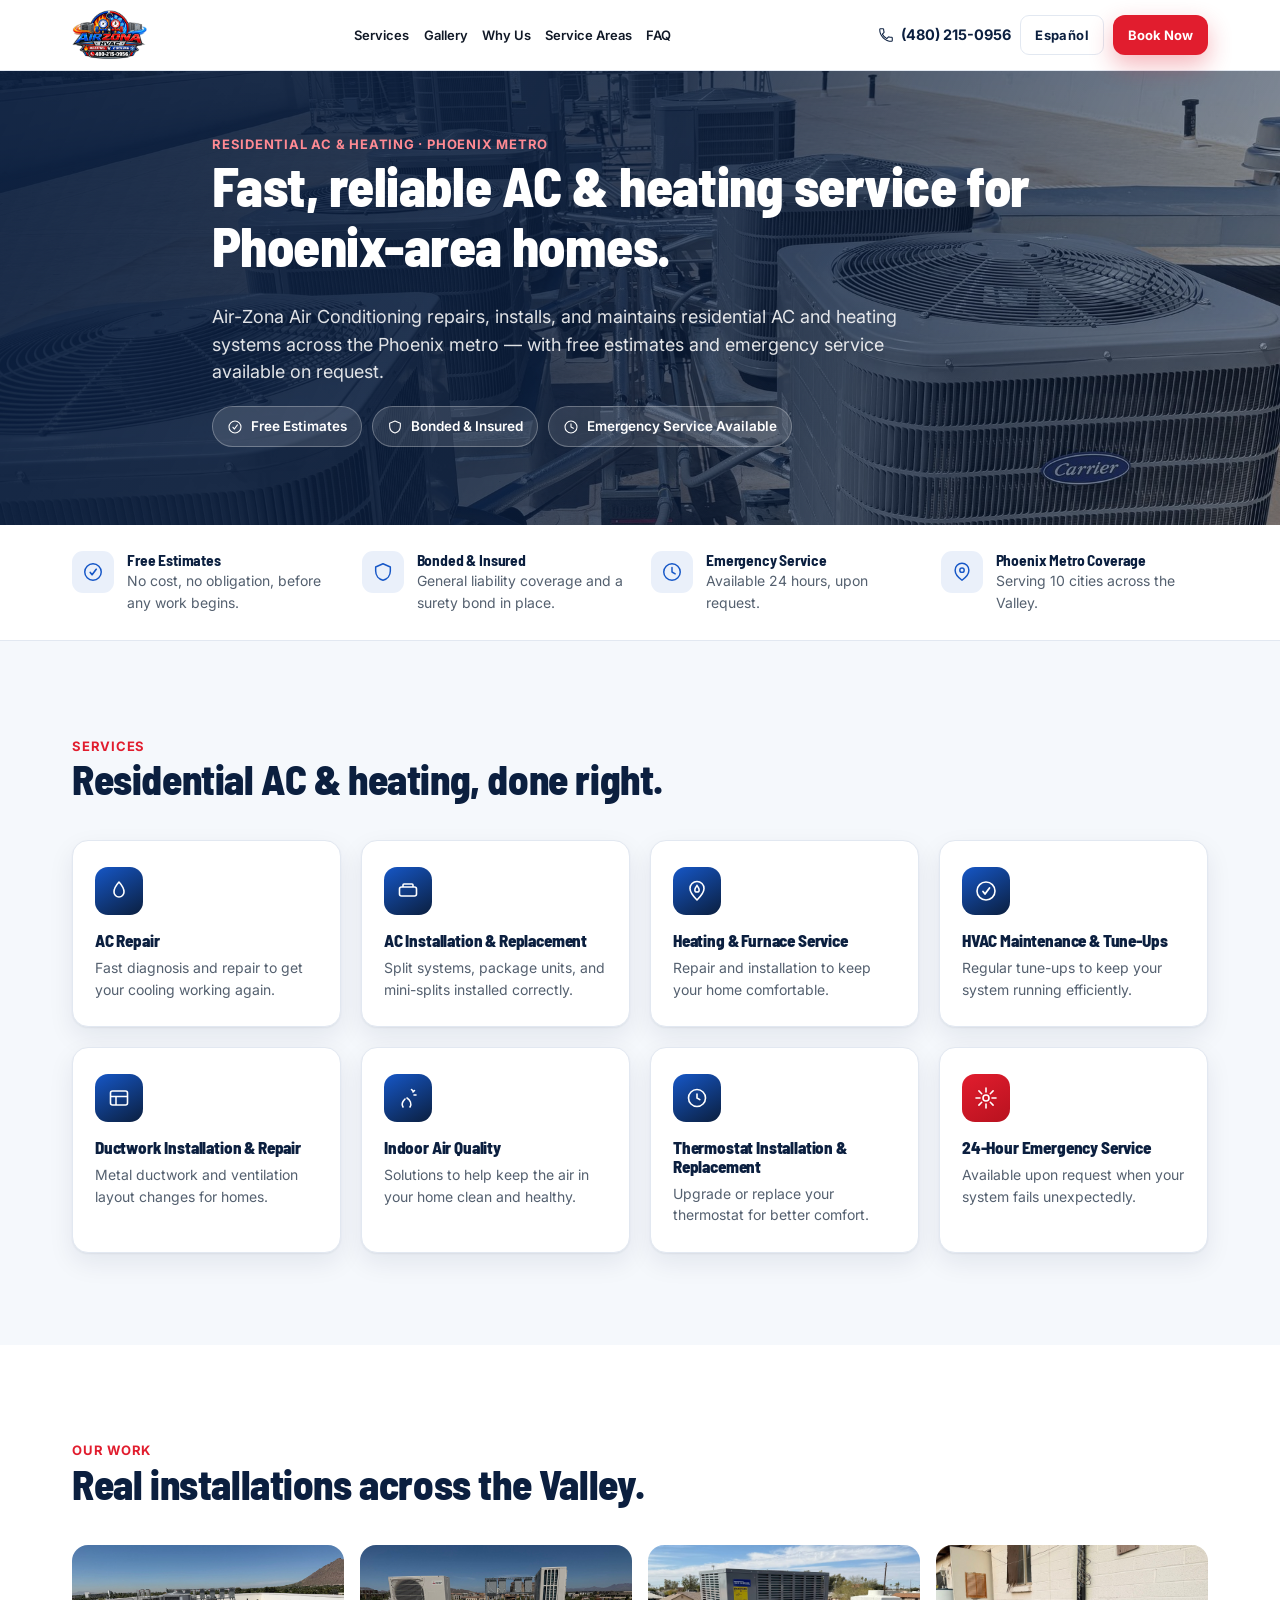
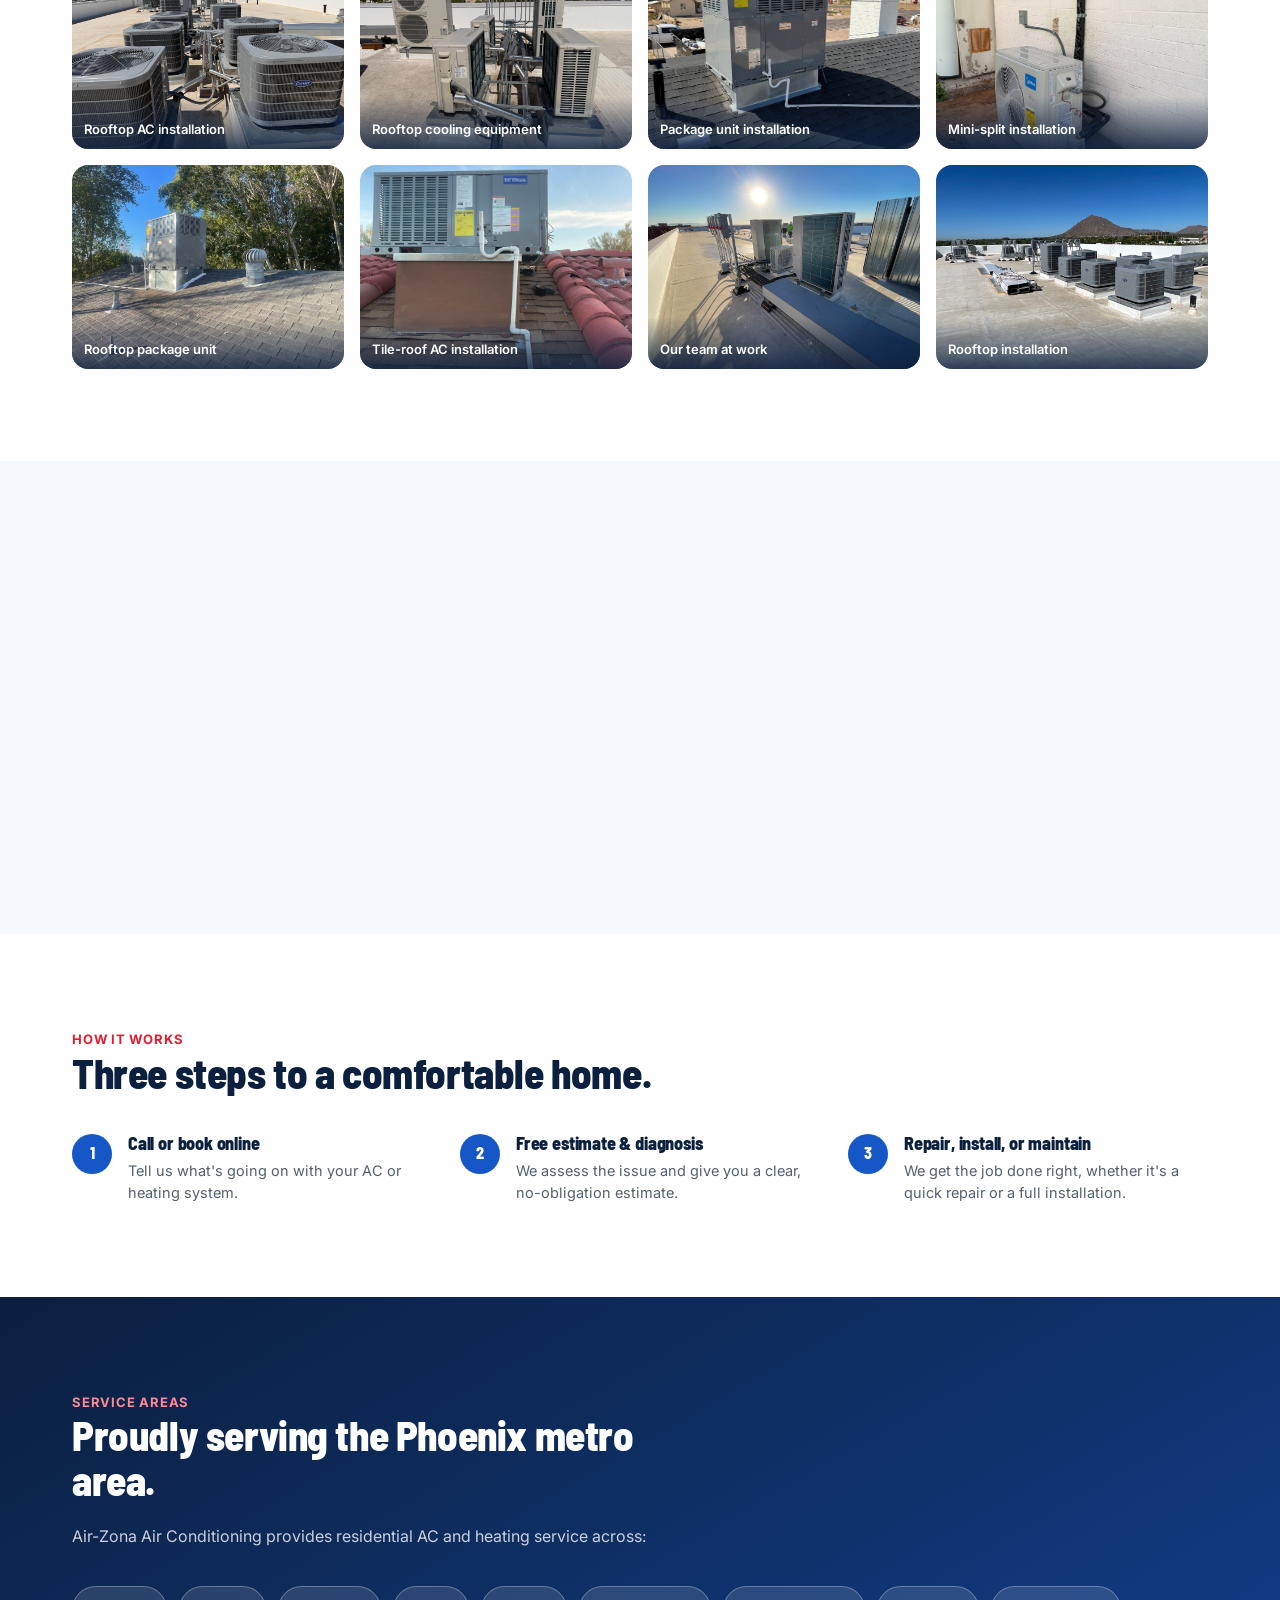
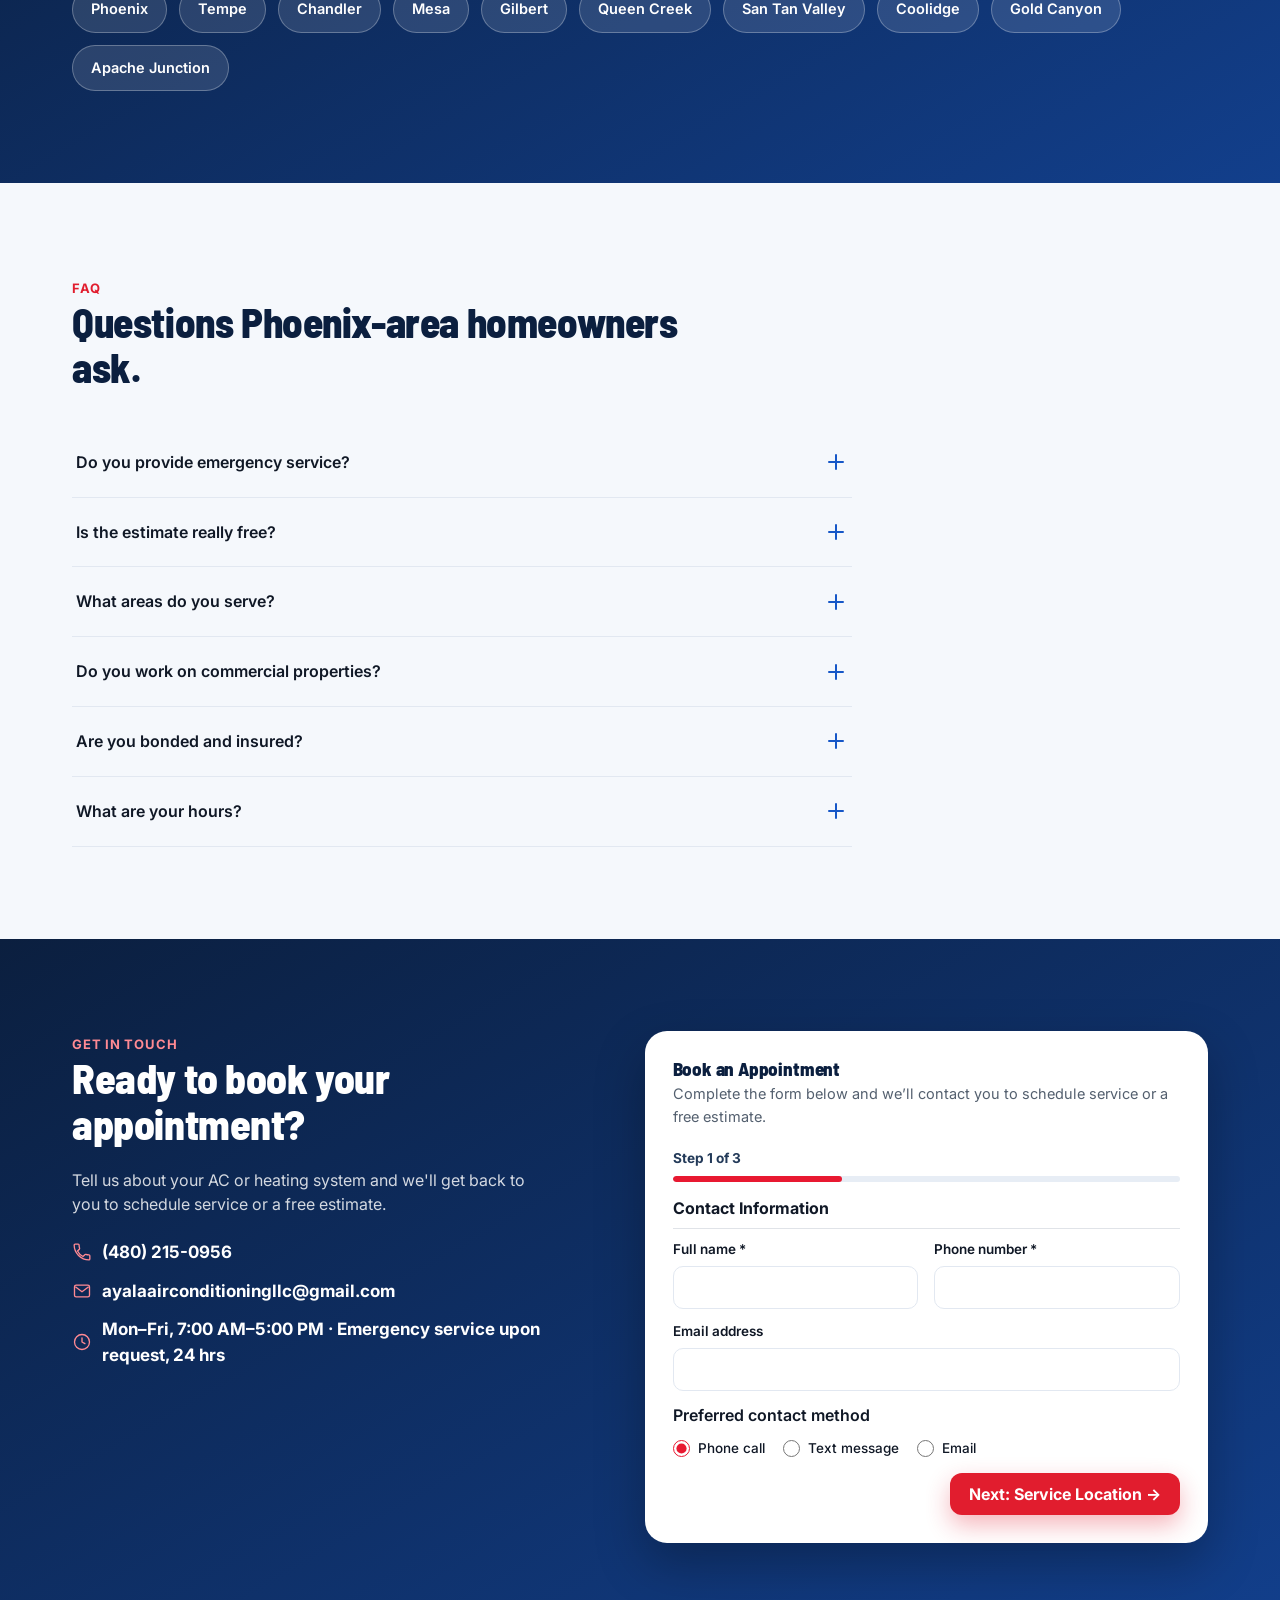
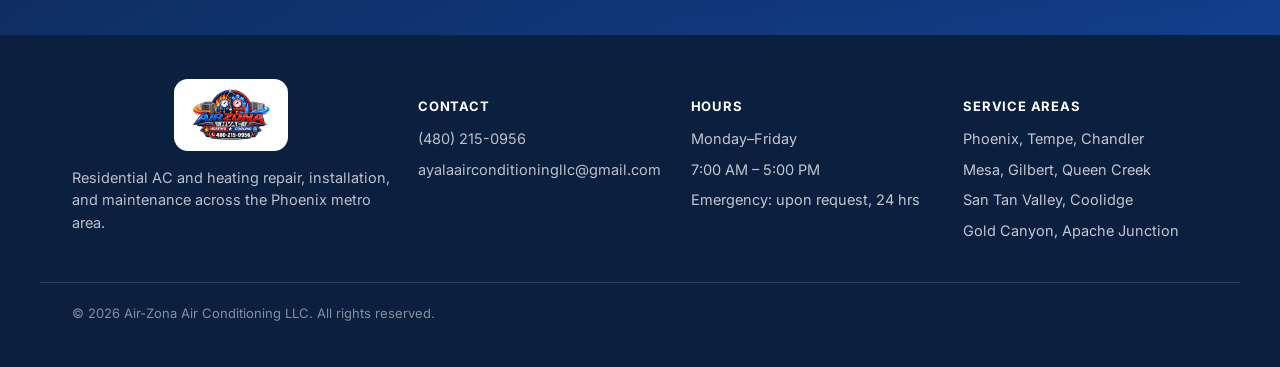
==== index.html @ c64a47ab "updated index.html" ====
<!doctype html>
<html lang="en">
  <head>
    <meta charset="UTF-8" />
    <meta name="viewport" content="width=device-width, initial-scale=1" />
    <title>
      Air-Zona Air Conditioning LLC | Residential AC &amp; Heating in Phoenix,
      AZ
    </title>
    <meta
      name="description"
      content="Air-Zona Air Conditioning LLC provides residential AC repair, installation, heating, and maintenance across Phoenix, Tempe, Chandler, Mesa, Gilbert and the East Valley. Free estimates, bonded &amp; insured, emergency service available."
    />
    <meta name="robots" content="noindex, nofollow" />
    <link rel="canonical" href="index.html" />
    <link rel="alternate" hreflang="en" href="index.html" />
    <link rel="alternate" hreflang="es" href="index-es.html" />
    <link rel="alternate" hreflang="x-default" href="index.html" />
    <meta property="og:type" content="website" />
    <meta property="og:locale" content="en_US" />
    <meta property="og:locale:alternate" content="es_US" />
    <meta
      property="og:title"
      content="Air-Zona Air Conditioning LLC | Residential AC &amp; Heating in Phoenix, AZ"
    />
    <meta
      property="og:description"
      content="Air-Zona Air Conditioning LLC provides residential AC repair, installation, heating, and maintenance across Phoenix, Tempe, Chandler, Mesa, Gilbert and the East Valley. Free estimates, bonded &amp; insured, emergency service available."
    />
    <link rel="icon" href="favicon.ico" />
    <link rel="preconnect" href="https://fonts.googleapis.com" />
    <link rel="preconnect" href="https://fonts.gstatic.com" crossorigin />
    <link
      href="https://fonts.googleapis.com/css2?family=Inter:wght@400;500;600;700&family=Barlow+Semi+Condensed:wght@600;700;800&display=swap"
      rel="stylesheet"
    />
    <link rel="stylesheet" href="motion.css" />
    <link rel="stylesheet" href="style.css" />
    <link rel="stylesheet" href="service-request.css" />
    <link rel="stylesheet" href="header-refinement.css" />
  </head>
  <body>
    <a class="skip-link" href="#main">Skip to content</a>

    <header class="mk-header">
      <div class="container header-inner">
        <a class="brand" href="#top">
          <img src="assets/logo.png" alt="Air-Zona Air Conditioning LLC" />
        </a>
        <nav class="nav-links" aria-label="Primary">
          <a href="#services">Services</a>
          <a href="#gallery">Gallery</a>
          <a href="#why">Why Us</a>
          <a href="#areas">Service Areas</a>
          <a href="#faq">FAQ</a>
        </nav>
        <div class="header-actions">
          <a class="header-phone" href="tel:+14802150956">
            <svg
              width="16"
              height="16"
              viewBox="0 0 24 24"
              fill="none"
              aria-hidden="true"
            >
              <path
                d="M6.6 10.8c1.4 2.8 3.8 5.1 6.6 6.6l2.2-2.2c.3-.3.7-.4 1.1-.3 1.2.4 2.5.6 3.8.6.6 0 1.1.5 1.1 1.1v3.7c0 .6-.5 1.1-1.1 1.1C10.7 21.4 2.6 13.3 2.6 3.7c0-.6.5-1.1 1.1-1.1h3.7c.6 0 1.1.5 1.1 1.1 0 1.3.2 2.6.6 3.8.1.4 0 .8-.3 1.1L6.6 10.8Z"
                stroke="currentColor"
                stroke-width="1.6"
                stroke-linejoin="round"
              />
            </svg>
            (480) 215-0956
          </a>
          <a
            class="lang-toggle"
            href="index-es.html"
            hreflang="es"
            lang="es"
            data-lang-link
            data-lang-href="index-es.html"
            >Español</a
          >
          <details class="mobile-nav" id="mobile-nav">
            <summary
              class="nav-toggle"
              aria-controls="mobile-nav-panel"
              aria-label="Open menu"
            >
              <svg
                class="icon-open"
                viewBox="0 0 24 24"
                fill="none"
                aria-hidden="true"
              >
                <path
                  d="M4 7h16M4 12h16M4 17h16"
                  stroke="currentColor"
                  stroke-width="1.8"
                  stroke-linecap="round"
                />
              </svg>
              <svg
                class="icon-close"
                viewBox="0 0 24 24"
                fill="none"
                aria-hidden="true"
              >
                <path
                  d="M5 5l14 14M19 5 5 19"
                  stroke="currentColor"
                  stroke-width="1.8"
                  stroke-linecap="round"
                />
              </svg>
            </summary>
            <div class="mobile-nav-panel" id="mobile-nav-panel">
              <nav class="mobile-nav-links" aria-label="Mobile">
                <a href="#services">Services</a>
                <a href="#gallery">Gallery</a>
                <a href="#why">Why Us</a>
                <a href="#areas">Service Areas</a>
                <a href="#faq">FAQ</a>
              </nav>
              <div class="mobile-nav-actions">
                <a class="btn btn-outline btn-block" href="tel:+14802150956">
                  <span>Call (480) 215-0956</span>
                </a>
                <a class="btn btn-primary btn-block" href="#quote">
                  <span>Book an Appointment</span>
                </a>
              </div>
              <div class="mobile-lang-row">
                <a
                  class="lang-toggle"
                  href="index-es.html"
                  hreflang="es"
                  lang="es"
                  data-lang-link
                  data-lang-href="index-es.html"
                  >Español</a
                >
              </div>
            </div>
          </details>
          <a
            class="btn btn-primary az-header-book"
            href="#quote"
            aria-label="Book an appointment"
          >
            <span>Book Now</span>
          </a>
        </div>
      </div>
    </header>

    <main id="main">
      <section class="hero" id="top">
        <div class="container hero-inner mk-reveal">
          <span class="eyebrow"
            >Residential AC &amp; Heating · Phoenix Metro</span
          >
          <h1>
            Fast, reliable AC &amp; heating service for Phoenix-area homes.
          </h1>
          <p class="hero-lede">
            Air-Zona Air Conditioning repairs, installs, and maintains
            residential AC and heating systems across the Phoenix metro — with
            free estimates and emergency service available on request.
          </p>
          <div class="hero-badges">
            <span class="badge">
              <svg viewBox="0 0 24 24" fill="none">
                <path
                  d="M9 12.5 11 15l4.5-6"
                  stroke="currentColor"
                  stroke-width="1.8"
                  stroke-linecap="round"
                  stroke-linejoin="round"
                />
                <circle
                  cx="12"
                  cy="12"
                  r="9"
                  stroke="currentColor"
                  stroke-width="1.6"
                />
              </svg>
              <span>Free Estimates</span>
            </span>
            <span class="badge">
              <svg viewBox="0 0 24 24" fill="none">
                <path
                  d="M12 3 4 6.5V11c0 5 3.4 8.9 8 10 4.6-1.1 8-5 8-10V6.5L12 3Z"
                  stroke="currentColor"
                  stroke-width="1.6"
                  stroke-linejoin="round"
                />
              </svg>
              <span>Bonded &amp; Insured</span>
            </span>
            <span class="badge">
              <svg viewBox="0 0 24 24" fill="none">
                <path
                  d="M12 7v5l3.5 2M21 12a9 9 0 1 1-18 0 9 9 0 0 1 18 0Z"
                  stroke="currentColor"
                  stroke-width="1.6"
                  stroke-linecap="round"
                  stroke-linejoin="round"
                />
              </svg>
              <span>Emergency Service Available</span>
            </span>
          </div>
          <!-- <div class="hero-ctas">
            <a class="btn btn-primary" href="#quote"
              ><span>Book an Appointment</span></a
            >
            <a class="btn btn-outline-light" href="tel:+14802150956"
              ><span>Call (480) 215-0956</span></a
            >
          </div> -->
        </div>
      </section>

      <div class="facts-bar">
        <div class="container facts-grid mk-stagger">
          <div class="fact-item">
            <span class="fact-icon"
              ><svg viewBox="0 0 24 24" fill="none">
                <path
                  d="M9 12.5 11 15l4.5-6"
                  stroke="currentColor"
                  stroke-width="1.8"
                  stroke-linecap="round"
                  stroke-linejoin="round"
                />
                <circle
                  cx="12"
                  cy="12"
                  r="9"
                  stroke="currentColor"
                  stroke-width="1.6"
                /></svg
            ></span>
            <div>
              <h3>Free Estimates</h3>
              <p>No cost, no obligation, before any work begins.</p>
            </div>
          </div>
          <div class="fact-item">
            <span class="fact-icon"
              ><svg viewBox="0 0 24 24" fill="none">
                <path
                  d="M12 3 4 6.5V11c0 5 3.4 8.9 8 10 4.6-1.1 8-5 8-10V6.5L12 3Z"
                  stroke="currentColor"
                  stroke-width="1.6"
                  stroke-linejoin="round"
                /></svg
            ></span>
            <div>
              <h3>Bonded &amp; Insured</h3>
              <p>General liability coverage and a surety bond in place.</p>
            </div>
          </div>
          <div class="fact-item">
            <span class="fact-icon"
              ><svg viewBox="0 0 24 24" fill="none">
                <path
                  d="M12 7v5l3.5 2M21 12a9 9 0 1 1-18 0 9 9 0 0 1 18 0Z"
                  stroke="currentColor"
                  stroke-width="1.6"
                  stroke-linecap="round"
                  stroke-linejoin="round"
                /></svg
            ></span>
            <div>
              <h3>Emergency Service</h3>
              <p>Available 24 hours, upon request.</p>
            </div>
          </div>
          <div class="fact-item">
            <span class="fact-icon"
              ><svg viewBox="0 0 24 24" fill="none">
                <path
                  d="M12 21s-7.5-5.6-7.5-11A7.5 7.5 0 0 1 12 2.5 7.5 7.5 0 0 1 19.5 10c0 5.4-7.5 11-7.5 11Z"
                  stroke="currentColor"
                  stroke-width="1.6"
                  stroke-linejoin="round"
                />
                <circle
                  cx="12"
                  cy="10"
                  r="2.4"
                  stroke="currentColor"
                  stroke-width="1.6"
                /></svg
            ></span>
            <div>
              <h3>Phoenix Metro Coverage</h3>
              <p>Serving 10 cities across the Valley.</p>
            </div>
          </div>
        </div>
      </div>

      <section id="services">
        <div class="container">
          <div class="section-head mk-reveal">
            <span class="eyebrow">Services</span>
            <h2>Residential AC &amp; heating, done right.</h2>
          </div>
          <div class="services-grid mk-stagger">
            <div class="service-card mk-lift">
              <span class="service-icon"
                ><svg viewBox="0 0 24 24" fill="none">
                  <path
                    d="M12 3s5 5.5 5 10a5 5 0 1 1-10 0c0-4.5 5-10 5-10Z"
                    stroke="currentColor"
                    stroke-width="1.6"
                    stroke-linejoin="round"
                  /></svg
              ></span>
              <h3>AC Repair</h3>
              <p>
                Fast diagnosis and repair to get your cooling working again.
              </p>
            </div>
            <div class="service-card mk-lift">
              <span class="service-icon"
                ><svg viewBox="0 0 24 24" fill="none">
                  <rect
                    x="3.5"
                    y="8"
                    width="17"
                    height="9"
                    rx="2"
                    stroke="currentColor"
                    stroke-width="1.6"
                  />
                  <path
                    d="M7 8V6a1 1 0 0 1 1-1h8a1 1 0 0 1 1 1v2"
                    stroke="currentColor"
                    stroke-width="1.6"
                  /></svg
              ></span>
              <h3>AC Installation &amp; Replacement</h3>
              <p>
                Split systems, package units, and mini-splits installed
                correctly.
              </p>
            </div>
            <div class="service-card mk-lift">
              <span class="service-icon"
                ><svg viewBox="0 0 24 24" fill="none">
                  <path
                    d="M12 21c4-4 7-7.4 7-11.5A7 7 0 0 0 5 9.5C5 13.6 8 17 12 21Z"
                    stroke="currentColor"
                    stroke-width="1.6"
                    stroke-linejoin="round"
                  />
                  <path
                    d="M12 6.5c1.2 1.6 2.2 3 2.2 4.4a2.2 2.2 0 1 1-4.4 0c0-1.4 1-2.8 2.2-4.4Z"
                    stroke="currentColor"
                    stroke-width="1.5"
                  /></svg
              ></span>
              <h3>Heating &amp; Furnace Service</h3>
              <p>Repair and installation to keep your home comfortable.</p>
            </div>
            <div class="service-card mk-lift">
              <span class="service-icon"
                ><svg viewBox="0 0 24 24" fill="none">
                  <path
                    d="M9 12.5 11 15l4.5-6"
                    stroke="currentColor"
                    stroke-width="1.8"
                    stroke-linecap="round"
                    stroke-linejoin="round"
                  />
                  <circle
                    cx="12"
                    cy="12"
                    r="9"
                    stroke="currentColor"
                    stroke-width="1.6"
                  /></svg
              ></span>
              <h3>HVAC Maintenance &amp; Tune-Ups</h3>
              <p>Regular tune-ups to keep your system running efficiently.</p>
            </div>
            <div class="service-card mk-lift">
              <span class="service-icon"
                ><svg viewBox="0 0 24 24" fill="none">
                  <rect
                    x="3.5"
                    y="5"
                    width="17"
                    height="14"
                    rx="2"
                    stroke="currentColor"
                    stroke-width="1.6"
                  />
                  <path
                    d="M3.5 10.5h17M9 10.5V19"
                    stroke="currentColor"
                    stroke-width="1.5"
                  /></svg
              ></span>
              <h3>Ductwork Installation &amp; Repair</h3>
              <p>Metal ductwork and ventilation layout changes for homes.</p>
            </div>
            <div class="service-card mk-lift">
              <span class="service-icon"
                ><svg viewBox="0 0 24 24" fill="none">
                  <path
                    d="M7 21c-2-3 0-6 2-8M14 21c2-3.5 0-7-3-9M17 6l1.5-1.5M18 9h2M15.5 3.5 17 5"
                    stroke="currentColor"
                    stroke-width="1.6"
                    stroke-linecap="round"
                    stroke-linejoin="round"
                  /></svg
              ></span>
              <h3>Indoor Air Quality</h3>
              <p>
                Solutions to help keep the air in your home clean and healthy.
              </p>
            </div>
            <div class="service-card mk-lift">
              <span class="service-icon"
                ><svg viewBox="0 0 24 24" fill="none">
                  <circle
                    cx="12"
                    cy="12"
                    r="8.5"
                    stroke="currentColor"
                    stroke-width="1.6"
                  />
                  <path
                    d="M12 8v4l2.8 1.6"
                    stroke="currentColor"
                    stroke-width="1.6"
                    stroke-linecap="round"
                  /></svg
              ></span>
              <h3>Thermostat Installation &amp; Replacement</h3>
              <p>Upgrade or replace your thermostat for better comfort.</p>
            </div>
            <div class="service-card mk-lift">
              <span class="service-icon is-emergency"
                ><svg viewBox="0 0 24 24" fill="none">
                  <path
                    d="M12 2v4M12 18v4M4.9 4.9l2.8 2.8M16.3 16.3l2.8 2.8M2 12h4M18 12h4M4.9 19.1l2.8-2.8M16.3 7.7l2.8-2.8"
                    stroke="currentColor"
                    stroke-width="1.6"
                    stroke-linecap="round"
                  />
                  <circle
                    cx="12"
                    cy="12"
                    r="3"
                    stroke="currentColor"
                    stroke-width="1.6"
                  /></svg
              ></span>
              <h3>24-Hour Emergency Service</h3>
              <p>Available upon request when your system fails unexpectedly.</p>
            </div>
          </div>
        </div>
      </section>

      <section class="gallery" id="gallery">
        <div class="container">
          <div class="section-head mk-reveal">
            <span class="eyebrow">Our Work</span>
            <h2>Real installations across the Valley.</h2>
          </div>
          <div class="gallery-grid mk-stagger">
            <button
              type="button"
              class="gallery-item mk-lift"
              data-lightbox-trigger
            >
              <img
                src="assets/commercial-rooftop-carrier-condensers.jpg"
                alt="Rooftop AC condenser installation"
                loading="lazy"
              /><span class="gallery-caption">Rooftop AC installation</span>
            </button>
            <button
              type="button"
              class="gallery-item mk-lift"
              data-lightbox-trigger
            >
              <img
                src="assets/commercial-rooftop-mitsubishi-condensers.jpg"
                alt="Rooftop cooling equipment installation"
                loading="lazy"
              /><span class="gallery-caption">Rooftop cooling equipment</span>
            </button>
            <button
              type="button"
              class="gallery-item mk-lift"
              data-lightbox-trigger
            >
              <img
                src="assets/residential-rooftop-package-unit-shingle.jpg"
                alt="Residential package unit installation"
                loading="lazy"
              /><span class="gallery-caption">Package unit installation</span>
            </button>
            <button
              type="button"
              class="gallery-item mk-lift"
              data-lightbox-trigger
            >
              <img
                src="assets/residential-minisplit-wall-unit.jpg"
                alt="Mini-split condenser installation"
                loading="lazy"
              /><span class="gallery-caption">Mini-split installation</span>
            </button>
            <button
              type="button"
              class="gallery-item mk-lift"
              data-lightbox-trigger
            >
              <img
                src="assets/residential-rooftop-package-unit-trees.jpg"
                alt="Rooftop package unit"
                loading="lazy"
              /><span class="gallery-caption">Rooftop package unit</span>
            </button>
            <button
              type="button"
              class="gallery-item mk-lift"
              data-lightbox-trigger
            >
              <img
                src="assets/residential-tile-roof-package-unit.jpg"
                alt="AC installation on tile roof"
                loading="lazy"
              /><span class="gallery-caption">Tile-roof AC installation</span>
            </button>
            <button
              type="button"
              class="gallery-item mk-lift"
              data-lightbox-trigger
            >
              <img
                src="assets/commercial-rooftop-install-technician.jpg"
                alt="Air-Zona technician on a rooftop installation"
                loading="lazy"
              /><span class="gallery-caption">Our team at work</span>
            </button>
            <button
              type="button"
              class="gallery-item mk-lift"
              data-lightbox-trigger
            >
              <img
                src="assets/commercial-rooftop-mountain-view.jpg"
                alt="Rooftop AC installation with mountain view"
                loading="lazy"
              /><span class="gallery-caption">Rooftop installation</span>
            </button>
          </div>
        </div>
      </section>

      <section class="why" id="why">
        <div class="container">
          <div class="section-head mk-reveal">
            <span class="eyebrow">Why Air-Zona</span>
            <h2>A local team you can count on.</h2>
          </div>
          <div class="why-grid mk-stagger">
            <div class="why-card mk-lift">
              <span class="num">01</span>
              <h3>Bonded &amp; Insured</h3>
              <p>
                Work with confidence knowing we carry general liability coverage
                and a surety bond.
              </p>
            </div>
            <div class="why-card mk-lift">
              <span class="num">02</span>
              <h3>Free Estimates</h3>
              <p>Know the cost before you commit to any work.</p>
            </div>
            <div class="why-card mk-lift">
              <span class="num">03</span>
              <h3>Emergency Service Available</h3>
              <p>
                Available on request, 24 hours, when your AC or heating fails
                unexpectedly.
              </p>
            </div>
            <div class="why-card mk-lift">
              <span class="num">04</span>
              <h3>Wide Service Area</h3>
              <p>From Phoenix to Apache Junction, we cover the Valley.</p>
            </div>
          </div>
        </div>
      </section>

      <section class="process" id="how-it-works">
        <div class="container">
          <div class="section-head mk-reveal">
            <span class="eyebrow">How It Works</span>
            <h2>Three steps to a comfortable home.</h2>
          </div>
          <div class="process-grid mk-stagger">
            <div class="process-step">
              <span class="step-num">1</span>
              <h3>Call or book online</h3>
              <p>Tell us what's going on with your AC or heating system.</p>
            </div>
            <div class="process-step">
              <span class="step-num">2</span>
              <h3>Free estimate &amp; diagnosis</h3>
              <p>
                We assess the issue and give you a clear, no-obligation
                estimate.
              </p>
            </div>
            <div class="process-step">
              <span class="step-num">3</span>
              <h3>Repair, install, or maintain</h3>
              <p>
                We get the job done right, whether it's a quick repair or a full
                installation.
              </p>
            </div>
          </div>
        </div>
      </section>

      <section class="areas" id="areas">
        <div class="container">
          <div class="section-head mk-reveal">
            <span class="eyebrow eyebrow-on-dark">Service Areas</span>
            <h2>Proudly serving the Phoenix metro area.</h2>
            <p>
              Air-Zona Air Conditioning provides residential AC and heating
              service across:
            </p>
          </div>
          <div class="areas-list mk-stagger">
            <span class="area-chip">Phoenix</span>
            <span class="area-chip">Tempe</span>
            <span class="area-chip">Chandler</span>
            <span class="area-chip">Mesa</span>
            <span class="area-chip">Gilbert</span>
            <span class="area-chip">Queen Creek</span>
            <span class="area-chip">San Tan Valley</span>
            <span class="area-chip">Coolidge</span>
            <span class="area-chip">Gold Canyon</span>
            <span class="area-chip">Apache Junction</span>
          </div>
        </div>
      </section>

      <section class="faq" id="faq">
        <div class="container">
          <div class="section-head mk-reveal">
            <span class="eyebrow">FAQ</span>
            <h2>Questions Phoenix-area homeowners ask.</h2>
          </div>
          <div class="faq-list mk-reveal">
            <details class="faq-item">
              <summary>
                <span>Do you provide emergency service?</span
                ><span class="icon"
                  ><svg viewBox="0 0 24 24" fill="none">
                    <path
                      d="M12 5v14M5 12h14"
                      stroke="currentColor"
                      stroke-width="2"
                      stroke-linecap="round"
                    /></svg
                ></span>
              </summary>
              <p>
                Yes, emergency service is available upon request, 24 hours a
                day.
              </p>
            </details>
            <details class="faq-item">
              <summary>
                <span>Is the estimate really free?</span
                ><span class="icon"
                  ><svg viewBox="0 0 24 24" fill="none">
                    <path
                      d="M12 5v14M5 12h14"
                      stroke="currentColor"
                      stroke-width="2"
                      stroke-linecap="round"
                    /></svg
                ></span>
              </summary>
              <p>
                Yes. There's no cost or obligation to get an estimate for your
                home.
              </p>
            </details>
            <details class="faq-item">
              <summary>
                <span>What areas do you serve?</span
                ><span class="icon"
                  ><svg viewBox="0 0 24 24" fill="none">
                    <path
                      d="M12 5v14M5 12h14"
                      stroke="currentColor"
                      stroke-width="2"
                      stroke-linecap="round"
                    /></svg
                ></span>
              </summary>
              <p>
                We serve Phoenix, Tempe, Chandler, Mesa, Gilbert, Queen Creek,
                San Tan Valley, Coolidge, Gold Canyon, and Apache Junction.
              </p>
            </details>
            <details class="faq-item">
              <summary>
                <span>Do you work on commercial properties?</span
                ><span class="icon"
                  ><svg viewBox="0 0 24 24" fill="none">
                    <path
                      d="M12 5v14M5 12h14"
                      stroke="currentColor"
                      stroke-width="2"
                      stroke-linecap="round"
                    /></svg
                ></span>
              </summary>
              <p>We currently focus on residential AC and heating systems.</p>
            </details>
            <details class="faq-item">
              <summary>
                <span>Are you bonded and insured?</span
                ><span class="icon"
                  ><svg viewBox="0 0 24 24" fill="none">
                    <path
                      d="M12 5v14M5 12h14"
                      stroke="currentColor"
                      stroke-width="2"
                      stroke-linecap="round"
                    /></svg
                ></span>
              </summary>
              <p>
                Yes, we carry general liability insurance and a surety bond.
              </p>
            </details>
            <details class="faq-item">
              <summary>
                <span>What are your hours?</span
                ><span class="icon"
                  ><svg viewBox="0 0 24 24" fill="none">
                    <path
                      d="M12 5v14M5 12h14"
                      stroke="currentColor"
                      stroke-width="2"
                      stroke-linecap="round"
                    /></svg
                ></span>
              </summary>
              <p>
                Monday through Friday, 7:00 AM to 5:00 PM, with emergency
                service available upon request, 24 hours.
              </p>
            </details>
          </div>
        </div>
      </section>

      <section class="closing" id="quote">
        <div class="container closing-grid">
          <div class="closing-copy mk-reveal">
            <span class="eyebrow eyebrow-on-dark">Get In Touch</span>
            <h2>Ready to book your appointment?</h2>
            <p>
              Tell us about your AC or heating system and we'll get back to you
              to schedule service or a free estimate.
            </p>
            <div class="closing-contact">
              <a href="tel:+14802150956">
                <svg viewBox="0 0 24 24" fill="none">
                  <path
                    d="M6.6 10.8c1.4 2.8 3.8 5.1 6.6 6.6l2.2-2.2c.3-.3.7-.4 1.1-.3 1.2.4 2.5.6 3.8.6.6 0 1.1.5 1.1 1.1v3.7c0 .6-.5 1.1-1.1 1.1C10.7 21.4 2.6 13.3 2.6 3.7c0-.6.5-1.1 1.1-1.1h3.7c.6 0 1.1.5 1.1 1.1 0 1.3.2 2.6.6 3.8.1.4 0 .8-.3 1.1L6.6 10.8Z"
                    stroke="currentColor"
                    stroke-width="1.6"
                    stroke-linejoin="round"
                  />
                </svg>
                (480) 215-0956
              </a>
              <a href="mailto:ayalaairconditioningllc@gmail.com">
                <svg viewBox="0 0 24 24" fill="none">
                  <rect
                    x="3"
                    y="5"
                    width="18"
                    height="14"
                    rx="2"
                    stroke="currentColor"
                    stroke-width="1.6"
                  />
                  <path
                    d="m4 7 8 6 8-6"
                    stroke="currentColor"
                    stroke-width="1.6"
                    stroke-linejoin="round"
                  />
                </svg>
                ayalaairconditioningllc@gmail.com
              </a>
              <span>
                <svg viewBox="0 0 24 24" fill="none" aria-hidden="true">
                  <path
                    d="M12 7v5l3.5 2M21 12a9 9 0 1 1-18 0 9 9 0 0 1 18 0Z"
                    stroke="currentColor"
                    stroke-width="1.6"
                    stroke-linecap="round"
                    stroke-linejoin="round"
                  />
                </svg>
                <span
                  >Mon–Fri, 7:00 AM–5:00 PM · Emergency service upon request, 24
                  hrs</span
                >
              </span>
            </div>
          </div>
          <div class="quote-card mk-reveal">
            <h3>Book an Appointment</h3>
            <p>
              Complete the form below and we’ll contact you to schedule service
              or a free estimate.
            </p>
            <form
              id="airzona-contact-form"
              novalidate
              action="https://api.web3forms.com/submit"
              method="POST"
            >
              <input
                type="hidden"
                name="access_key"
                value="d2b60d08-87a3-4c4a-ab81-ee1c70e3710a"
              />
              <input
                type="hidden"
                name="subject"
                value="New Air-Zona HVAC Service Request"
              />
              <input type="hidden" name="from_name" value="Air-Zona Website" />
              <input
                type="checkbox"
                name="botcheck"
                tabindex="-1"
                autocomplete="off"
                class="az-honeypot"
                aria-hidden="true"
              />

              <div class="az-wizard-progress" aria-label="Form progress">
                <span id="az-step-counter">Step 1 of 3</span>
                <div class="az-progress-track">
                  <div id="az-progress-fill" class="az-progress-fill"></div>
                </div>
              </div>
              <section
                class="az-wizard-step"
                data-step="0"
                aria-label="Contact Information"
              >
                <h4 class="az-form-heading">Contact Information</h4>
                <div class="form-grid-2 form-row">
                  <div>
                    <label for="name"
                      >Full name <span aria-hidden="true">*</span></label
                    ><input
                      id="name"
                      name="Name"
                      type="text"
                      autocomplete="name"
                      required
                    />
                  </div>
                  <div>
                    <label for="phone"
                      >Phone number <span aria-hidden="true">*</span></label
                    ><input
                      id="phone"
                      name="Phone"
                      type="tel"
                      autocomplete="tel"
                      required
                    />
                  </div>
                </div>
                <div class="form-row">
                  <label for="email">Email address</label
                  ><input
                    id="email"
                    name="Email"
                    type="email"
                    autocomplete="email"
                  />
                </div>
                <fieldset class="az-form-fieldset form-row">
                  <legend>Preferred contact method</legend>
                  <div class="az-radio-options">
                    <label
                      ><input
                        type="radio"
                        name="Preferred contact method"
                        value="Phone call"
                        checked
                      />
                      Phone call</label
                    >
                    <label
                      ><input
                        type="radio"
                        name="Preferred contact method"
                        value="Text message"
                      />
                      Text message</label
                    >
                    <label
                      ><input
                        type="radio"
                        name="Preferred contact method"
                        value="Email"
                      />
                      Email</label
                    >
                  </div>
                </fieldset>

                <div class="az-wizard-actions">
                  <button type="button" class="btn btn-primary az-next">
                    Next: Service Location →
                  </button>
                </div>
              </section>
              <section
                class="az-wizard-step"
                data-step="1"
                aria-label="Service Location"
                hidden
              >
                <h4 class="az-form-heading">Service Location</h4>
                <div class="form-row az-address-wrapper">
                  <label for="street"
                    >Street address <span aria-hidden="true">*</span></label
                  ><input
                    id="street"
                    name="Street address"
                    type="text"
                    autocomplete="off"
                    placeholder="Start typing your street address"
                    aria-autocomplete="list"
                    aria-controls="az-address-suggestions"
                    aria-expanded="false"
                    required
                  />
                  <div
                    id="az-address-suggestions"
                    class="az-address-suggestions"
                    role="listbox"
                    hidden
                  ></div>
                  <p class="az-address-help" id="az-address-help">
                    Select a suggested address to fill in your city and ZIP, or
                    enter your address manually.
                  </p>
                </div>
                <div class="form-grid-2 form-row">
                  <div>
                    <label for="city"
                      >City <span aria-hidden="true">*</span></label
                    >
                    <input
                      id="city"
                      name="City"
                      type="text"
                      autocomplete="address-level2"
                      placeholder="Enter your city"
                      required
                    />
                  </div>
                  <div>
                    <label for="zip"
                      >ZIP code <span aria-hidden="true">*</span></label
                    ><input
                      id="zip"
                      name="ZIP code"
                      type="text"
                      inputmode="numeric"
                      autocomplete="postal-code"
                      pattern="[0-9]{5}"
                      maxlength="5"
                      placeholder="85001"
                      title="Enter a five-digit ZIP code"
                      required
                    />
                  </div>
                </div>
                <div class="az-wizard-actions">
                  <button type="button" class="btn az-back">← Back</button
                  ><button type="button" class="btn btn-primary az-next">
                    Next: Service Details →
                  </button>
                </div>
              </section>
              <section
                class="az-wizard-step"
                data-step="2"
                aria-label="Service Details"
                hidden
              >
                <h4 class="az-form-heading">Service Details</h4>
                <div class="form-row">
                  <label for="service"
                    >Service needed <span aria-hidden="true">*</span></label
                  >
                  <select id="service" name="Service needed" required>
                    <option value="" disabled selected>Select a service</option>
                    <option>AC Repair</option>
                    <option>AC Installation &amp; Replacement</option>
                    <option>Heating &amp; Furnace Service</option>
                    <option>HVAC Maintenance &amp; Tune-Up</option>
                    <option>Ductwork Installation &amp; Repair</option>
                    <option>Indoor Air Quality</option>
                    <option>Thermostat Installation &amp; Replacement</option>
                    <option>Emergency Service</option>
                    <option>Not sure yet</option>
                  </select>
                </div>
                <fieldset class="az-form-fieldset form-row">
                  <legend>
                    How soon do you need service?
                    <span aria-hidden="true">*</span>
                  </legend>
                  <div class="az-radio-options az-radio-options-stack">
                    <label
                      ><input
                        type="radio"
                        name="Service urgency"
                        value="Emergency — as soon as possible"
                        required
                      />
                      Emergency — as soon as possible</label
                    >
                    <label
                      ><input
                        type="radio"
                        name="Service urgency"
                        value="Within 1–2 days"
                        required
                      />
                      Within 1–2 days</label
                    >
                    <label
                      ><input
                        type="radio"
                        name="Service urgency"
                        value="Flexible / Routine maintenance"
                        required
                      />
                      Flexible / Routine maintenance</label
                    >
                  </div>
                </fieldset>
                <p id="az-emergency-notice" class="az-emergency-notice" hidden>
                  For urgent assistance, call
                  <a href="tel:+14802150956">(480) 215-0956</a>. Submitting this
                  form does not guarantee immediate service.
                </p>
                <div class="form-row">
                  <label for="message"
                    >Describe the problem
                    <span aria-hidden="true">*</span></label
                  ><textarea
                    id="message"
                    name="Problem description"
                    rows="4"
                    placeholder="For example: My AC is running but not cooling the house."
                    required
                  ></textarea>
                </div>
                <p class="az-form-disclaimer">
                  Submitting this request does not confirm an appointment.
                  Air-Zona will contact you to discuss availability and schedule
                  service.
                </p>
                <div class="az-wizard-actions az-final-actions">
                  <button type="button" class="btn az-back">← Back</button
                  ><button type="submit" class="btn btn-primary">
                    <span>Send Service Request</span>
                  </button>
                </div>
              </section>
              <p
                id="airzona-form-status"
                role="status"
                aria-live="polite"
                class="az-form-status"
                hidden
              ></p>
            </form>
          </div>
        </div>
      </section>
    </main>

    <footer>
      <div class="container footer-grid">
        <div class="footer-col">
          <div class="footer-brand">
            <img src="assets/logo.png" alt="Air-Zona Air Conditioning LLC" />
          </div>
          <p>
            Residential AC and heating repair, installation, and maintenance
            across the Phoenix metro area.
          </p>
        </div>
        <div class="footer-col">
          <h4>Contact</h4>
          <ul>
            <li><a href="tel:+14802150956">(480) 215-0956</a></li>
            <li>
              <a href="mailto:ayalaairconditioningllc@gmail.com"
                >ayalaairconditioningllc@gmail.com</a
              >
            </li>
          </ul>
        </div>
        <div class="footer-col">
          <h4>Hours</h4>
          <ul>
            <li>Monday–Friday</li>
            <li>7:00 AM – 5:00 PM</li>
            <li>Emergency: upon request, 24 hrs</li>
          </ul>
        </div>
        <div class="footer-col">
          <h4>Service Areas</h4>
          <ul>
            <li>Phoenix, Tempe, Chandler</li>
            <li>Mesa, Gilbert, Queen Creek</li>
            <li>San Tan Valley, Coolidge</li>
            <li>Gold Canyon, Apache Junction</li>
          </ul>
        </div>
      </div>
      <div class="container footer-bottom">
        &copy; <span id="year"></span> Air-Zona Air Conditioning LLC.
        <span>All rights reserved.</span>
      </div>
    </footer>

    <div class="mobile-cta">
      <a class="btn btn-primary btn-block" href="#quote"
        ><span>Book Now</span></a
      >
      <a class="btn btn-outline btn-block" href="tel:+14802150956"
        ><span>Call</span></a
      >
    </div>

    <div
      class="lightbox"
      id="lightbox"
      role="dialog"
      aria-modal="true"
      aria-label="Photo viewer"
      hidden
    >
      <div class="lightbox-backdrop" data-lightbox-close></div>
      <div class="lightbox-content">
        <button
          type="button"
          class="lightbox-close"
          data-lightbox-close
          aria-label="Close"
        >
          <svg viewBox="0 0 24 24" fill="none" aria-hidden="true">
            <path
              d="M5 5l14 14M19 5 5 19"
              stroke="currentColor"
              stroke-width="2"
              stroke-linecap="round"
            />
          </svg>
        </button>
        <img class="lightbox-image" id="lightbox-image" src="" alt="" />
        <p class="lightbox-caption" id="lightbox-caption"></p>
      </div>
    </div>

    <script type="application/ld+json">
      {
        "@context": "https://schema.org",
        "@type": "HVACBusiness",
        "name": "Air-Zona Air Conditioning LLC",
        "inLanguage": "en-US",
        "telephone": "+1-480-215-0956",
        "email": "ayalaairconditioningllc@gmail.com",
        "areaServed": [
          { "@type": "City", "name": "Phoenix, AZ" },
          { "@type": "City", "name": "Tempe, AZ" },
          { "@type": "City", "name": "Chandler, AZ" },
          { "@type": "City", "name": "Mesa, AZ" },
          { "@type": "City", "name": "Gilbert, AZ" },
          { "@type": "City", "name": "Queen Creek, AZ" },
          { "@type": "City", "name": "San Tan Valley, AZ" },
          { "@type": "City", "name": "Coolidge, AZ" },
          { "@type": "City", "name": "Gold Canyon, AZ" },
          { "@type": "City", "name": "Apache Junction, AZ" }
        ],
        "openingHoursSpecification": [
          {
            "@type": "OpeningHoursSpecification",
            "dayOfWeek": [
              "Monday",
              "Tuesday",
              "Wednesday",
              "Thursday",
              "Friday"
            ],
            "opens": "07:00",
            "closes": "17:00"
          }
        ]
      }
    </script>

    <script>
      (function () {
        const form = document.getElementById('airzona-contact-form');
        if (!form) return;
        const status = document.getElementById('airzona-form-status');
        const button = form.querySelector('button[type="submit"]');
        const label = button.querySelector('span');
        const emergencyNotice = document.getElementById('az-emergency-notice');
        const steps = Array.from(form.querySelectorAll('.az-wizard-step'));
        const counter = document.getElementById('az-step-counter');
        const progress = document.getElementById('az-progress-fill');
        let currentStep = 0;
        function showStep(index) {
          if (status && !status.hidden && !button.disabled && index !== 0) {
            status.hidden = true;
            status.textContent = '';
          }
          currentStep = index;
          steps.forEach((step, i) => {
            step.hidden = i !== index;
          });
          counter.textContent = 'Step ' + (index + 1) + ' of ' + steps.length;
          progress.style.width = ((index + 1) / steps.length) * 100 + '%';
        }
        function validateStep(index) {
          const fields = Array.from(
            steps[index].querySelectorAll('input, select, textarea'),
          );
          for (const field of fields) {
            if (field.disabled || field.type === 'hidden') continue;
            if (!field.checkValidity()) {
              field.reportValidity();
              field.focus();
              return false;
            }
          }
          return true;
        }
        form.querySelectorAll('.az-next').forEach((btn) =>
          btn.addEventListener('click', () => {
            if (validateStep(currentStep))
              showStep(Math.min(currentStep + 1, steps.length - 1));
          }),
        );
        form.querySelectorAll('.az-back').forEach((btn) =>
          btn.addEventListener('click', () => {
            showStep(Math.max(0, currentStep - 1));
          }),
        );
        showStep(0);

        function updateEmergencyNotice() {
          const selected = form.querySelector(
            'input[name="Service urgency"]:checked',
          );
          emergencyNotice.hidden = !(
            selected && selected.value.startsWith('Emergency')
          );
        }
        form
          .querySelectorAll('input[name="Service urgency"]')
          .forEach(function (radio) {
            radio.addEventListener('change', updateEmergencyNotice);
          });
        form.addEventListener('reset', function () {
          emergencyNotice.hidden = true;
          showStep(0);
        });
        form.addEventListener('submit', async function (event) {
          event.preventDefault();
          for (let i = 0; i < steps.length; i++) {
            if (!validateStep(i)) {
              showStep(i);
              validateStep(i);
              return;
            }
          }
          button.disabled = true;
          label.textContent = 'Sending...';
          status.hidden = false;
          status.style.color = 'inherit';
          status.textContent = 'Sending your request...';
          try {
            const response = await fetch(form.action, {
              method: 'POST',
              body: new FormData(form),
              headers: { Accept: 'application/json' },
            });
            const result = await response.json();
            if (!response.ok || !result.success)
              throw new Error(result.message || 'Submission failed');
            form.reset();
            status.style.color = '#166534';
            status.textContent =
              'Thank you! Your service request was sent. We will contact you to discuss scheduling; your appointment is not yet confirmed.';
          } catch (error) {
            status.style.color = '#b91c1c';
            status.textContent =
              'Sorry, your request could not be sent. Please call (480) 215-0956 or try again.';
          } finally {
            button.disabled = false;
            label.textContent = 'Send Service Request';
          }
        });
      })();
    </script>

    <script>
      // Geoapify address suggestions; the form remains fully usable if the API is unavailable.
      (function () {
        const API_KEY = 'e28865eac0d24364b740f26064e74be2';
        const street = document.getElementById('street');
        const city = document.getElementById('city');
        const zip = document.getElementById('zip');
        const list = document.getElementById('az-address-suggestions');
        if (!street || !city || !zip || !list) return;
        let timer,
          controller,
          matches = [],
          active = -1;
        function close() {
          list.hidden = true;
          list.replaceChildren();
          street.setAttribute('aria-expanded', 'false');
          active = -1;
        }
        function choose(item) {
          const p = item.properties || {};
          street.value =
            [p.housenumber, p.street].filter(Boolean).join(' ') ||
            p.address_line1 ||
            street.value;
          city.value =
            p.city || p.town || p.village || p.municipality || city.value;
          if (p.postcode && /^\d{5}$/.test(p.postcode.slice(0, 5)))
            zip.value = p.postcode.slice(0, 5);
          close();
          city.dispatchEvent(new Event('input', { bubbles: true }));
          zip.dispatchEvent(new Event('input', { bubbles: true }));
        }
        function render(items) {
          close();
          matches = items;
          if (!items.length) return;
          items.forEach((item, i) => {
            const p = item.properties || {};
            const option = document.createElement('button');
            option.type = 'button';
            option.className = 'az-address-option';
            option.setAttribute('role', 'option');
            option.id = 'az-address-option-' + i;
            option.textContent =
              p.formatted ||
              [p.address_line1, p.address_line2].filter(Boolean).join(', ');
            option.addEventListener('mousedown', (e) => e.preventDefault());
            option.addEventListener('click', () => choose(item));
            list.appendChild(option);
          });
          list.hidden = false;
          street.setAttribute('aria-expanded', 'true');
        }
        street.addEventListener('input', () => {
          clearTimeout(timer);
          if (controller) controller.abort();
          close();
          const query = street.value.trim();
          if (query.length < 5) return;
          timer = setTimeout(async () => {
            controller = new AbortController();
            try {
              const url = new URL(
                'https://api.geoapify.com/v1/geocode/autocomplete',
              );
              url.search = new URLSearchParams({
                text: query,
                filter: 'countrycode:us',
                bias: 'proximity:-111.83,33.31',
                limit: '5',
                format: 'geojson',
                apiKey: API_KEY,
              }).toString();
              const response = await fetch(url, { signal: controller.signal });
              if (!response.ok) throw new Error('Address lookup unavailable');
              const data = await response.json();
              if (street.value.trim() === query)
                render(
                  (data.features || []).filter(
                    (f) =>
                      f.properties &&
                      (f.properties.street || f.properties.address_line1),
                  ),
                );
            } catch (error) {
              if (error.name !== 'AbortError') close();
            }
          }, 350);
        });
        street.addEventListener('keydown', (e) => {
          if (list.hidden) return;
          if (e.key === 'Escape') {
            close();
            return;
          }
          if (e.key === 'ArrowDown' || e.key === 'ArrowUp') {
            e.preventDefault();
            active =
              (active + (e.key === 'ArrowDown' ? 1 : -1) + matches.length) %
              matches.length;
            Array.from(list.children).forEach((el, i) =>
              el.classList.toggle('az-active', i === active),
            );
          }
          if (e.key === 'Enter' && active >= 0) {
            e.preventDefault();
            choose(matches[active]);
          }
        });
        document.addEventListener('click', (e) => {
          if (!e.target.closest('.az-address-wrapper')) close();
        });
        document
          .getElementById('airzona-contact-form')
          .addEventListener('reset', close);
      })();
    </script>
    <script src="motion.js"></script>
    <script>
      document.getElementById('year').textContent = new Date().getFullYear();
    </script>
    <script>
      (function () {
        'use strict';
        var nav = document.getElementById('mobile-nav');
        if (!nav) return;
        var toggle = nav.querySelector('summary');
        var desktopQuery = window.matchMedia('(min-width:1180px)');
        var OPEN_LABEL = 'Open menu';
        var CLOSE_LABEL = 'Close menu';

        function syncState() {
          var open = nav.open;
          toggle.setAttribute('aria-expanded', open ? 'true' : 'false');
          toggle.setAttribute('aria-label', open ? CLOSE_LABEL : OPEN_LABEL);
          document.body.classList.toggle('nav-scroll-lock', open);
        }

        nav.addEventListener('toggle', syncState);

        nav.querySelectorAll('.mobile-nav-panel a').forEach(function (link) {
          link.addEventListener('click', function () {
            nav.open = false;
          });
        });

        document.addEventListener('keydown', function (e) {
          if (e.key === 'Escape' && nav.open) {
            nav.open = false;
            toggle.focus();
          }
        });

        document.addEventListener('click', function (e) {
          if (nav.open && !nav.contains(e.target)) nav.open = false;
        });

        desktopQuery.addEventListener('change', function (e) {
          if (e.matches && nav.open) nav.open = false;
        });

        syncState();
      })();
    </script>
    <script>
      (function () {
        'use strict';
        var lightbox = document.getElementById('lightbox');
        if (!lightbox) return;
        var imageEl = document.getElementById('lightbox-image');
        var captionEl = document.getElementById('lightbox-caption');
        var closeBtn = lightbox.querySelector('.lightbox-close');
        var closeTriggers = lightbox.querySelectorAll('[data-lightbox-close]');
        var triggers = document.querySelectorAll('[data-lightbox-trigger]');
        var lastFocused = null;
        var lockedScrollY = 0;

        function lockScroll() {
          lockedScrollY =
            window.scrollY || document.documentElement.scrollTop || 0;
          document.body.style.position = 'fixed';
          document.body.style.top = -lockedScrollY + 'px';
          document.body.style.left = '0';
          document.body.style.right = '0';
          document.body.classList.add('lightbox-open');
        }

        function unlockScroll() {
          document.body.classList.remove('lightbox-open');
          document.body.style.position = '';
          document.body.style.top = '';
          document.body.style.left = '';
          document.body.style.right = '';
          window.scrollTo({ top: lockedScrollY, left: 0, behavior: 'instant' });
        }

        function openLightbox(trigger) {
          var img = trigger.querySelector('img');
          if (!img) return;
          lastFocused = trigger;
          imageEl.src = img.currentSrc || img.src;
          imageEl.alt = img.alt || '';
          var captionSpan = trigger.querySelector('.gallery-caption');
          captionEl.textContent = captionSpan ? captionSpan.textContent : '';
          lockScroll();
          lightbox.hidden = false;
          requestAnimationFrame(function () {
            lightbox.classList.add('is-visible');
          });
          closeBtn.focus();
        }

        function closeLightbox() {
          if (lightbox.hidden) return;
          lightbox.classList.remove('is-visible');
          lightbox.hidden = true;
          imageEl.src = '';
          imageEl.alt = '';
          captionEl.textContent = '';
          unlockScroll();
          if (lastFocused) {
            lastFocused.focus();
            lastFocused = null;
          }
        }

        triggers.forEach(function (item) {
          var img = item.querySelector('img');
          if (img) item.setAttribute('aria-label', img.alt || 'View image');
          item.addEventListener('click', function () {
            openLightbox(item);
          });
        });

        closeTriggers.forEach(function (el) {
          el.addEventListener('click', closeLightbox);
        });

        document.addEventListener('keydown', function (e) {
          if (lightbox.hidden) return;
          if (e.key === 'Escape') {
            closeLightbox();
            return;
          }
          if (e.key === 'Tab') {
            e.preventDefault();
            closeBtn.focus();
          }
        });
      })();
    </script>
    <script>
      (function () {
        'use strict';
        function syncLangLinks() {
          var hash = window.location.hash || '';
          document.querySelectorAll('[data-lang-link]').forEach(function (a) {
            a.setAttribute('href', a.getAttribute('data-lang-href') + hash);
          });
        }
        window.addEventListener('hashchange', syncLangLinks);
        syncLangLinks();
      })();
    </script>
  </body>
</html>
---- motion.css ----
/* MODERN MOTION KIT · Local Business Edition
   Movimiento discreto para websites comerciales. Sin scrollytelling, 3D ni hijacking. */

:root {
  --mk-distance: 18px;
  --mk-duration: 620ms;
  --mk-ease: cubic-bezier(.2,.75,.2,1);
}

.mk-reveal,
.mk-image-reveal,
.mk-stagger > * {
  opacity: 0;
  transform: translateY(var(--mk-distance));
  transition:
    opacity var(--mk-duration) var(--mk-ease),
    transform var(--mk-duration) var(--mk-ease);
}

.mk-reveal.mk-in,
.mk-image-reveal.mk-in,
.mk-stagger.mk-in > * {
  opacity: 1;
  transform: translateY(0);
}

.mk-stagger.mk-in > *:nth-child(2) { transition-delay: 70ms; }
.mk-stagger.mk-in > *:nth-child(3) { transition-delay: 140ms; }
.mk-stagger.mk-in > *:nth-child(4) { transition-delay: 210ms; }
.mk-stagger.mk-in > *:nth-child(5) { transition-delay: 280ms; }
.mk-stagger.mk-in > *:nth-child(6) { transition-delay: 350ms; }

.mk-image-reveal {
  transform: translateY(12px) scale(.985);
}

.mk-image-reveal.mk-in {
  transform: translateY(0) scale(1);
}

/* Hover opcional: deliberadamente pequeño. */
.mk-lift {
  transition:
    transform 220ms ease,
    box-shadow 220ms ease,
    border-color 220ms ease;
}

@media (hover: hover) and (pointer: fine) {
  .mk-lift:hover { transform: translateY(-4px); }
}

/* Header que gana superficie al hacer scroll. El sitio define colores vía variables. */
.mk-header {
  transition: background-color 220ms ease, box-shadow 220ms ease, border-color 220ms ease;
}

.mk-header.mk-scrolled {
  background: color-mix(in srgb, var(--color-bg, #fff) 94%, transparent);
  box-shadow: 0 10px 30px rgba(0,0,0,.06);
  backdrop-filter: blur(14px);
  -webkit-backdrop-filter: blur(14px);
}

@media (prefers-reduced-motion: reduce) {
  *, *::before, *::after {
    scroll-behavior: auto !important;
  }

  .mk-reveal,
  .mk-image-reveal,
  .mk-stagger > *,
  .mk-lift,
  .mk-header {
    opacity: 1 !important;
    transform: none !important;
    transition: none !important;
  }
}
---- style.css ----
:root{
  --color-primary:#1657C7;
  --color-primary-dark:#123F8C;
  --color-secondary:#0B1F3F;
  --color-accent:#E11D2E;
  --color-accent-dark:#B8121F;
  --color-bg:#F5F8FC;
  --color-surface:#FFFFFF;
  --color-text:#101826;
  --color-text-soft:#54606F;
  --color-border:#E2E8F1;
  --font-heading:'Barlow Semi Condensed', sans-serif;
  --font-body:'Inter', sans-serif;
  --container:1200px;
  --radius-lg:22px;
  --radius-md:16px;
  --radius-sm:11px;
  --shadow-card:0 1px 2px rgba(11,31,63,.06), 0 10px 26px rgba(11,31,63,.08);
}

*,*::before,*::after{ box-sizing:border-box; }
html{ scroll-behavior:smooth; }
body{
  margin:0;
  font-family:var(--font-body);
  color:var(--color-text);
  background:var(--color-bg);
  line-height:1.55;
  -webkit-font-smoothing:antialiased;
}
img,svg{ display:block; max-width:100%; }
a{ color:inherit; }
#top, #services, #gallery, #why, #how-it-works, #areas, #faq, #quote{ scroll-margin-top:84px; }
h1,h2,h3{
  font-family:var(--font-heading);
  line-height:1.1;
  margin:0 0 .5em;
  letter-spacing:-.01em;
  color:var(--color-secondary);
  font-weight:800;
}
p{ margin:0 0 1em; color:var(--color-text-soft); }
ul{ margin:0; padding:0; list-style:none; }
button{ font-family:inherit; }
label{ font-weight:600; font-size:13.5px; color:var(--color-text); display:block; margin-bottom:6px; }
input,select,textarea{
  width:100%; font-family:inherit; font-size:15px; color:var(--color-text);
  background:var(--color-surface); border:1.5px solid var(--color-border);
  border-radius:10px; padding:11px 13px;
}
input:focus,select:focus,textarea:focus{ outline:2px solid var(--color-primary); outline-offset:1px; }

.container{ width:100%; max-width:var(--container); margin-inline:auto; padding-inline:20px; }
@media (min-width:640px){ .container{ padding-inline:32px; } }

.skip-link{
  position:absolute; left:-9999px; top:0;
  background:var(--color-primary); color:#fff;
  padding:12px 18px; border-radius:0 0 10px 0; z-index:200;
}
.skip-link:focus{ left:0; }

.demo-notice{
  background:#262626; color:#F2F2F2; text-align:center;
  font-size:12.5px; font-weight:600; letter-spacing:.01em;
  padding:9px 20px;
}
@media (min-width:640px){ .demo-notice{ padding-inline:32px; } }

.btn{
  display:inline-flex; align-items:center; justify-content:center; gap:8px;
  font-weight:700; font-size:16px; padding:14px 26px; border-radius:12px;
  text-decoration:none; border:1.5px solid transparent; min-height:50px;
  transition:transform 160ms ease, box-shadow 160ms ease, background-color 160ms ease, border-color 160ms ease;
  cursor:pointer; white-space:nowrap;
}
.btn-primary{ background:var(--color-accent); color:#fff; box-shadow:0 10px 24px rgba(225,29,46,.32); }
.btn-primary:hover{ background:var(--color-accent-dark); transform:translateY(-2px); }
.btn-outline-light{ background:transparent; color:#fff; border-color:rgba(255,255,255,.55); }
.btn-outline-light:hover{ background:rgba(255,255,255,.14); border-color:#fff; }
.btn-outline{ background:transparent; color:var(--color-secondary); border-color:var(--color-border); }
.btn-outline:hover{ border-color:var(--color-primary); color:var(--color-primary); }
.btn-block{ width:100%; }
.btn-sm{ padding:9px 14px; min-height:38px; font-size:14px; border-radius:9px; }

.eyebrow{
  display:inline-flex; align-items:center; gap:8px; font-size:13px; font-weight:700;
  letter-spacing:.06em; text-transform:uppercase; color:var(--color-accent);
}
.eyebrow-on-dark{ color:#FF8A93; }

/* Header */
.mk-header{ position:sticky; top:0; z-index:100; background:var(--color-surface); border-bottom:1px solid var(--color-border); }
.header-inner{ display:flex; align-items:center; justify-content:space-between; flex-wrap:nowrap; gap:12px 16px; padding-block:10px; }
.brand{ display:flex; align-items:center; min-width:0; text-decoration:none; flex-shrink:1; }
.brand img{ height:42px; width:auto; flex-shrink:0; }
@media (min-width:480px){ .brand img{ height:50px; } }
.nav-links{ display:none; align-items:center; gap:22px; font-weight:600; font-size:14.5px; }
.nav-links a{ text-decoration:none; color:var(--color-text); white-space:nowrap; }
.nav-links a:hover{ color:var(--color-primary); }
@media (min-width:1180px){ .nav-links{ display:flex; } }

.header-actions{ display:flex; align-items:center; gap:10px; flex-shrink:0; }
.header-phone{ display:none; text-decoration:none; font-weight:700; color:var(--color-secondary); font-size:14.5px; }
@media (min-width:1180px){ .header-phone{ display:inline-flex; align-items:center; gap:7px; } }
.header-actions > a.btn{ display:none; }
@media (min-width:1180px){ .header-actions > a.btn{ display:inline-flex; } }

.lang-toggle{
  display:inline-flex; align-items:center; justify-content:center;
  min-width:44px; height:38px; padding:0 12px;
  border:1.5px solid var(--color-border); border-radius:9px;
  background:var(--color-surface); color:var(--color-secondary);
  font-weight:700; font-size:13px; letter-spacing:.03em; cursor:pointer;
  text-decoration:none;
}
.lang-toggle:hover{ border-color:var(--color-primary); color:var(--color-primary); }
.lang-toggle:focus-visible{ outline:2px solid var(--color-primary); outline-offset:2px; }

/* Mobile nav (hamburger disclosure) */
.mobile-nav{ position:static; }
@media (min-width:1180px){ .mobile-nav{ display:none; } }
.nav-toggle{
  list-style:none; cursor:pointer; -webkit-tap-highlight-color:transparent;
  display:inline-flex; align-items:center; justify-content:center;
  width:44px; height:44px; flex-shrink:0;
  border:1.5px solid var(--color-border); border-radius:10px;
  background:var(--color-surface); color:var(--color-secondary);
}
.nav-toggle::-webkit-details-marker{ display:none; }
.nav-toggle::marker{ content:""; }
.nav-toggle:focus-visible{ outline:2px solid var(--color-primary); outline-offset:2px; }
.nav-toggle svg{ width:22px; height:22px; }
.nav-toggle .icon-close{ display:none; }
.mobile-nav[open] .nav-toggle .icon-open{ display:none; }
.mobile-nav[open] .nav-toggle .icon-close{ display:block; }

.mobile-nav-panel{
  position:absolute; top:100%; left:0; right:0; z-index:10;
  background:var(--color-surface); border-top:1px solid var(--color-border);
  box-shadow:0 20px 44px rgba(11,31,63,.18);
  padding:8px 20px 24px; max-height:calc(100vh - 72px); overflow-y:auto;
}
@media (min-width:640px){ .mobile-nav-panel{ padding-inline:32px; } }
.mobile-nav-links{ display:flex; flex-direction:column; padding-block:8px; }
.mobile-nav-links a{
  display:block; padding:13px 4px; font-weight:600; font-size:16.5px; color:var(--color-text);
  text-decoration:none; border-bottom:1px solid var(--color-border); min-height:44px;
}
.mobile-nav-links a:focus-visible{ outline:2px solid var(--color-primary); outline-offset:-2px; }
.mobile-nav-actions{ display:flex; flex-direction:column; gap:10px; margin-top:16px; }
.mobile-lang-row{ display:flex; gap:10px; margin-top:14px; }
.mobile-lang-row .lang-toggle{ flex:1; height:44px; }
body.nav-scroll-lock{ overflow:hidden; }

/* Hero */
.hero{
  position:relative; color:#fff; padding-block:60px 52px;
  background:
    linear-gradient(115deg, rgba(11,31,63,.94) 0%, rgba(11,31,63,.82) 45%, rgba(11,31,63,.38) 100%),
    url('assets/commercial-rooftop-carrier-condensers.jpg') center/cover no-repeat;
}
.hero-inner{ max-width:660px; }
@media (min-width:1024px){ .hero-inner{ max-width:920px; } }
.hero .eyebrow{ color:#FF8A93; }
.hero h1{ font-size:clamp(2.15rem, 5vw, 3.4rem); color:#fff; }
.hero-lede{ color:rgba(255,255,255,.87); font-size:18px; max-width:54ch; }
@media (min-width:1024px){ .hero-lede{ max-width:66ch; } }
.hero-badges{ display:flex; flex-wrap:wrap; gap:10px; margin:20px 0 26px; }
.badge{
  display:inline-flex; align-items:center; gap:8px; background:rgba(255,255,255,.12);
  border:1px solid rgba(255,255,255,.28); color:#fff; font-size:13.5px; font-weight:600;
  padding:9px 14px; border-radius:999px;
}
.badge svg{ width:16px; height:16px; flex-shrink:0; }
.hero-ctas{ display:flex; flex-wrap:wrap; gap:12px; }

/* Quick facts bar */
.facts-bar{ background:var(--color-surface); border-bottom:1px solid var(--color-border); }
.facts-grid{ display:grid; gap:22px; grid-template-columns:1fr; padding-block:26px; }
@media (min-width:720px){ .facts-grid{ grid-template-columns:repeat(2,1fr); } }
@media (min-width:1020px){ .facts-grid{ grid-template-columns:repeat(4,1fr); } }
.fact-item{ display:flex; gap:13px; align-items:flex-start; }
.fact-icon{
  width:42px; height:42px; border-radius:11px; flex-shrink:0;
  background:rgba(22,87,199,.09); color:var(--color-primary);
  display:flex; align-items:center; justify-content:center;
}
.fact-icon svg{ width:22px; height:22px; }
.fact-item h3{ font-size:15.5px; margin-bottom:2px; font-weight:700; }
.fact-item p{ margin:0; font-size:14px; }

section{ padding-block:60px; }
@media (min-width:900px){ section{ padding-block:92px; } }
.section-head{ max-width:640px; margin-bottom:38px; }
.section-head h2{ font-size:clamp(1.85rem, 3.3vw, 2.55rem); }

/* Services */
.services-grid{ display:grid; gap:20px; grid-template-columns:1fr; }
@media (min-width:640px){ .services-grid{ grid-template-columns:repeat(2,1fr); } }
@media (min-width:1000px){ .services-grid{ grid-template-columns:repeat(4,1fr); } }
.service-card{
  background:var(--color-surface); border:1px solid var(--color-border);
  border-radius:var(--radius-md); padding:26px 22px; box-shadow:var(--shadow-card);
}
.service-icon{
  width:48px; height:48px; border-radius:13px;
  background:linear-gradient(150deg, var(--color-primary), var(--color-secondary));
  display:flex; align-items:center; justify-content:center; margin-bottom:16px;
}
.service-icon.is-emergency{ background:linear-gradient(150deg, var(--color-accent), var(--color-accent-dark)); }
.service-icon svg{ width:24px; height:24px; color:#fff; }
.service-card h3{ font-size:17px; margin-bottom:7px; }
.service-card p{ font-size:14px; margin:0; }

/* Gallery */
.gallery{ background:var(--color-surface); }
.gallery-grid{ display:grid; gap:16px; grid-template-columns:1fr; }
@media (min-width:560px){ .gallery-grid{ grid-template-columns:repeat(2,1fr); } }
@media (min-width:900px){ .gallery-grid{ grid-template-columns:repeat(4,1fr); } }
.gallery-item{
  position:relative; border-radius:var(--radius-md); overflow:hidden;
  aspect-ratio:4/3; background:var(--color-bg);
  display:block; width:100%; margin:0; padding:0; border:0; font:inherit; text-align:left;
  cursor:zoom-in; -webkit-tap-highlight-color:transparent;
}
.gallery-item img{ width:100%; height:100%; object-fit:cover; transition:transform 260ms ease; }
.gallery-item:hover img{ transform:scale(1.045); }
.gallery-item:focus-visible{ outline:3px solid var(--color-primary); outline-offset:2px; }
.gallery-caption{
  position:absolute; left:0; right:0; bottom:0;
  background:linear-gradient(0deg, rgba(11,31,63,.82), rgba(11,31,63,0));
  color:#fff; font-size:13px; font-weight:600; padding:22px 12px 10px;
}

/* Lightbox */
.lightbox{
  position:fixed; inset:0; z-index:300;
  display:flex; align-items:center; justify-content:center;
  padding:56px 20px;
}
.lightbox[hidden]{ display:none; }
.lightbox-backdrop{
  position:absolute; inset:0;
  background:rgba(11,31,63,.78);
  backdrop-filter:blur(8px); -webkit-backdrop-filter:blur(8px);
  opacity:0; transition:opacity 200ms ease;
}
.lightbox.is-visible .lightbox-backdrop{ opacity:1; }
.lightbox-content{
  position:relative; z-index:1;
  max-width:min(94vw, 1200px); max-height:100%;
  display:flex; flex-direction:column; align-items:center; gap:14px;
  opacity:0; transform:scale(.96); transition:opacity 200ms ease, transform 200ms ease;
}
.lightbox.is-visible .lightbox-content{ opacity:1; transform:scale(1); }
.lightbox-image{
  display:block; max-width:100%; max-height:76vh; width:auto; height:auto;
  object-fit:contain; border-radius:var(--radius-md);
  background:var(--color-secondary);
  box-shadow:0 30px 70px rgba(0,0,0,.45);
}
.lightbox-caption{
  color:#fff; font-size:14.5px; font-weight:600; text-align:center; margin:0; max-width:70ch;
}
.lightbox-close{
  position:absolute; top:12px; right:12px; z-index:2;
  width:44px; height:44px; border-radius:50%; border:1.5px solid rgba(255,255,255,.4);
  background:rgba(11,31,63,.72); color:#fff;
  display:flex; align-items:center; justify-content:center; cursor:pointer;
  transition:background-color 160ms ease, transform 160ms ease;
}
.lightbox-close:hover{ background:rgba(11,31,63,.92); transform:scale(1.06); }
.lightbox-close:focus-visible{ outline:3px solid #fff; outline-offset:2px; }
.lightbox-close svg{ width:20px; height:20px; }
body.lightbox-open{ overflow:hidden; }

/* Why choose us */
.why-grid{ display:grid; gap:20px; grid-template-columns:1fr; }
@media (min-width:720px){ .why-grid{ grid-template-columns:repeat(2,1fr); } }
@media (min-width:1080px){ .why-grid{ grid-template-columns:repeat(4,1fr); } }
.why-card{ padding:26px 22px; border-radius:var(--radius-md); background:var(--color-surface); border:1px solid var(--color-border); height:100%; }
.why-card .num{ font-family:var(--font-heading); font-weight:800; font-size:14px; color:var(--color-primary); letter-spacing:.06em; }
.why-card h3{ font-size:18px; margin:10px 0 8px; }
.why-card p{ font-size:14px; margin:0; }

/* Process */
.process{ background:var(--color-surface); }
.process-grid{ display:grid; gap:28px; grid-template-columns:1fr; }
@media (min-width:820px){ .process-grid{ grid-template-columns:repeat(3,1fr); } }
.process-step{ position:relative; padding-left:56px; }
.process-step .step-num{
  position:absolute; left:0; top:0; width:40px; height:40px; border-radius:50%;
  background:var(--color-primary); color:#fff; font-family:var(--font-heading); font-weight:800;
  font-size:16px; display:flex; align-items:center; justify-content:center;
}
.process-step h3{ font-size:18px; margin-bottom:6px; }
.process-step p{ font-size:14.5px; margin:0; }

/* Service areas */
.areas{
  background:linear-gradient(150deg, var(--color-secondary), var(--color-primary-dark));
  color:#fff;
}
.areas h2{ color:#fff; }
.areas .section-head p{ color:rgba(255,255,255,.78); }
.areas-list{ display:flex; flex-wrap:wrap; gap:12px; }
.area-chip{
  background:rgba(255,255,255,.12); border:1px solid rgba(255,255,255,.28);
  color:#fff; font-weight:600; font-size:14.5px; padding:11px 18px; border-radius:999px;
}

/* FAQ */
.faq-list{ max-width:780px; }
.faq-item{ border-bottom:1px solid var(--color-border); padding-block:6px; }
.faq-item summary{
  cursor:pointer; list-style:none; display:flex; align-items:center; justify-content:space-between;
  gap:16px; padding:16px 4px; font-weight:600; font-size:16px; color:var(--color-text);
}
.faq-item summary::-webkit-details-marker{ display:none; }
.faq-item summary .icon{ width:24px; height:24px; flex-shrink:0; color:var(--color-primary); transition:transform 200ms ease; }
.faq-item[open] summary .icon{ transform:rotate(45deg); }
.faq-item p{ padding:0 4px 18px; font-size:15px; margin:0; }

/* Closing / quote */
.closing{ background:linear-gradient(150deg, var(--color-secondary), var(--color-primary-dark)); color:#fff; }
.closing-grid{ display:grid; gap:36px; grid-template-columns:1fr; }
@media (min-width:960px){ .closing-grid{ grid-template-columns:1fr 1.05fr; align-items:start; } }
.closing h2{ color:#fff; font-size:clamp(1.85rem, 3.6vw, 2.6rem); }
.closing-copy{ min-width:0; }
.closing-copy p{ color:rgba(255,255,255,.82); max-width:46ch; }
.closing-contact{ margin-top:22px; display:flex; flex-direction:column; gap:12px; min-width:0; }
.closing-contact a, .closing-contact span{
  display:inline-flex; align-items:center; gap:10px; color:#fff; text-decoration:none; font-weight:700; font-size:17px;
  min-width:0; overflow-wrap:anywhere;
}
.closing-contact svg{ width:20px; height:20px; color:#FF8A93; flex-shrink:0; }

.quote-card{ background:var(--color-surface); border-radius:var(--radius-lg); padding:28px; color:var(--color-text); box-shadow:0 20px 50px rgba(0,0,0,.28); min-width:0; }
.quote-card h3{ font-size:19px; margin-bottom:4px; }
.quote-card > p{ font-size:14.5px; margin-bottom:20px; }
.form-row{ margin-bottom:16px; }
.form-grid-2{ display:grid; gap:16px; grid-template-columns:1fr; margin-bottom:0; }
@media (min-width:560px){ .form-grid-2{ grid-template-columns:1fr 1fr; } }

/* Footer */
footer{ background:var(--color-secondary); color:rgba(255,255,255,.75); padding-block:44px 100px; font-size:14.5px; }
@media (min-width:760px){ footer{ padding-bottom:44px; } }
.footer-grid{ display:grid; gap:28px; grid-template-columns:1fr; }
@media (min-width:760px){ .footer-grid{ grid-template-columns:1.3fr 1fr 1fr 1fr; } }
.footer-brand{ display:flex; align-items:center; justify-content:center; margin:0 auto 16px; background:#fff; padding:10px 18px; border-radius:14px; width:fit-content; }
.footer-brand img{ height:52px; width:auto; }
.footer-col h4{ color:#fff; font-size:13px; text-transform:uppercase; letter-spacing:.06em; margin-bottom:12px; font-weight:700; }
.footer-col p, .footer-col a{ color:rgba(255,255,255,.72); text-decoration:none; }
.footer-col a:hover{ color:#fff; }
.footer-col li{ margin-bottom:8px; }
.footer-bottom{ border-top:1px solid rgba(255,255,255,.14); margin-top:32px; padding-top:20px; font-size:13px; color:rgba(255,255,255,.5); }

/* Mobile sticky CTA */
.mobile-cta{
  position:fixed; left:0; right:0; bottom:0; z-index:150; display:flex; gap:10px; padding:10px 14px;
  background:var(--color-surface); border-top:1px solid var(--color-border); box-shadow:0 -8px 24px rgba(11,31,63,.16);
}
.mobile-cta .btn{ flex:1; }
@media (min-width:760px){ .mobile-cta{ display:none; } }
body{ padding-bottom:78px; }
@media (min-width:760px){ body{ padding-bottom:0; } }
---- service-request.css ----
/* Air-Zona service request form enhancements — loaded after style.css */
.az-honeypot { display: none !important; }
.quote-card .az-form-heading { font-size: 1rem; font-weight: 700; margin: 26px 0 14px; padding-bottom: 8px; border-bottom: 1px solid rgba(20,45,80,.13); }
.quote-card .az-form-fieldset { border: 0; padding: 0; min-width: 0; margin-left: 0; margin-right: 0; }
.quote-card .az-form-fieldset legend { font-size: inherit; font-weight: 600; margin-bottom: 10px; padding: 0; }
.quote-card .az-radio-options { display: flex; flex-wrap: wrap; gap: 10px 18px; }
.quote-card .az-radio-options-stack { flex-direction: column; gap: 12px; }
.quote-card .az-radio-options label { display: inline-flex; align-items: center; gap: 8px; font-weight: 500; cursor: pointer; margin: 0; }
.quote-card .az-radio-options input[type="radio"] { width: 17px; height: 17px; margin: 0; flex: 0 0 auto; accent-color: #e81931; }
.quote-card .az-emergency-notice { padding: 12px 14px; background: #fff1f2; border: 1px solid #fecdd3; border-radius: 8px; color: #881337; margin: 12px 0 18px; }
.quote-card .az-emergency-notice a { color: inherit; font-weight: 700; text-decoration: underline; }
.quote-card .az-form-disclaimer { font-size: .85rem; line-height: 1.55; margin: 16px 0; opacity: .85; }
.quote-card .az-form-status { margin-top: 12px; }
[hidden] { display: none !important; }
@media (max-width: 600px) { .quote-card .az-radio-options:not(.az-radio-options-stack) { gap: 12px; } }

/* Three-step service request wizard */
.quote-card .az-wizard-step[hidden] { display:none !important; }
.quote-card .az-wizard-progress { margin: 20px 0 8px; font-size: .85rem; font-weight: 700; color: #233a59; }
.quote-card .az-progress-track { height: 6px; margin-top: 9px; background: #e7edf5; border-radius: 99px; overflow: hidden; }
.quote-card .az-progress-fill { width: 33.333%; height: 100%; background: #e81931; border-radius: inherit; transition: width .25s ease; }
.quote-card .az-wizard-step .az-form-heading { margin-top: 20px; }
.quote-card .az-wizard-actions { display:flex; align-items:center; justify-content:space-between; gap:12px; margin-top: 22px; }
.quote-card .az-wizard-actions .az-next { margin-left:auto; }
.quote-card .az-wizard-actions .btn { width:auto; min-height:42px; padding: 10px 18px; }
.quote-card .az-wizard-actions .az-back { background: #edf2f7; color:#173253; border: 1px solid #d5deeb; }
.quote-card .az-wizard-actions .az-back:hover { background:#dfe7f0; }
.quote-card .az-final-actions .btn[type="submit"] { flex:1; }
@media(max-width:420px) { .quote-card .az-wizard-actions .btn { padding:10px 12px; font-size:.85rem; } }

/* Compact wizard: no forced height or unused vertical space */
.quote-card { height:auto !important; min-height:0 !important; align-self:start !important; }
.quote-card form#airzona-contact-form { height:auto !important; min-height:0 !important; display:block !important; }
.quote-card .az-wizard-progress { margin:14px 0 12px !important; }
.quote-card .az-progress-track { margin-top:7px; }
.quote-card .az-wizard-step { padding:0 !important; margin:0 !important; min-height:0 !important; height:auto !important; }
.quote-card .az-wizard-step .az-form-heading { margin:14px 0 10px !important; padding-bottom:7px; }
.quote-card .az-wizard-step .form-row { margin-bottom:12px !important; }
.quote-card .az-wizard-actions { margin-top:14px !important; }
.quote-card .az-form-status[hidden] { display:none !important; }
.quote-card .az-form-status:not([hidden]) { margin-top:14px; }
.quote-card .az-form-disclaimer { margin:10px 0; }
@media(min-width:768px) { .quote-card { margin-top:0 !important; } }

/* Geoapify address suggestion dropdown */
.quote-card .az-address-wrapper { position:relative; }
.quote-card .az-address-suggestions { position:absolute; top:calc(100% - 4px); left:0; right:0; z-index:30; background:#fff; border:1px solid #cdd7e5; border-radius:8px; box-shadow:0 12px 28px rgba(12,34,68,.18); max-height:240px; overflow-y:auto; }
.quote-card .az-address-suggestions[hidden] { display:none!important; }
.quote-card .az-address-option { display:block; width:100%; text-align:left; padding:11px 12px; border:0; border-bottom:1px solid #eef1f6; background:#fff; color:#172b4a; font:inherit; font-size:.85rem; cursor:pointer; }
.quote-card .az-address-option:hover,.quote-card .az-address-option:focus,.quote-card .az-address-option.az-active { background:#f1f5fb; outline:none; }
.quote-card .az-address-help { font-size:.75rem; color:#596b83; line-height:1.35; margin:5px 0 0; }
---- header-refinement.css ----
/* Air-Zona compact desktop header — shared by English and Spanish. */
@media (min-width: 1180px) {
  .mk-header .header-inner { gap: 16px; }
  .mk-header .nav-links { gap: clamp(10px, 1.1vw, 20px); }
  .mk-header .nav-links a { white-space: nowrap; font-size: 13px; }
  .mk-header .header-actions { gap: 9px; }
  .mk-header .header-actions > .lang-toggle,
  .mk-header .header-actions > .az-header-book {
    box-sizing: border-box;
    min-height: 40px;
    height: 40px;
    padding: 0 14px;
    display: inline-flex;
    align-items: center;
    justify-content: center;
    line-height: 1;
    font-size: 13px;
    font-weight: 700;
    white-space: nowrap;
    flex-shrink: 0;
  }
  .mk-header .header-actions > .az-header-book { min-width: 90px; }
}
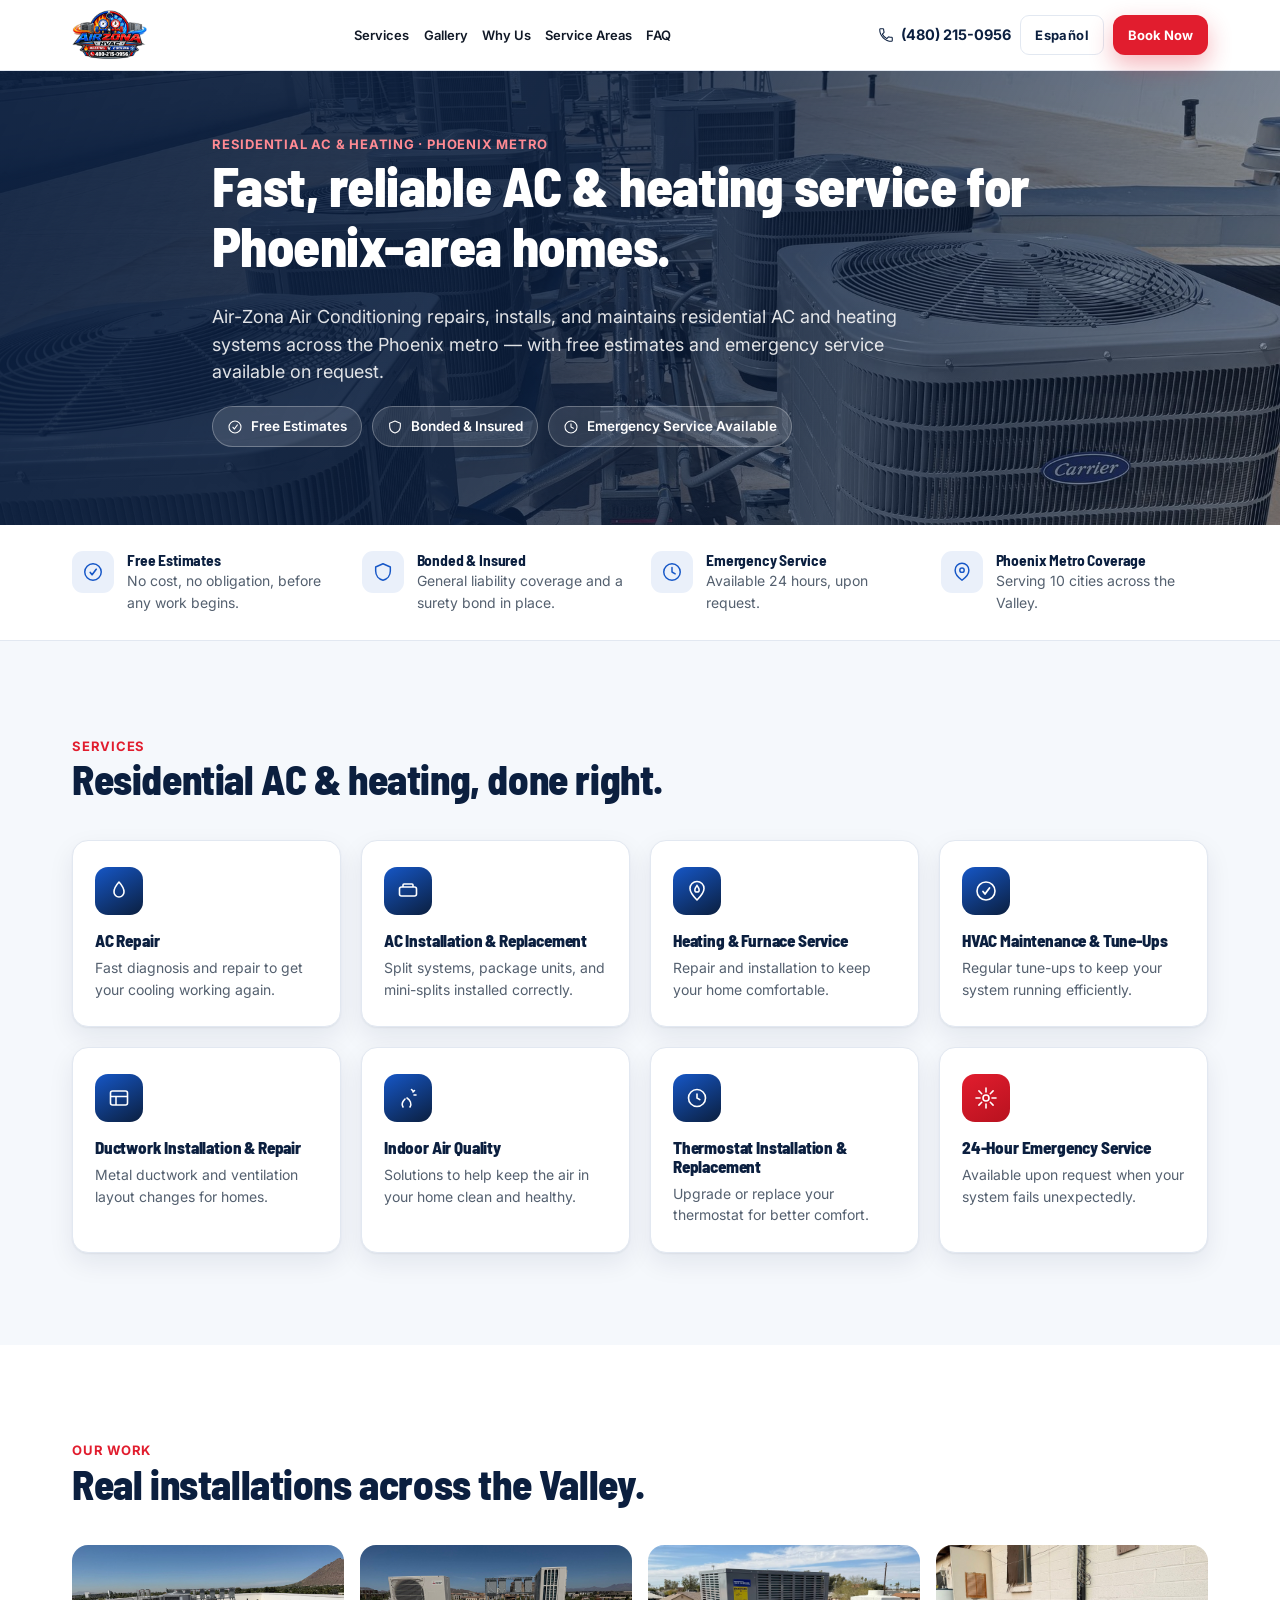
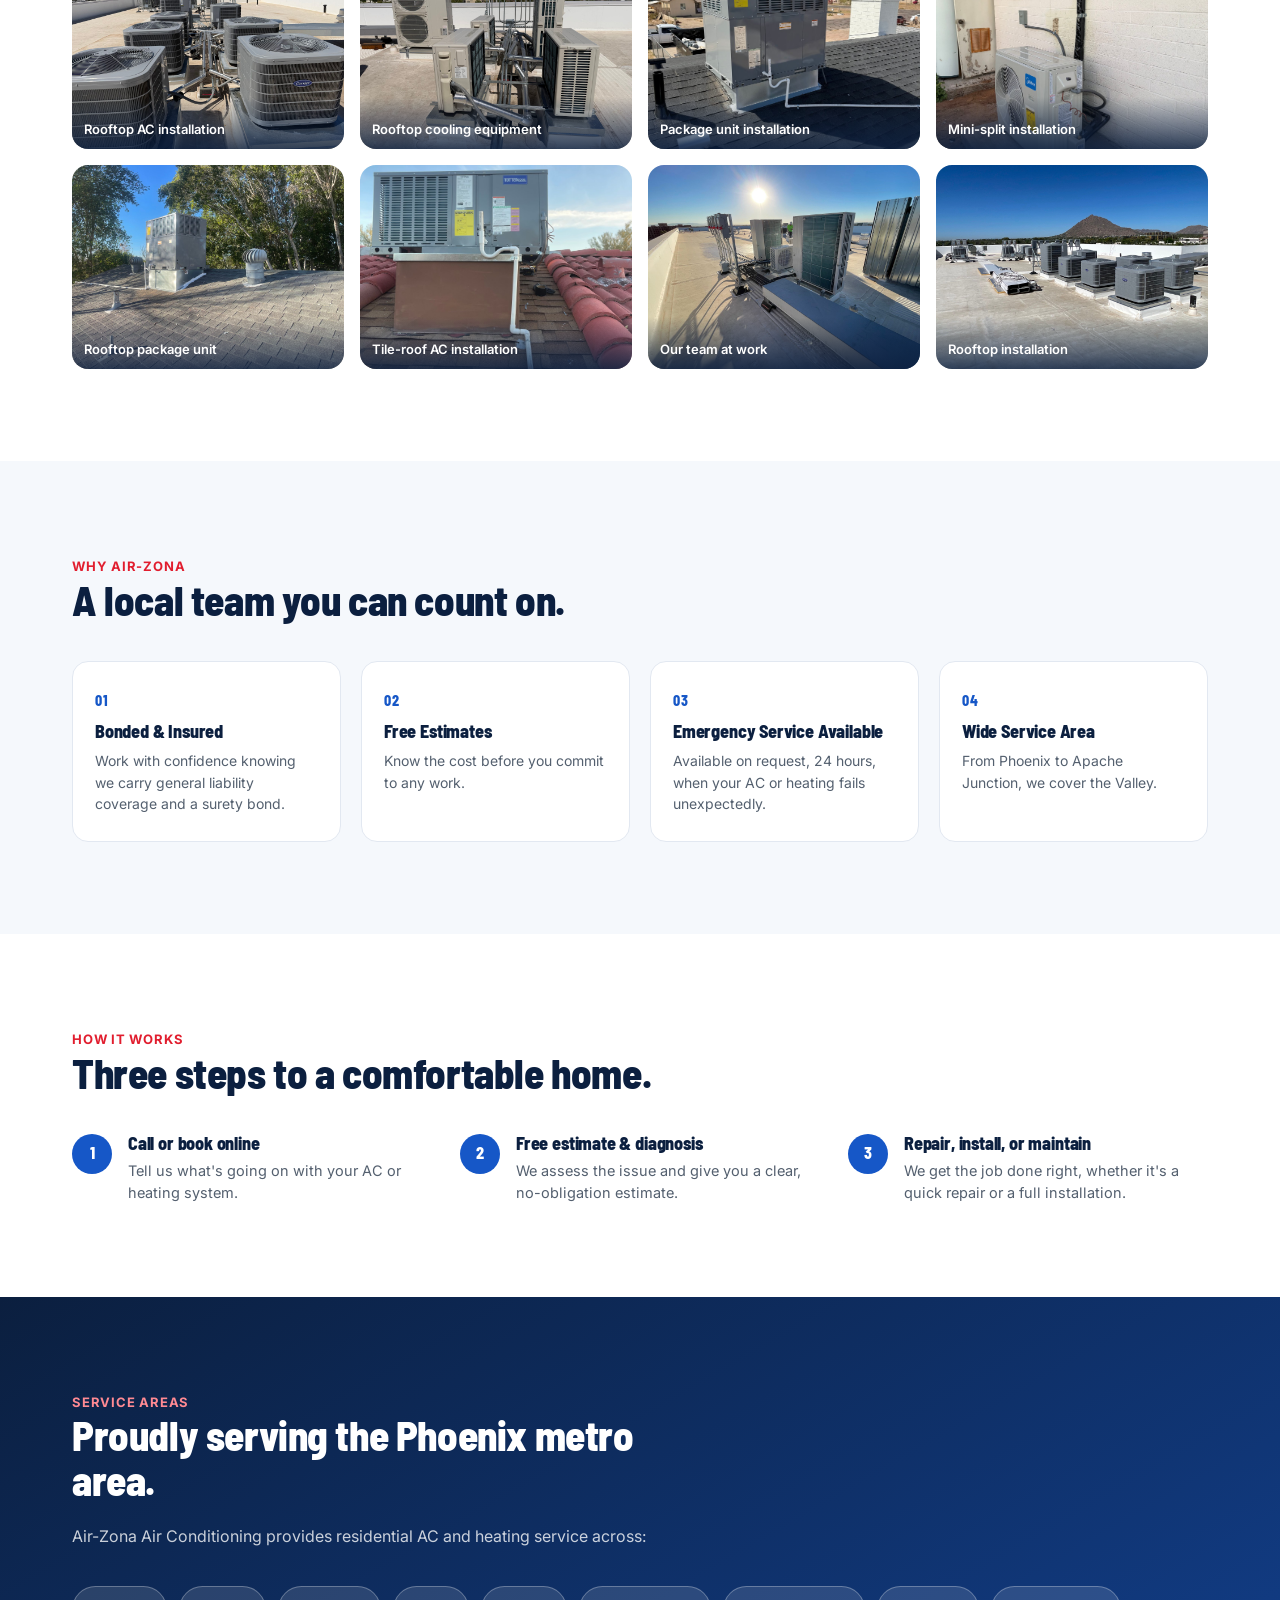
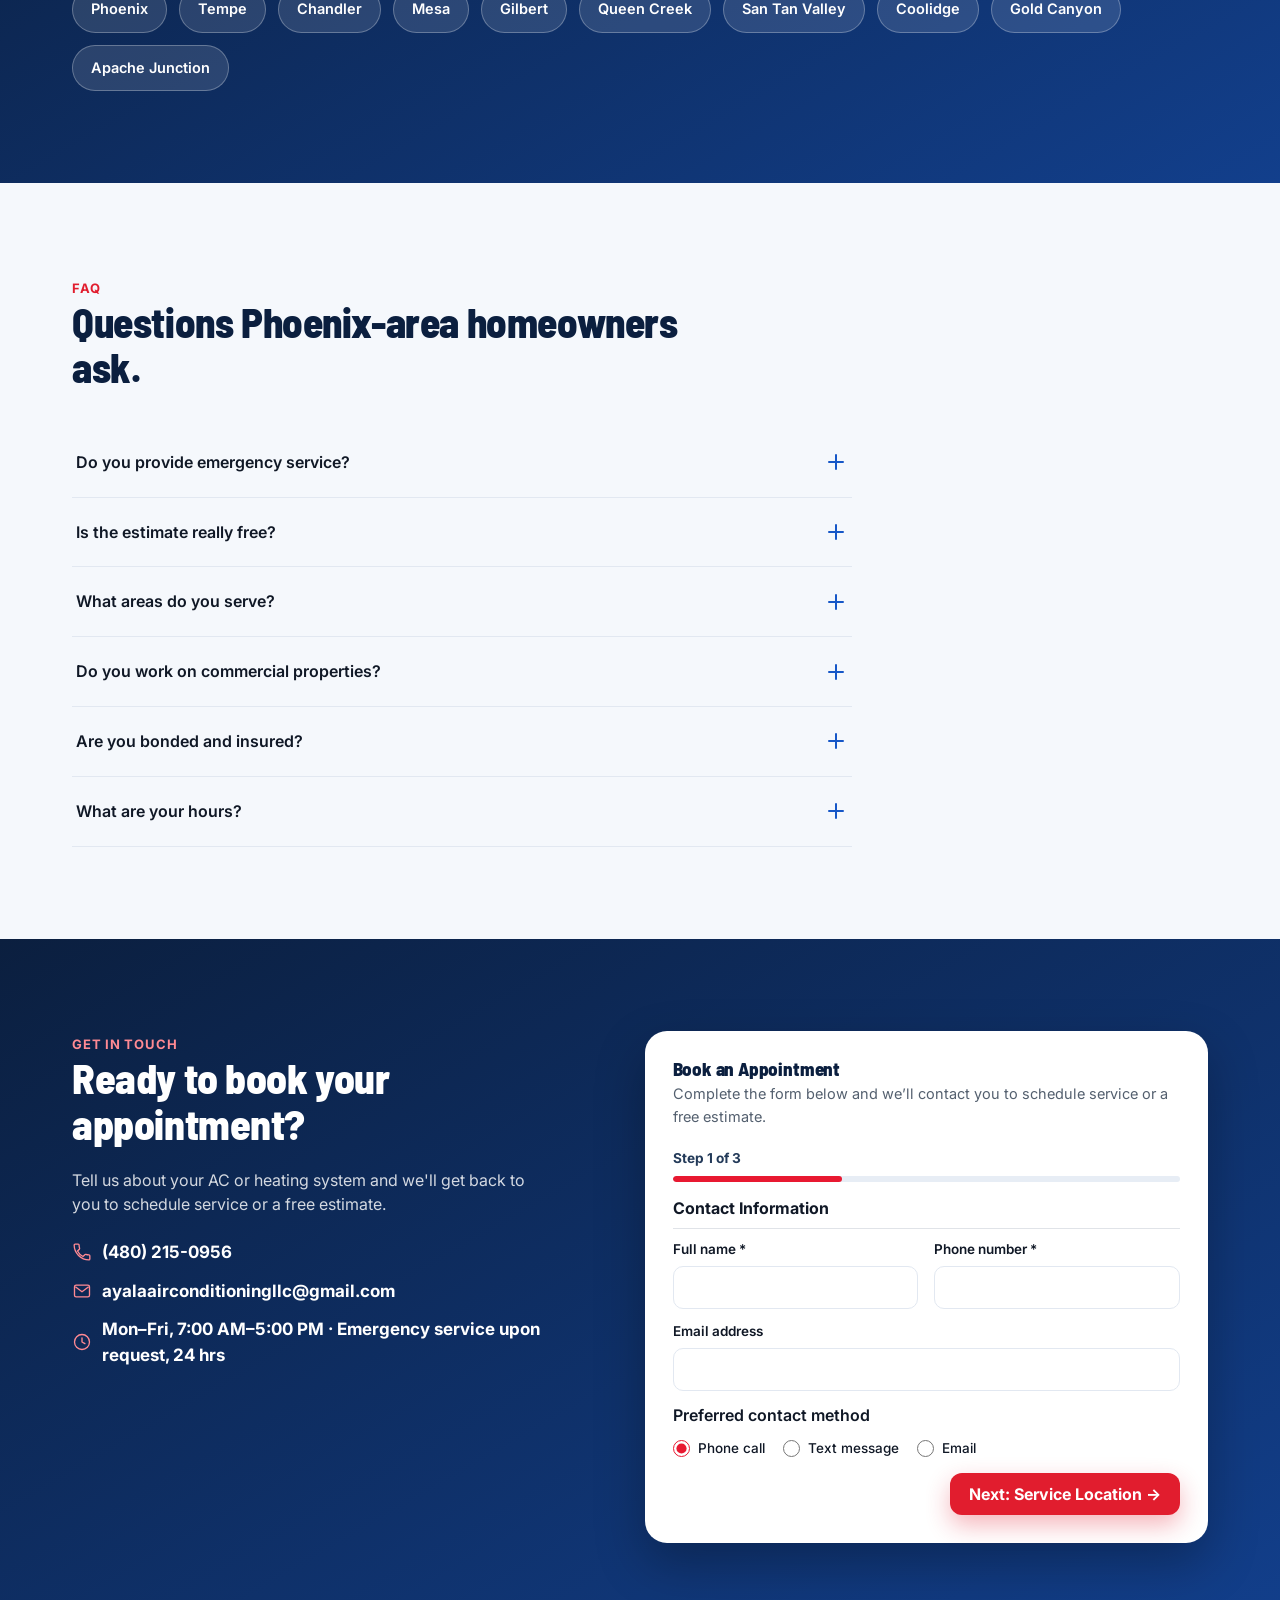
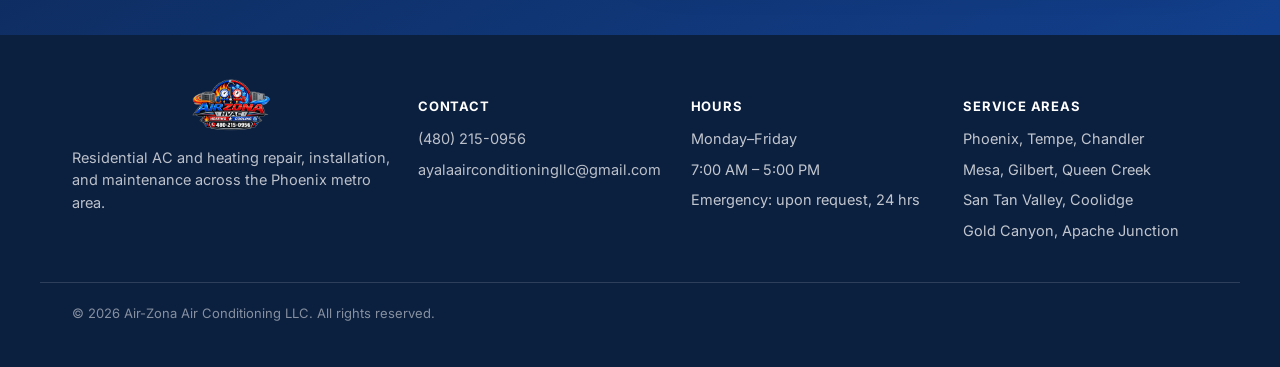
==== commit dc9eb0d4: "removed white background" ====
--- a/index.html
+++ b/index.html
@@ -212,14 +212,6 @@
               <span>Emergency Service Available</span>
             </span>
           </div>
-          <!-- <div class="hero-ctas">
-            <a class="btn btn-primary" href="#quote"
-              ><span>Book an Appointment</span></a
-            >
-            <a class="btn btn-outline-light" href="tel:+14802150956"
-              ><span>Call (480) 215-0956</span></a
-            >
-          </div> -->
         </div>
       </section>
 
--- a/style.css
+++ b/style.css
@@ -348,7 +348,7 @@
 @media (min-width:760px){ footer{ padding-bottom:44px; } }
 .footer-grid{ display:grid; gap:28px; grid-template-columns:1fr; }
 @media (min-width:760px){ .footer-grid{ grid-template-columns:1.3fr 1fr 1fr 1fr; } }
-.footer-brand{ display:flex; align-items:center; justify-content:center; margin:0 auto 16px; background:#fff; padding:10px 18px; border-radius:14px; width:fit-content; }
+.footer-brand{ display:flex; align-items:center; justify-content:center; margin:0 auto 16px; background:transparent; padding:0; border-radius:0; width:fit-content; }
 .footer-brand img{ height:52px; width:auto; }
 .footer-col h4{ color:#fff; font-size:13px; text-transform:uppercase; letter-spacing:.06em; margin-bottom:12px; font-weight:700; }
 .footer-col p, .footer-col a{ color:rgba(255,255,255,.72); text-decoration:none; }
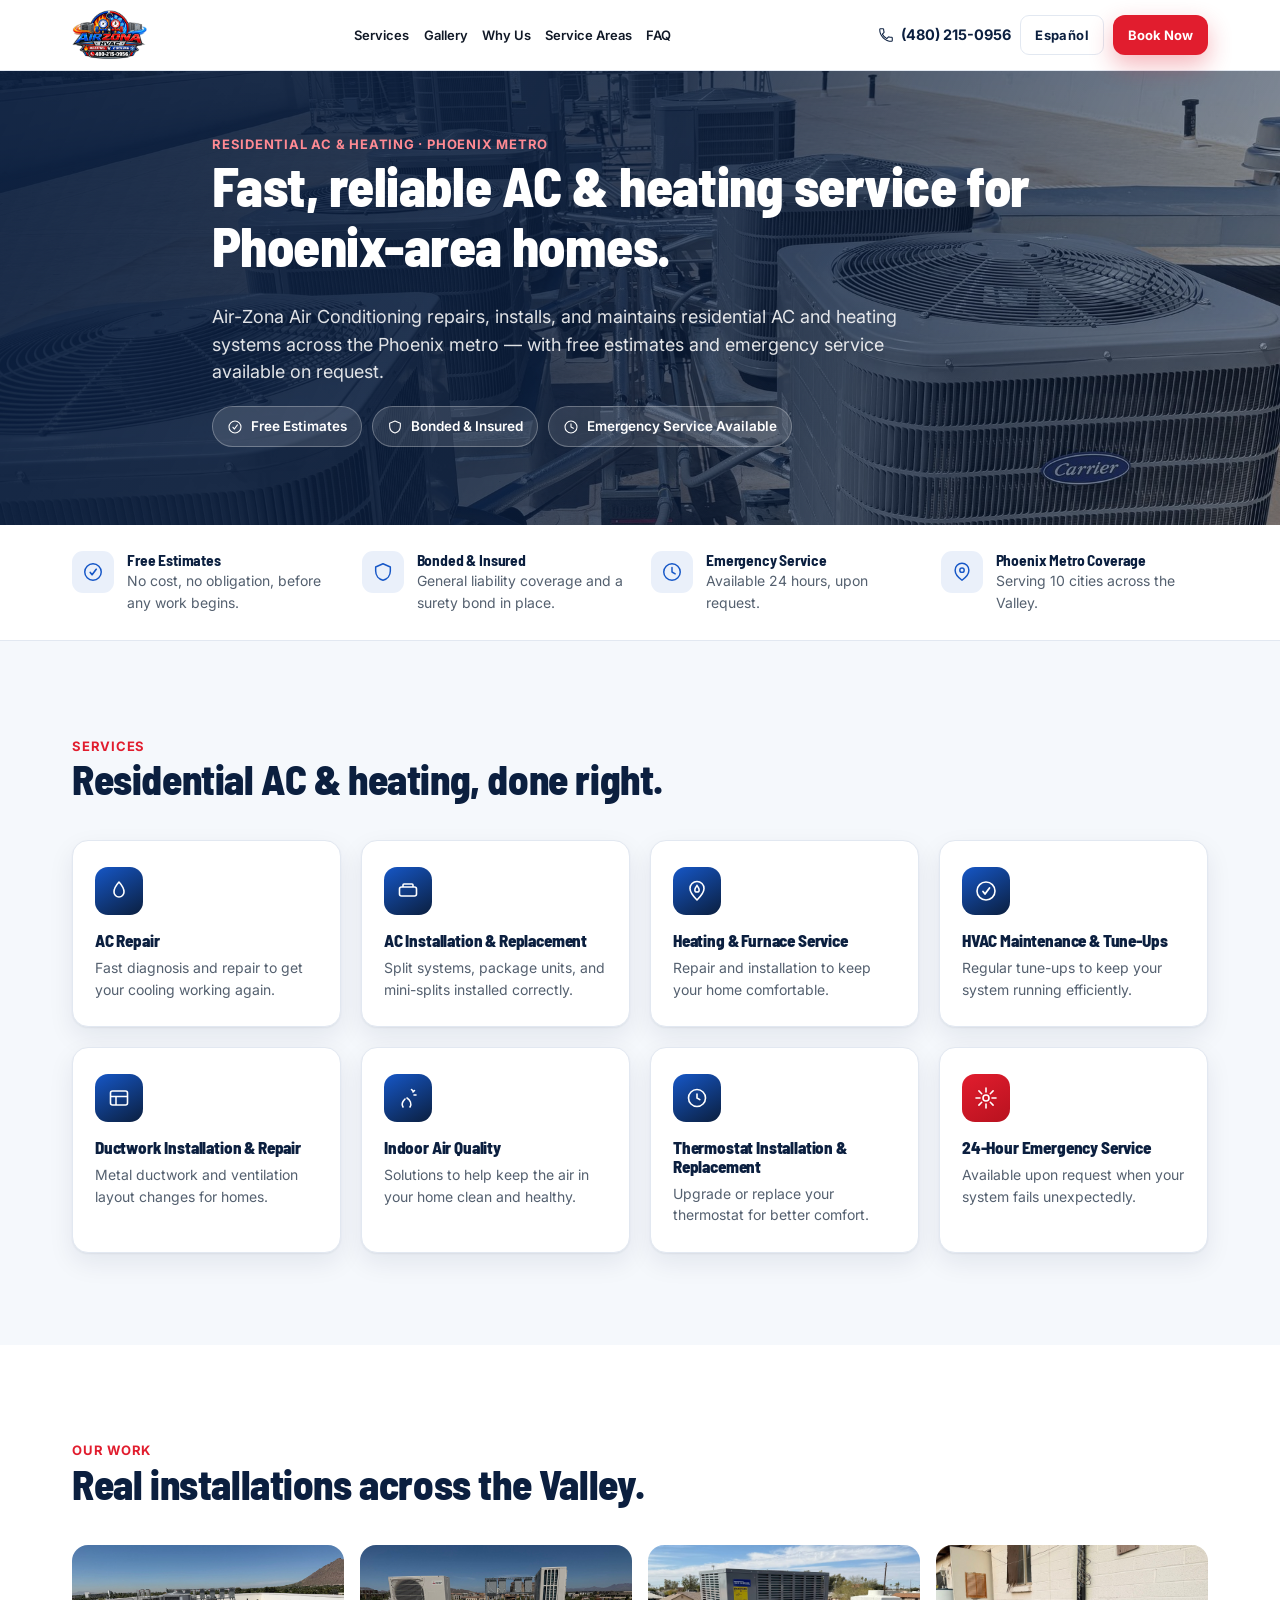
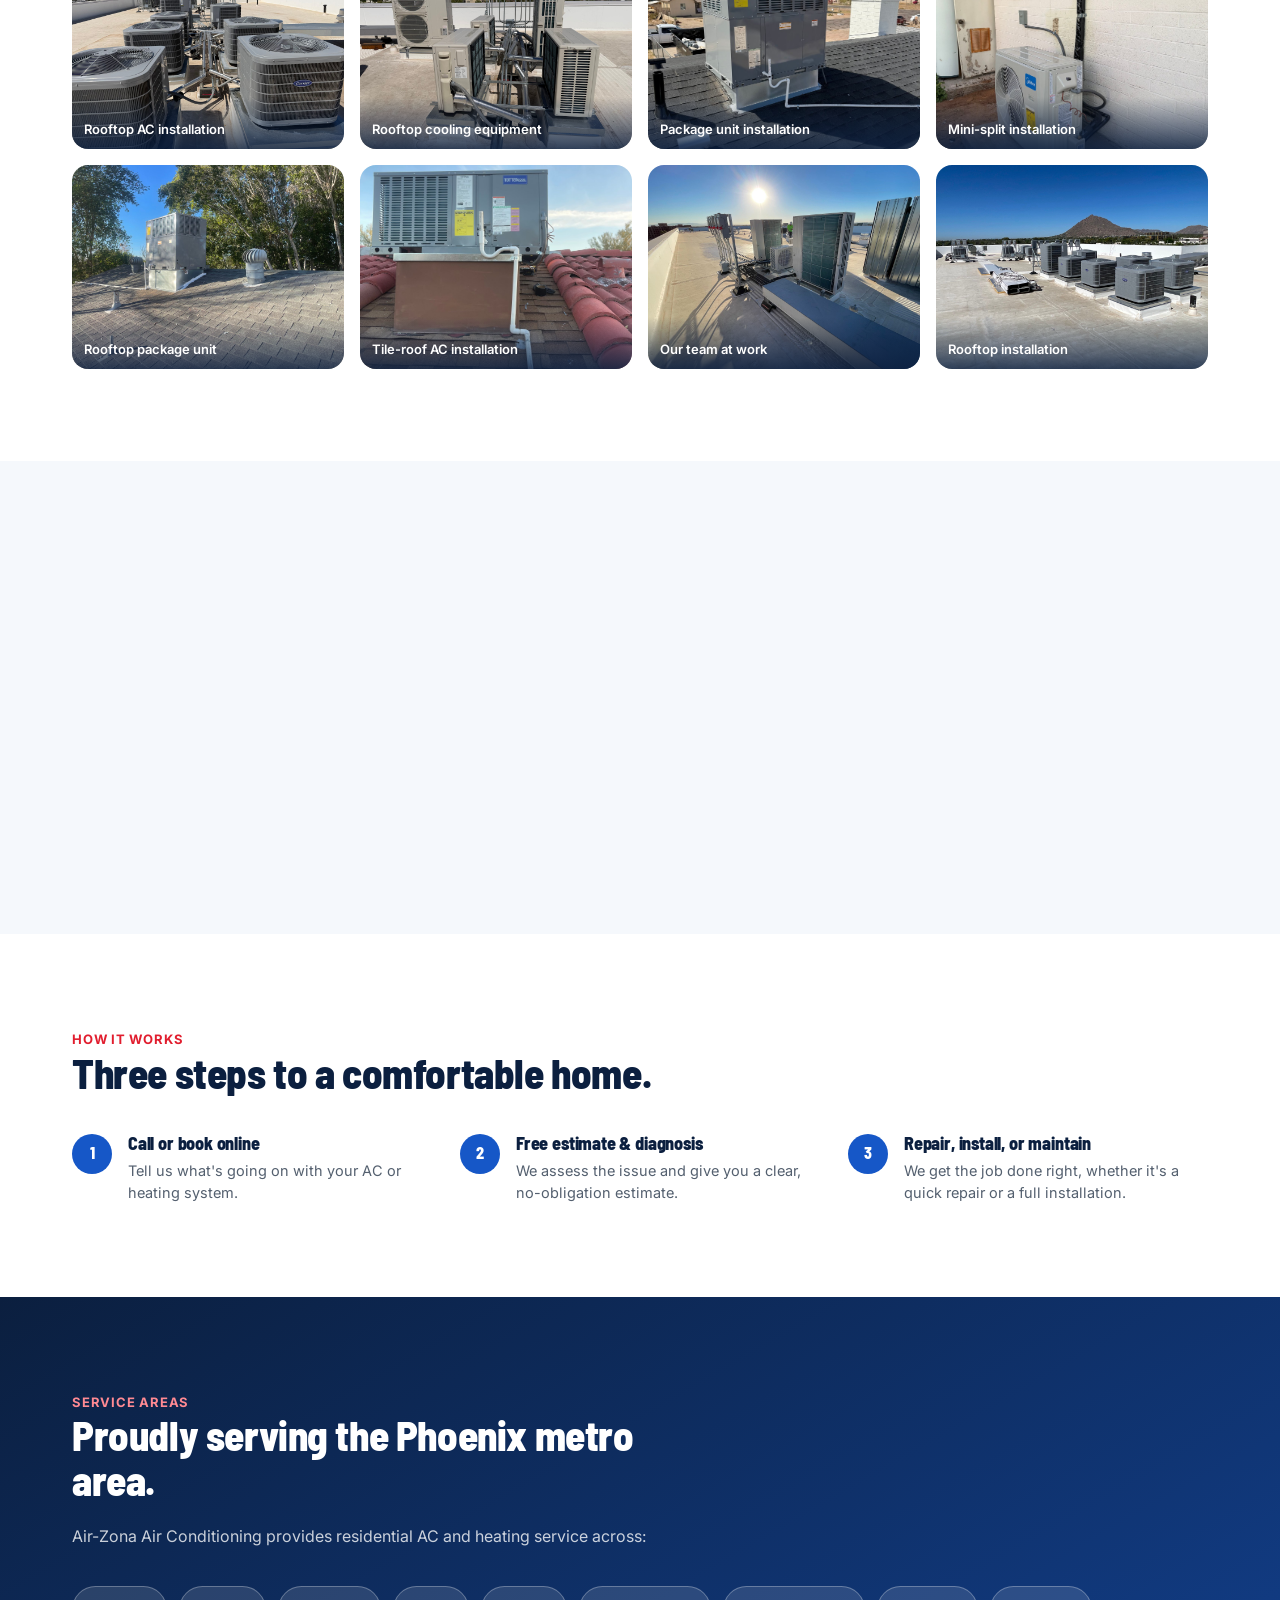
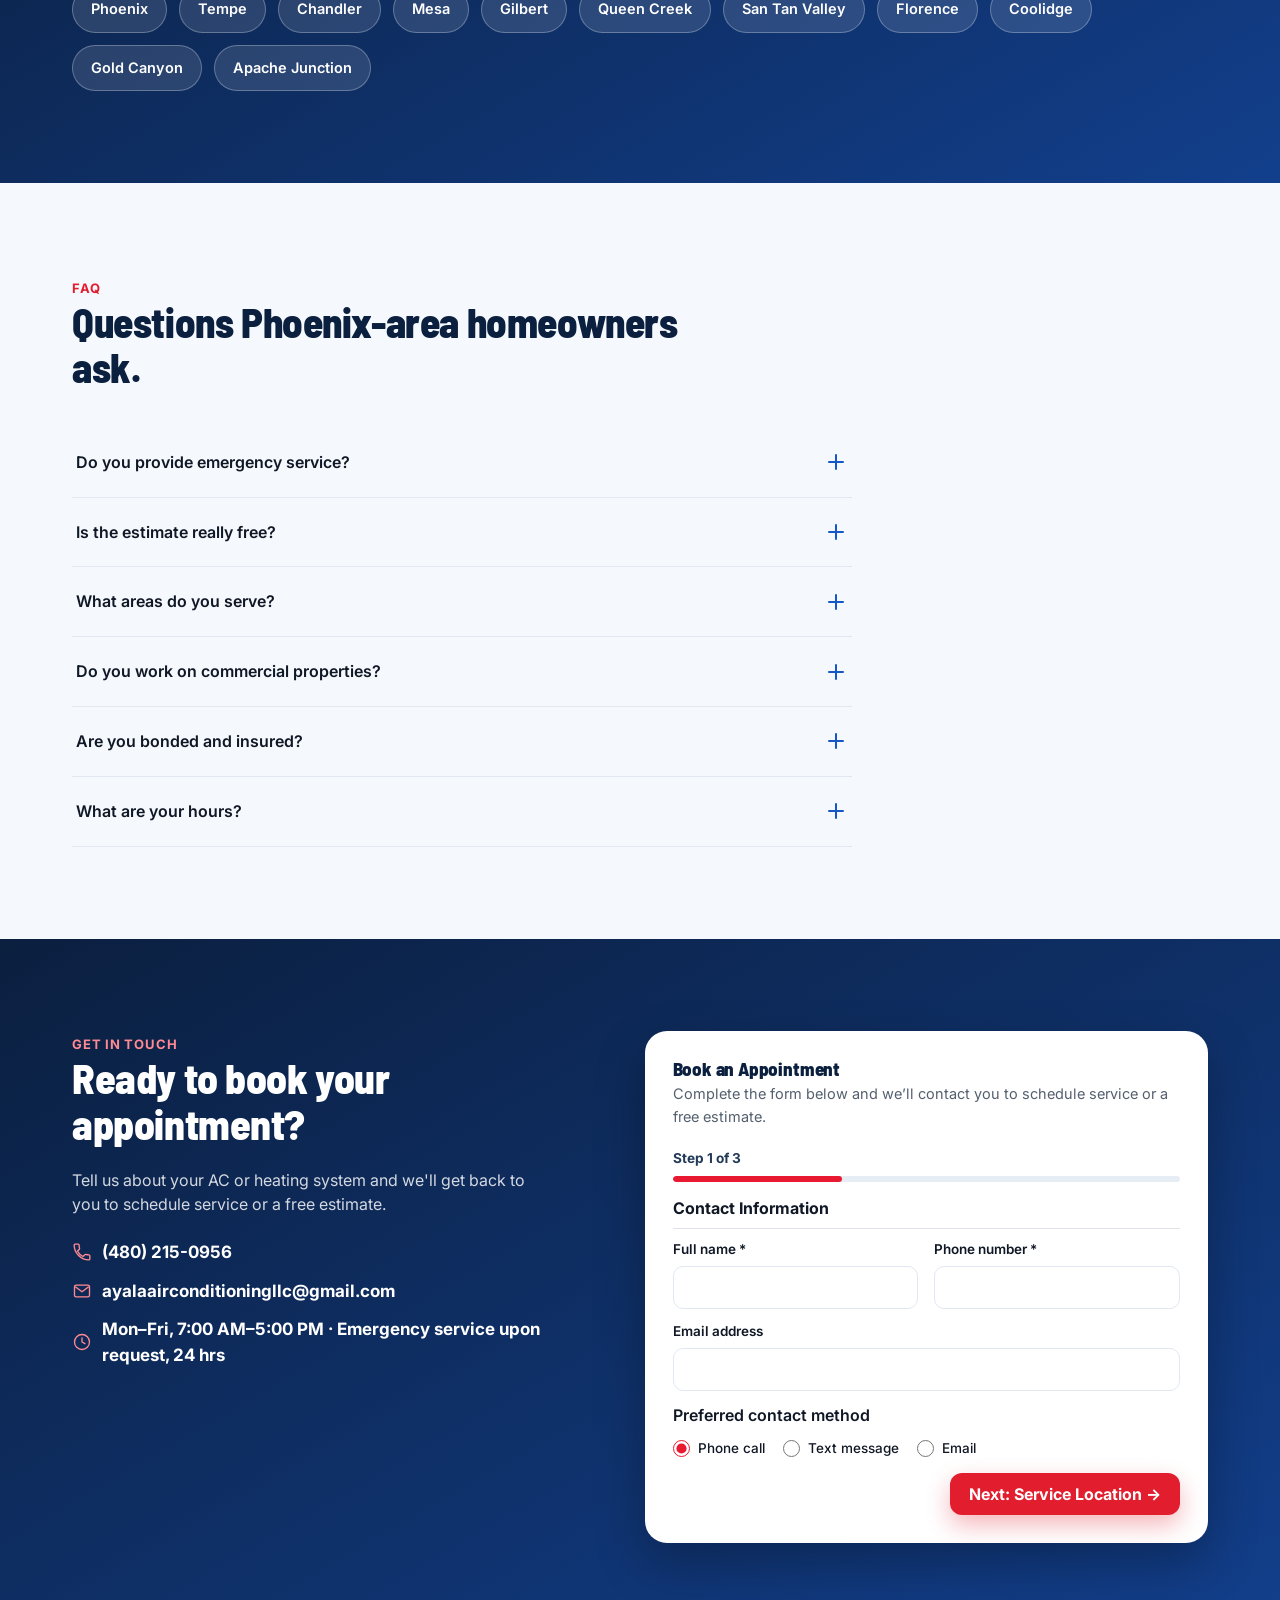
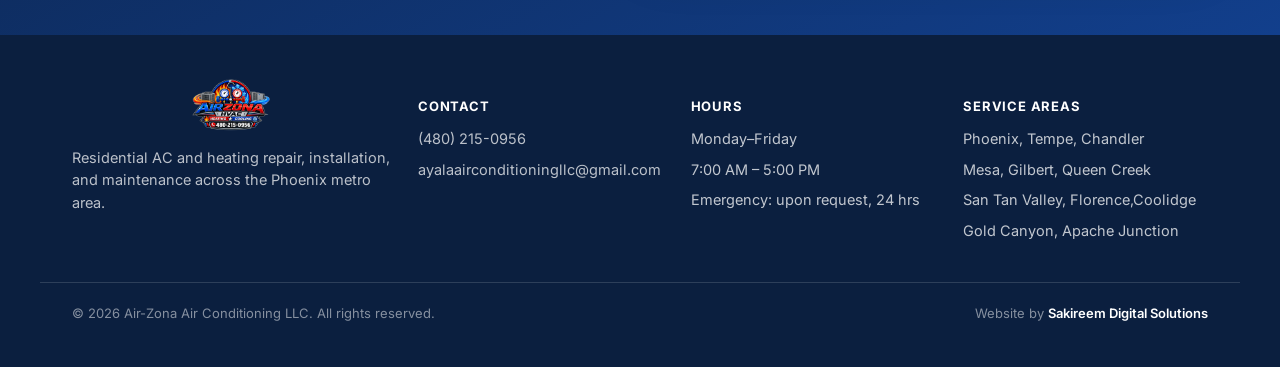
==== commit 1fb2b12b: "updated index.html added footer details" ====
--- a/index.html
+++ b/index.html
@@ -648,6 +648,7 @@
             <span class="area-chip">Gilbert</span>
             <span class="area-chip">Queen Creek</span>
             <span class="area-chip">San Tan Valley</span>
+            <span class="area-chip">Florence</span>
             <span class="area-chip">Coolidge</span>
             <span class="area-chip">Gold Canyon</span>
             <span class="area-chip">Apache Junction</span>
@@ -713,7 +714,8 @@
               </summary>
               <p>
                 We serve Phoenix, Tempe, Chandler, Mesa, Gilbert, Queen Creek,
-                San Tan Valley, Coolidge, Gold Canyon, and Apache Junction.
+                San Tan Valley, Florence, Coolidge, Gold Canyon, and Apache
+                Junction.
               </p>
             </details>
             <details class="faq-item">
@@ -1148,14 +1150,27 @@
           <ul>
             <li>Phoenix, Tempe, Chandler</li>
             <li>Mesa, Gilbert, Queen Creek</li>
-            <li>San Tan Valley, Coolidge</li>
+            <li>San Tan Valley, Florence,Coolidge</li>
             <li>Gold Canyon, Apache Junction</li>
           </ul>
         </div>
       </div>
       <div class="container footer-bottom">
-        &copy; <span id="year"></span> Air-Zona Air Conditioning LLC.
-        <span>All rights reserved.</span>
+        <span>
+          &copy; <span id="year"></span> Air-Zona Air Conditioning LLC. All
+          rights reserved.
+        </span>
+
+        <span class="site-credit">
+          Website by
+          <a
+            href="https://www.sakireemsolutions.com/"
+            target="_blank"
+            rel="noopener noreferrer"
+          >
+            Sakireem Digital Solutions
+          </a>
+        </span>
       </div>
     </footer>
 
--- a/style.css
+++ b/style.css
@@ -1,367 +1,1146 @@
-:root{
-  --color-primary:#1657C7;
-  --color-primary-dark:#123F8C;
-  --color-secondary:#0B1F3F;
-  --color-accent:#E11D2E;
-  --color-accent-dark:#B8121F;
-  --color-bg:#F5F8FC;
-  --color-surface:#FFFFFF;
-  --color-text:#101826;
-  --color-text-soft:#54606F;
-  --color-border:#E2E8F1;
-  --font-heading:'Barlow Semi Condensed', sans-serif;
-  --font-body:'Inter', sans-serif;
-  --container:1200px;
-  --radius-lg:22px;
-  --radius-md:16px;
-  --radius-sm:11px;
-  --shadow-card:0 1px 2px rgba(11,31,63,.06), 0 10px 26px rgba(11,31,63,.08);
-}
-
-*,*::before,*::after{ box-sizing:border-box; }
-html{ scroll-behavior:smooth; }
-body{
-  margin:0;
-  font-family:var(--font-body);
-  color:var(--color-text);
-  background:var(--color-bg);
-  line-height:1.55;
-  -webkit-font-smoothing:antialiased;
-}
-img,svg{ display:block; max-width:100%; }
-a{ color:inherit; }
-#top, #services, #gallery, #why, #how-it-works, #areas, #faq, #quote{ scroll-margin-top:84px; }
-h1,h2,h3{
-  font-family:var(--font-heading);
-  line-height:1.1;
-  margin:0 0 .5em;
-  letter-spacing:-.01em;
-  color:var(--color-secondary);
-  font-weight:800;
-}
-p{ margin:0 0 1em; color:var(--color-text-soft); }
-ul{ margin:0; padding:0; list-style:none; }
-button{ font-family:inherit; }
-label{ font-weight:600; font-size:13.5px; color:var(--color-text); display:block; margin-bottom:6px; }
-input,select,textarea{
-  width:100%; font-family:inherit; font-size:15px; color:var(--color-text);
-  background:var(--color-surface); border:1.5px solid var(--color-border);
-  border-radius:10px; padding:11px 13px;
-}
-input:focus,select:focus,textarea:focus{ outline:2px solid var(--color-primary); outline-offset:1px; }
-
-.container{ width:100%; max-width:var(--container); margin-inline:auto; padding-inline:20px; }
-@media (min-width:640px){ .container{ padding-inline:32px; } }
-
-.skip-link{
-  position:absolute; left:-9999px; top:0;
-  background:var(--color-primary); color:#fff;
-  padding:12px 18px; border-radius:0 0 10px 0; z-index:200;
-}
-.skip-link:focus{ left:0; }
-
-.demo-notice{
-  background:#262626; color:#F2F2F2; text-align:center;
-  font-size:12.5px; font-weight:600; letter-spacing:.01em;
-  padding:9px 20px;
-}
-@media (min-width:640px){ .demo-notice{ padding-inline:32px; } }
-
-.btn{
-  display:inline-flex; align-items:center; justify-content:center; gap:8px;
-  font-weight:700; font-size:16px; padding:14px 26px; border-radius:12px;
-  text-decoration:none; border:1.5px solid transparent; min-height:50px;
-  transition:transform 160ms ease, box-shadow 160ms ease, background-color 160ms ease, border-color 160ms ease;
-  cursor:pointer; white-space:nowrap;
-}
-.btn-primary{ background:var(--color-accent); color:#fff; box-shadow:0 10px 24px rgba(225,29,46,.32); }
-.btn-primary:hover{ background:var(--color-accent-dark); transform:translateY(-2px); }
-.btn-outline-light{ background:transparent; color:#fff; border-color:rgba(255,255,255,.55); }
-.btn-outline-light:hover{ background:rgba(255,255,255,.14); border-color:#fff; }
-.btn-outline{ background:transparent; color:var(--color-secondary); border-color:var(--color-border); }
-.btn-outline:hover{ border-color:var(--color-primary); color:var(--color-primary); }
-.btn-block{ width:100%; }
-.btn-sm{ padding:9px 14px; min-height:38px; font-size:14px; border-radius:9px; }
-
-.eyebrow{
-  display:inline-flex; align-items:center; gap:8px; font-size:13px; font-weight:700;
-  letter-spacing:.06em; text-transform:uppercase; color:var(--color-accent);
-}
-.eyebrow-on-dark{ color:#FF8A93; }
+:root {
+  --color-primary: #1657c7;
+  --color-primary-dark: #123f8c;
+  --color-secondary: #0b1f3f;
+  --color-accent: #e11d2e;
+  --color-accent-dark: #b8121f;
+  --color-bg: #f5f8fc;
+  --color-surface: #ffffff;
+  --color-text: #101826;
+  --color-text-soft: #54606f;
+  --color-border: #e2e8f1;
+  --font-heading: 'Barlow Semi Condensed', sans-serif;
+  --font-body: 'Inter', sans-serif;
+  --container: 1200px;
+  --radius-lg: 22px;
+  --radius-md: 16px;
+  --radius-sm: 11px;
+  --shadow-card:
+    0 1px 2px rgba(11, 31, 63, 0.06), 0 10px 26px rgba(11, 31, 63, 0.08);
+}
+
+*,
+*::before,
+*::after {
+  box-sizing: border-box;
+}
+html {
+  scroll-behavior: smooth;
+}
+body {
+  margin: 0;
+  font-family: var(--font-body);
+  color: var(--color-text);
+  background: var(--color-bg);
+  line-height: 1.55;
+  -webkit-font-smoothing: antialiased;
+}
+img,
+svg {
+  display: block;
+  max-width: 100%;
+}
+a {
+  color: inherit;
+}
+#top,
+#services,
+#gallery,
+#why,
+#how-it-works,
+#areas,
+#faq,
+#quote {
+  scroll-margin-top: 84px;
+}
+h1,
+h2,
+h3 {
+  font-family: var(--font-heading);
+  line-height: 1.1;
+  margin: 0 0 0.5em;
+  letter-spacing: -0.01em;
+  color: var(--color-secondary);
+  font-weight: 800;
+}
+p {
+  margin: 0 0 1em;
+  color: var(--color-text-soft);
+}
+ul {
+  margin: 0;
+  padding: 0;
+  list-style: none;
+}
+button {
+  font-family: inherit;
+}
+label {
+  font-weight: 600;
+  font-size: 13.5px;
+  color: var(--color-text);
+  display: block;
+  margin-bottom: 6px;
+}
+input,
+select,
+textarea {
+  width: 100%;
+  font-family: inherit;
+  font-size: 15px;
+  color: var(--color-text);
+  background: var(--color-surface);
+  border: 1.5px solid var(--color-border);
+  border-radius: 10px;
+  padding: 11px 13px;
+}
+input:focus,
+select:focus,
+textarea:focus {
+  outline: 2px solid var(--color-primary);
+  outline-offset: 1px;
+}
+
+.container {
+  width: 100%;
+  max-width: var(--container);
+  margin-inline: auto;
+  padding-inline: 20px;
+}
+@media (min-width: 640px) {
+  .container {
+    padding-inline: 32px;
+  }
+}
+
+.skip-link {
+  position: absolute;
+  left: -9999px;
+  top: 0;
+  background: var(--color-primary);
+  color: #fff;
+  padding: 12px 18px;
+  border-radius: 0 0 10px 0;
+  z-index: 200;
+}
+.skip-link:focus {
+  left: 0;
+}
+
+.demo-notice {
+  background: #262626;
+  color: #f2f2f2;
+  text-align: center;
+  font-size: 12.5px;
+  font-weight: 600;
+  letter-spacing: 0.01em;
+  padding: 9px 20px;
+}
+@media (min-width: 640px) {
+  .demo-notice {
+    padding-inline: 32px;
+  }
+}
+
+.btn {
+  display: inline-flex;
+  align-items: center;
+  justify-content: center;
+  gap: 8px;
+  font-weight: 700;
+  font-size: 16px;
+  padding: 14px 26px;
+  border-radius: 12px;
+  text-decoration: none;
+  border: 1.5px solid transparent;
+  min-height: 50px;
+  transition:
+    transform 160ms ease,
+    box-shadow 160ms ease,
+    background-color 160ms ease,
+    border-color 160ms ease;
+  cursor: pointer;
+  white-space: nowrap;
+}
+.btn-primary {
+  background: var(--color-accent);
+  color: #fff;
+  box-shadow: 0 10px 24px rgba(225, 29, 46, 0.32);
+}
+.btn-primary:hover {
+  background: var(--color-accent-dark);
+  transform: translateY(-2px);
+}
+.btn-outline-light {
+  background: transparent;
+  color: #fff;
+  border-color: rgba(255, 255, 255, 0.55);
+}
+.btn-outline-light:hover {
+  background: rgba(255, 255, 255, 0.14);
+  border-color: #fff;
+}
+.btn-outline {
+  background: transparent;
+  color: var(--color-secondary);
+  border-color: var(--color-border);
+}
+.btn-outline:hover {
+  border-color: var(--color-primary);
+  color: var(--color-primary);
+}
+.btn-block {
+  width: 100%;
+}
+.btn-sm {
+  padding: 9px 14px;
+  min-height: 38px;
+  font-size: 14px;
+  border-radius: 9px;
+}
+
+.eyebrow {
+  display: inline-flex;
+  align-items: center;
+  gap: 8px;
+  font-size: 13px;
+  font-weight: 700;
+  letter-spacing: 0.06em;
+  text-transform: uppercase;
+  color: var(--color-accent);
+}
+.eyebrow-on-dark {
+  color: #ff8a93;
+}
 
 /* Header */
-.mk-header{ position:sticky; top:0; z-index:100; background:var(--color-surface); border-bottom:1px solid var(--color-border); }
-.header-inner{ display:flex; align-items:center; justify-content:space-between; flex-wrap:nowrap; gap:12px 16px; padding-block:10px; }
-.brand{ display:flex; align-items:center; min-width:0; text-decoration:none; flex-shrink:1; }
-.brand img{ height:42px; width:auto; flex-shrink:0; }
-@media (min-width:480px){ .brand img{ height:50px; } }
-.nav-links{ display:none; align-items:center; gap:22px; font-weight:600; font-size:14.5px; }
-.nav-links a{ text-decoration:none; color:var(--color-text); white-space:nowrap; }
-.nav-links a:hover{ color:var(--color-primary); }
-@media (min-width:1180px){ .nav-links{ display:flex; } }
-
-.header-actions{ display:flex; align-items:center; gap:10px; flex-shrink:0; }
-.header-phone{ display:none; text-decoration:none; font-weight:700; color:var(--color-secondary); font-size:14.5px; }
-@media (min-width:1180px){ .header-phone{ display:inline-flex; align-items:center; gap:7px; } }
-.header-actions > a.btn{ display:none; }
-@media (min-width:1180px){ .header-actions > a.btn{ display:inline-flex; } }
-
-.lang-toggle{
-  display:inline-flex; align-items:center; justify-content:center;
-  min-width:44px; height:38px; padding:0 12px;
-  border:1.5px solid var(--color-border); border-radius:9px;
-  background:var(--color-surface); color:var(--color-secondary);
-  font-weight:700; font-size:13px; letter-spacing:.03em; cursor:pointer;
-  text-decoration:none;
-}
-.lang-toggle:hover{ border-color:var(--color-primary); color:var(--color-primary); }
-.lang-toggle:focus-visible{ outline:2px solid var(--color-primary); outline-offset:2px; }
+.mk-header {
+  position: sticky;
+  top: 0;
+  z-index: 100;
+  background: var(--color-surface);
+  border-bottom: 1px solid var(--color-border);
+}
+.header-inner {
+  display: flex;
+  align-items: center;
+  justify-content: space-between;
+  flex-wrap: nowrap;
+  gap: 12px 16px;
+  padding-block: 10px;
+}
+.brand {
+  display: flex;
+  align-items: center;
+  min-width: 0;
+  text-decoration: none;
+  flex-shrink: 1;
+}
+.brand img {
+  height: 42px;
+  width: auto;
+  flex-shrink: 0;
+}
+@media (min-width: 480px) {
+  .brand img {
+    height: 50px;
+  }
+}
+.nav-links {
+  display: none;
+  align-items: center;
+  gap: 22px;
+  font-weight: 600;
+  font-size: 14.5px;
+}
+.nav-links a {
+  text-decoration: none;
+  color: var(--color-text);
+  white-space: nowrap;
+}
+.nav-links a:hover {
+  color: var(--color-primary);
+}
+@media (min-width: 1180px) {
+  .nav-links {
+    display: flex;
+  }
+}
+
+.header-actions {
+  display: flex;
+  align-items: center;
+  gap: 10px;
+  flex-shrink: 0;
+}
+.header-phone {
+  display: none;
+  text-decoration: none;
+  font-weight: 700;
+  color: var(--color-secondary);
+  font-size: 14.5px;
+}
+@media (min-width: 1180px) {
+  .header-phone {
+    display: inline-flex;
+    align-items: center;
+    gap: 7px;
+  }
+}
+.header-actions > a.btn {
+  display: none;
+}
+@media (min-width: 1180px) {
+  .header-actions > a.btn {
+    display: inline-flex;
+  }
+}
+
+.lang-toggle {
+  display: inline-flex;
+  align-items: center;
+  justify-content: center;
+  min-width: 44px;
+  height: 38px;
+  padding: 0 12px;
+  border: 1.5px solid var(--color-border);
+  border-radius: 9px;
+  background: var(--color-surface);
+  color: var(--color-secondary);
+  font-weight: 700;
+  font-size: 13px;
+  letter-spacing: 0.03em;
+  cursor: pointer;
+  text-decoration: none;
+}
+.lang-toggle:hover {
+  border-color: var(--color-primary);
+  color: var(--color-primary);
+}
+.lang-toggle:focus-visible {
+  outline: 2px solid var(--color-primary);
+  outline-offset: 2px;
+}
 
 /* Mobile nav (hamburger disclosure) */
-.mobile-nav{ position:static; }
-@media (min-width:1180px){ .mobile-nav{ display:none; } }
-.nav-toggle{
-  list-style:none; cursor:pointer; -webkit-tap-highlight-color:transparent;
-  display:inline-flex; align-items:center; justify-content:center;
-  width:44px; height:44px; flex-shrink:0;
-  border:1.5px solid var(--color-border); border-radius:10px;
-  background:var(--color-surface); color:var(--color-secondary);
-}
-.nav-toggle::-webkit-details-marker{ display:none; }
-.nav-toggle::marker{ content:""; }
-.nav-toggle:focus-visible{ outline:2px solid var(--color-primary); outline-offset:2px; }
-.nav-toggle svg{ width:22px; height:22px; }
-.nav-toggle .icon-close{ display:none; }
-.mobile-nav[open] .nav-toggle .icon-open{ display:none; }
-.mobile-nav[open] .nav-toggle .icon-close{ display:block; }
-
-.mobile-nav-panel{
-  position:absolute; top:100%; left:0; right:0; z-index:10;
-  background:var(--color-surface); border-top:1px solid var(--color-border);
-  box-shadow:0 20px 44px rgba(11,31,63,.18);
-  padding:8px 20px 24px; max-height:calc(100vh - 72px); overflow-y:auto;
-}
-@media (min-width:640px){ .mobile-nav-panel{ padding-inline:32px; } }
-.mobile-nav-links{ display:flex; flex-direction:column; padding-block:8px; }
-.mobile-nav-links a{
-  display:block; padding:13px 4px; font-weight:600; font-size:16.5px; color:var(--color-text);
-  text-decoration:none; border-bottom:1px solid var(--color-border); min-height:44px;
-}
-.mobile-nav-links a:focus-visible{ outline:2px solid var(--color-primary); outline-offset:-2px; }
-.mobile-nav-actions{ display:flex; flex-direction:column; gap:10px; margin-top:16px; }
-.mobile-lang-row{ display:flex; gap:10px; margin-top:14px; }
-.mobile-lang-row .lang-toggle{ flex:1; height:44px; }
-body.nav-scroll-lock{ overflow:hidden; }
+.mobile-nav {
+  position: static;
+}
+@media (min-width: 1180px) {
+  .mobile-nav {
+    display: none;
+  }
+}
+.nav-toggle {
+  list-style: none;
+  cursor: pointer;
+  -webkit-tap-highlight-color: transparent;
+  display: inline-flex;
+  align-items: center;
+  justify-content: center;
+  width: 44px;
+  height: 44px;
+  flex-shrink: 0;
+  border: 1.5px solid var(--color-border);
+  border-radius: 10px;
+  background: var(--color-surface);
+  color: var(--color-secondary);
+}
+.nav-toggle::-webkit-details-marker {
+  display: none;
+}
+.nav-toggle::marker {
+  content: '';
+}
+.nav-toggle:focus-visible {
+  outline: 2px solid var(--color-primary);
+  outline-offset: 2px;
+}
+.nav-toggle svg {
+  width: 22px;
+  height: 22px;
+}
+.nav-toggle .icon-close {
+  display: none;
+}
+.mobile-nav[open] .nav-toggle .icon-open {
+  display: none;
+}
+.mobile-nav[open] .nav-toggle .icon-close {
+  display: block;
+}
+
+.mobile-nav-panel {
+  position: absolute;
+  top: 100%;
+  left: 0;
+  right: 0;
+  z-index: 10;
+  background: var(--color-surface);
+  border-top: 1px solid var(--color-border);
+  box-shadow: 0 20px 44px rgba(11, 31, 63, 0.18);
+  padding: 8px 20px 24px;
+  max-height: calc(100vh - 72px);
+  overflow-y: auto;
+}
+@media (min-width: 640px) {
+  .mobile-nav-panel {
+    padding-inline: 32px;
+  }
+}
+.mobile-nav-links {
+  display: flex;
+  flex-direction: column;
+  padding-block: 8px;
+}
+.mobile-nav-links a {
+  display: block;
+  padding: 13px 4px;
+  font-weight: 600;
+  font-size: 16.5px;
+  color: var(--color-text);
+  text-decoration: none;
+  border-bottom: 1px solid var(--color-border);
+  min-height: 44px;
+}
+.mobile-nav-links a:focus-visible {
+  outline: 2px solid var(--color-primary);
+  outline-offset: -2px;
+}
+.mobile-nav-actions {
+  display: flex;
+  flex-direction: column;
+  gap: 10px;
+  margin-top: 16px;
+}
+.mobile-lang-row {
+  display: flex;
+  gap: 10px;
+  margin-top: 14px;
+}
+.mobile-lang-row .lang-toggle {
+  flex: 1;
+  height: 44px;
+}
+body.nav-scroll-lock {
+  overflow: hidden;
+}
 
 /* Hero */
-.hero{
-  position:relative; color:#fff; padding-block:60px 52px;
+.hero {
+  position: relative;
+  color: #fff;
+  padding-block: 60px 52px;
   background:
-    linear-gradient(115deg, rgba(11,31,63,.94) 0%, rgba(11,31,63,.82) 45%, rgba(11,31,63,.38) 100%),
-    url('assets/commercial-rooftop-carrier-condensers.jpg') center/cover no-repeat;
-}
-.hero-inner{ max-width:660px; }
-@media (min-width:1024px){ .hero-inner{ max-width:920px; } }
-.hero .eyebrow{ color:#FF8A93; }
-.hero h1{ font-size:clamp(2.15rem, 5vw, 3.4rem); color:#fff; }
-.hero-lede{ color:rgba(255,255,255,.87); font-size:18px; max-width:54ch; }
-@media (min-width:1024px){ .hero-lede{ max-width:66ch; } }
-.hero-badges{ display:flex; flex-wrap:wrap; gap:10px; margin:20px 0 26px; }
-.badge{
-  display:inline-flex; align-items:center; gap:8px; background:rgba(255,255,255,.12);
-  border:1px solid rgba(255,255,255,.28); color:#fff; font-size:13.5px; font-weight:600;
-  padding:9px 14px; border-radius:999px;
-}
-.badge svg{ width:16px; height:16px; flex-shrink:0; }
-.hero-ctas{ display:flex; flex-wrap:wrap; gap:12px; }
+    linear-gradient(
+      115deg,
+      rgba(11, 31, 63, 0.94) 0%,
+      rgba(11, 31, 63, 0.82) 45%,
+      rgba(11, 31, 63, 0.38) 100%
+    ),
+    url('assets/commercial-rooftop-carrier-condensers.jpg') center/cover
+      no-repeat;
+}
+.hero-inner {
+  max-width: 660px;
+}
+@media (min-width: 1024px) {
+  .hero-inner {
+    max-width: 920px;
+  }
+}
+.hero .eyebrow {
+  color: #ff8a93;
+}
+.hero h1 {
+  font-size: clamp(2.15rem, 5vw, 3.4rem);
+  color: #fff;
+}
+.hero-lede {
+  color: rgba(255, 255, 255, 0.87);
+  font-size: 18px;
+  max-width: 54ch;
+}
+@media (min-width: 1024px) {
+  .hero-lede {
+    max-width: 66ch;
+  }
+}
+.hero-badges {
+  display: flex;
+  flex-wrap: wrap;
+  gap: 10px;
+  margin: 20px 0 26px;
+}
+.badge {
+  display: inline-flex;
+  align-items: center;
+  gap: 8px;
+  background: rgba(255, 255, 255, 0.12);
+  border: 1px solid rgba(255, 255, 255, 0.28);
+  color: #fff;
+  font-size: 13.5px;
+  font-weight: 600;
+  padding: 9px 14px;
+  border-radius: 999px;
+}
+.badge svg {
+  width: 16px;
+  height: 16px;
+  flex-shrink: 0;
+}
+.hero-ctas {
+  display: flex;
+  flex-wrap: wrap;
+  gap: 12px;
+}
 
 /* Quick facts bar */
-.facts-bar{ background:var(--color-surface); border-bottom:1px solid var(--color-border); }
-.facts-grid{ display:grid; gap:22px; grid-template-columns:1fr; padding-block:26px; }
-@media (min-width:720px){ .facts-grid{ grid-template-columns:repeat(2,1fr); } }
-@media (min-width:1020px){ .facts-grid{ grid-template-columns:repeat(4,1fr); } }
-.fact-item{ display:flex; gap:13px; align-items:flex-start; }
-.fact-icon{
-  width:42px; height:42px; border-radius:11px; flex-shrink:0;
-  background:rgba(22,87,199,.09); color:var(--color-primary);
-  display:flex; align-items:center; justify-content:center;
-}
-.fact-icon svg{ width:22px; height:22px; }
-.fact-item h3{ font-size:15.5px; margin-bottom:2px; font-weight:700; }
-.fact-item p{ margin:0; font-size:14px; }
-
-section{ padding-block:60px; }
-@media (min-width:900px){ section{ padding-block:92px; } }
-.section-head{ max-width:640px; margin-bottom:38px; }
-.section-head h2{ font-size:clamp(1.85rem, 3.3vw, 2.55rem); }
+.facts-bar {
+  background: var(--color-surface);
+  border-bottom: 1px solid var(--color-border);
+}
+.facts-grid {
+  display: grid;
+  gap: 22px;
+  grid-template-columns: 1fr;
+  padding-block: 26px;
+}
+@media (min-width: 720px) {
+  .facts-grid {
+    grid-template-columns: repeat(2, 1fr);
+  }
+}
+@media (min-width: 1020px) {
+  .facts-grid {
+    grid-template-columns: repeat(4, 1fr);
+  }
+}
+.fact-item {
+  display: flex;
+  gap: 13px;
+  align-items: flex-start;
+}
+.fact-icon {
+  width: 42px;
+  height: 42px;
+  border-radius: 11px;
+  flex-shrink: 0;
+  background: rgba(22, 87, 199, 0.09);
+  color: var(--color-primary);
+  display: flex;
+  align-items: center;
+  justify-content: center;
+}
+.fact-icon svg {
+  width: 22px;
+  height: 22px;
+}
+.fact-item h3 {
+  font-size: 15.5px;
+  margin-bottom: 2px;
+  font-weight: 700;
+}
+.fact-item p {
+  margin: 0;
+  font-size: 14px;
+}
+
+section {
+  padding-block: 60px;
+}
+@media (min-width: 900px) {
+  section {
+    padding-block: 92px;
+  }
+}
+.section-head {
+  max-width: 640px;
+  margin-bottom: 38px;
+}
+.section-head h2 {
+  font-size: clamp(1.85rem, 3.3vw, 2.55rem);
+}
 
 /* Services */
-.services-grid{ display:grid; gap:20px; grid-template-columns:1fr; }
-@media (min-width:640px){ .services-grid{ grid-template-columns:repeat(2,1fr); } }
-@media (min-width:1000px){ .services-grid{ grid-template-columns:repeat(4,1fr); } }
-.service-card{
-  background:var(--color-surface); border:1px solid var(--color-border);
-  border-radius:var(--radius-md); padding:26px 22px; box-shadow:var(--shadow-card);
-}
-.service-icon{
-  width:48px; height:48px; border-radius:13px;
-  background:linear-gradient(150deg, var(--color-primary), var(--color-secondary));
-  display:flex; align-items:center; justify-content:center; margin-bottom:16px;
-}
-.service-icon.is-emergency{ background:linear-gradient(150deg, var(--color-accent), var(--color-accent-dark)); }
-.service-icon svg{ width:24px; height:24px; color:#fff; }
-.service-card h3{ font-size:17px; margin-bottom:7px; }
-.service-card p{ font-size:14px; margin:0; }
+.services-grid {
+  display: grid;
+  gap: 20px;
+  grid-template-columns: 1fr;
+}
+@media (min-width: 640px) {
+  .services-grid {
+    grid-template-columns: repeat(2, 1fr);
+  }
+}
+@media (min-width: 1000px) {
+  .services-grid {
+    grid-template-columns: repeat(4, 1fr);
+  }
+}
+.service-card {
+  background: var(--color-surface);
+  border: 1px solid var(--color-border);
+  border-radius: var(--radius-md);
+  padding: 26px 22px;
+  box-shadow: var(--shadow-card);
+}
+.service-icon {
+  width: 48px;
+  height: 48px;
+  border-radius: 13px;
+  background: linear-gradient(
+    150deg,
+    var(--color-primary),
+    var(--color-secondary)
+  );
+  display: flex;
+  align-items: center;
+  justify-content: center;
+  margin-bottom: 16px;
+}
+.service-icon.is-emergency {
+  background: linear-gradient(
+    150deg,
+    var(--color-accent),
+    var(--color-accent-dark)
+  );
+}
+.service-icon svg {
+  width: 24px;
+  height: 24px;
+  color: #fff;
+}
+.service-card h3 {
+  font-size: 17px;
+  margin-bottom: 7px;
+}
+.service-card p {
+  font-size: 14px;
+  margin: 0;
+}
 
 /* Gallery */
-.gallery{ background:var(--color-surface); }
-.gallery-grid{ display:grid; gap:16px; grid-template-columns:1fr; }
-@media (min-width:560px){ .gallery-grid{ grid-template-columns:repeat(2,1fr); } }
-@media (min-width:900px){ .gallery-grid{ grid-template-columns:repeat(4,1fr); } }
-.gallery-item{
-  position:relative; border-radius:var(--radius-md); overflow:hidden;
-  aspect-ratio:4/3; background:var(--color-bg);
-  display:block; width:100%; margin:0; padding:0; border:0; font:inherit; text-align:left;
-  cursor:zoom-in; -webkit-tap-highlight-color:transparent;
-}
-.gallery-item img{ width:100%; height:100%; object-fit:cover; transition:transform 260ms ease; }
-.gallery-item:hover img{ transform:scale(1.045); }
-.gallery-item:focus-visible{ outline:3px solid var(--color-primary); outline-offset:2px; }
-.gallery-caption{
-  position:absolute; left:0; right:0; bottom:0;
-  background:linear-gradient(0deg, rgba(11,31,63,.82), rgba(11,31,63,0));
-  color:#fff; font-size:13px; font-weight:600; padding:22px 12px 10px;
+.gallery {
+  background: var(--color-surface);
+}
+.gallery-grid {
+  display: grid;
+  gap: 16px;
+  grid-template-columns: 1fr;
+}
+@media (min-width: 560px) {
+  .gallery-grid {
+    grid-template-columns: repeat(2, 1fr);
+  }
+}
+@media (min-width: 900px) {
+  .gallery-grid {
+    grid-template-columns: repeat(4, 1fr);
+  }
+}
+.gallery-item {
+  position: relative;
+  border-radius: var(--radius-md);
+  overflow: hidden;
+  aspect-ratio: 4/3;
+  background: var(--color-bg);
+  display: block;
+  width: 100%;
+  margin: 0;
+  padding: 0;
+  border: 0;
+  font: inherit;
+  text-align: left;
+  cursor: zoom-in;
+  -webkit-tap-highlight-color: transparent;
+}
+.gallery-item img {
+  width: 100%;
+  height: 100%;
+  object-fit: cover;
+  transition: transform 260ms ease;
+}
+.gallery-item:hover img {
+  transform: scale(1.045);
+}
+.gallery-item:focus-visible {
+  outline: 3px solid var(--color-primary);
+  outline-offset: 2px;
+}
+.gallery-caption {
+  position: absolute;
+  left: 0;
+  right: 0;
+  bottom: 0;
+  background: linear-gradient(
+    0deg,
+    rgba(11, 31, 63, 0.82),
+    rgba(11, 31, 63, 0)
+  );
+  color: #fff;
+  font-size: 13px;
+  font-weight: 600;
+  padding: 22px 12px 10px;
 }
 
 /* Lightbox */
-.lightbox{
-  position:fixed; inset:0; z-index:300;
-  display:flex; align-items:center; justify-content:center;
-  padding:56px 20px;
-}
-.lightbox[hidden]{ display:none; }
-.lightbox-backdrop{
-  position:absolute; inset:0;
-  background:rgba(11,31,63,.78);
-  backdrop-filter:blur(8px); -webkit-backdrop-filter:blur(8px);
-  opacity:0; transition:opacity 200ms ease;
-}
-.lightbox.is-visible .lightbox-backdrop{ opacity:1; }
-.lightbox-content{
-  position:relative; z-index:1;
-  max-width:min(94vw, 1200px); max-height:100%;
-  display:flex; flex-direction:column; align-items:center; gap:14px;
-  opacity:0; transform:scale(.96); transition:opacity 200ms ease, transform 200ms ease;
-}
-.lightbox.is-visible .lightbox-content{ opacity:1; transform:scale(1); }
-.lightbox-image{
-  display:block; max-width:100%; max-height:76vh; width:auto; height:auto;
-  object-fit:contain; border-radius:var(--radius-md);
-  background:var(--color-secondary);
-  box-shadow:0 30px 70px rgba(0,0,0,.45);
-}
-.lightbox-caption{
-  color:#fff; font-size:14.5px; font-weight:600; text-align:center; margin:0; max-width:70ch;
-}
-.lightbox-close{
-  position:absolute; top:12px; right:12px; z-index:2;
-  width:44px; height:44px; border-radius:50%; border:1.5px solid rgba(255,255,255,.4);
-  background:rgba(11,31,63,.72); color:#fff;
-  display:flex; align-items:center; justify-content:center; cursor:pointer;
-  transition:background-color 160ms ease, transform 160ms ease;
-}
-.lightbox-close:hover{ background:rgba(11,31,63,.92); transform:scale(1.06); }
-.lightbox-close:focus-visible{ outline:3px solid #fff; outline-offset:2px; }
-.lightbox-close svg{ width:20px; height:20px; }
-body.lightbox-open{ overflow:hidden; }
+.lightbox {
+  position: fixed;
+  inset: 0;
+  z-index: 300;
+  display: flex;
+  align-items: center;
+  justify-content: center;
+  padding: 56px 20px;
+}
+.lightbox[hidden] {
+  display: none;
+}
+.lightbox-backdrop {
+  position: absolute;
+  inset: 0;
+  background: rgba(11, 31, 63, 0.78);
+  backdrop-filter: blur(8px);
+  -webkit-backdrop-filter: blur(8px);
+  opacity: 0;
+  transition: opacity 200ms ease;
+}
+.lightbox.is-visible .lightbox-backdrop {
+  opacity: 1;
+}
+.lightbox-content {
+  position: relative;
+  z-index: 1;
+  max-width: min(94vw, 1200px);
+  max-height: 100%;
+  display: flex;
+  flex-direction: column;
+  align-items: center;
+  gap: 14px;
+  opacity: 0;
+  transform: scale(0.96);
+  transition:
+    opacity 200ms ease,
+    transform 200ms ease;
+}
+.lightbox.is-visible .lightbox-content {
+  opacity: 1;
+  transform: scale(1);
+}
+.lightbox-image {
+  display: block;
+  max-width: 100%;
+  max-height: 76vh;
+  width: auto;
+  height: auto;
+  object-fit: contain;
+  border-radius: var(--radius-md);
+  background: var(--color-secondary);
+  box-shadow: 0 30px 70px rgba(0, 0, 0, 0.45);
+}
+.lightbox-caption {
+  color: #fff;
+  font-size: 14.5px;
+  font-weight: 600;
+  text-align: center;
+  margin: 0;
+  max-width: 70ch;
+}
+.lightbox-close {
+  position: absolute;
+  top: 12px;
+  right: 12px;
+  z-index: 2;
+  width: 44px;
+  height: 44px;
+  border-radius: 50%;
+  border: 1.5px solid rgba(255, 255, 255, 0.4);
+  background: rgba(11, 31, 63, 0.72);
+  color: #fff;
+  display: flex;
+  align-items: center;
+  justify-content: center;
+  cursor: pointer;
+  transition:
+    background-color 160ms ease,
+    transform 160ms ease;
+}
+.lightbox-close:hover {
+  background: rgba(11, 31, 63, 0.92);
+  transform: scale(1.06);
+}
+.lightbox-close:focus-visible {
+  outline: 3px solid #fff;
+  outline-offset: 2px;
+}
+.lightbox-close svg {
+  width: 20px;
+  height: 20px;
+}
+body.lightbox-open {
+  overflow: hidden;
+}
 
 /* Why choose us */
-.why-grid{ display:grid; gap:20px; grid-template-columns:1fr; }
-@media (min-width:720px){ .why-grid{ grid-template-columns:repeat(2,1fr); } }
-@media (min-width:1080px){ .why-grid{ grid-template-columns:repeat(4,1fr); } }
-.why-card{ padding:26px 22px; border-radius:var(--radius-md); background:var(--color-surface); border:1px solid var(--color-border); height:100%; }
-.why-card .num{ font-family:var(--font-heading); font-weight:800; font-size:14px; color:var(--color-primary); letter-spacing:.06em; }
-.why-card h3{ font-size:18px; margin:10px 0 8px; }
-.why-card p{ font-size:14px; margin:0; }
+.why-grid {
+  display: grid;
+  gap: 20px;
+  grid-template-columns: 1fr;
+}
+@media (min-width: 720px) {
+  .why-grid {
+    grid-template-columns: repeat(2, 1fr);
+  }
+}
+@media (min-width: 1080px) {
+  .why-grid {
+    grid-template-columns: repeat(4, 1fr);
+  }
+}
+.why-card {
+  padding: 26px 22px;
+  border-radius: var(--radius-md);
+  background: var(--color-surface);
+  border: 1px solid var(--color-border);
+  height: 100%;
+}
+.why-card .num {
+  font-family: var(--font-heading);
+  font-weight: 800;
+  font-size: 14px;
+  color: var(--color-primary);
+  letter-spacing: 0.06em;
+}
+.why-card h3 {
+  font-size: 18px;
+  margin: 10px 0 8px;
+}
+.why-card p {
+  font-size: 14px;
+  margin: 0;
+}
 
 /* Process */
-.process{ background:var(--color-surface); }
-.process-grid{ display:grid; gap:28px; grid-template-columns:1fr; }
-@media (min-width:820px){ .process-grid{ grid-template-columns:repeat(3,1fr); } }
-.process-step{ position:relative; padding-left:56px; }
-.process-step .step-num{
-  position:absolute; left:0; top:0; width:40px; height:40px; border-radius:50%;
-  background:var(--color-primary); color:#fff; font-family:var(--font-heading); font-weight:800;
-  font-size:16px; display:flex; align-items:center; justify-content:center;
-}
-.process-step h3{ font-size:18px; margin-bottom:6px; }
-.process-step p{ font-size:14.5px; margin:0; }
+.process {
+  background: var(--color-surface);
+}
+.process-grid {
+  display: grid;
+  gap: 28px;
+  grid-template-columns: 1fr;
+}
+@media (min-width: 820px) {
+  .process-grid {
+    grid-template-columns: repeat(3, 1fr);
+  }
+}
+.process-step {
+  position: relative;
+  padding-left: 56px;
+}
+.process-step .step-num {
+  position: absolute;
+  left: 0;
+  top: 0;
+  width: 40px;
+  height: 40px;
+  border-radius: 50%;
+  background: var(--color-primary);
+  color: #fff;
+  font-family: var(--font-heading);
+  font-weight: 800;
+  font-size: 16px;
+  display: flex;
+  align-items: center;
+  justify-content: center;
+}
+.process-step h3 {
+  font-size: 18px;
+  margin-bottom: 6px;
+}
+.process-step p {
+  font-size: 14.5px;
+  margin: 0;
+}
 
 /* Service areas */
-.areas{
-  background:linear-gradient(150deg, var(--color-secondary), var(--color-primary-dark));
-  color:#fff;
-}
-.areas h2{ color:#fff; }
-.areas .section-head p{ color:rgba(255,255,255,.78); }
-.areas-list{ display:flex; flex-wrap:wrap; gap:12px; }
-.area-chip{
-  background:rgba(255,255,255,.12); border:1px solid rgba(255,255,255,.28);
-  color:#fff; font-weight:600; font-size:14.5px; padding:11px 18px; border-radius:999px;
+.areas {
+  background: linear-gradient(
+    150deg,
+    var(--color-secondary),
+    var(--color-primary-dark)
+  );
+  color: #fff;
+}
+.areas h2 {
+  color: #fff;
+}
+.areas .section-head p {
+  color: rgba(255, 255, 255, 0.78);
+}
+.areas-list {
+  display: flex;
+  flex-wrap: wrap;
+  gap: 12px;
+}
+.area-chip {
+  background: rgba(255, 255, 255, 0.12);
+  border: 1px solid rgba(255, 255, 255, 0.28);
+  color: #fff;
+  font-weight: 600;
+  font-size: 14.5px;
+  padding: 11px 18px;
+  border-radius: 999px;
 }
 
 /* FAQ */
-.faq-list{ max-width:780px; }
-.faq-item{ border-bottom:1px solid var(--color-border); padding-block:6px; }
-.faq-item summary{
-  cursor:pointer; list-style:none; display:flex; align-items:center; justify-content:space-between;
-  gap:16px; padding:16px 4px; font-weight:600; font-size:16px; color:var(--color-text);
-}
-.faq-item summary::-webkit-details-marker{ display:none; }
-.faq-item summary .icon{ width:24px; height:24px; flex-shrink:0; color:var(--color-primary); transition:transform 200ms ease; }
-.faq-item[open] summary .icon{ transform:rotate(45deg); }
-.faq-item p{ padding:0 4px 18px; font-size:15px; margin:0; }
+.faq-list {
+  max-width: 780px;
+}
+.faq-item {
+  border-bottom: 1px solid var(--color-border);
+  padding-block: 6px;
+}
+.faq-item summary {
+  cursor: pointer;
+  list-style: none;
+  display: flex;
+  align-items: center;
+  justify-content: space-between;
+  gap: 16px;
+  padding: 16px 4px;
+  font-weight: 600;
+  font-size: 16px;
+  color: var(--color-text);
+}
+.faq-item summary::-webkit-details-marker {
+  display: none;
+}
+.faq-item summary .icon {
+  width: 24px;
+  height: 24px;
+  flex-shrink: 0;
+  color: var(--color-primary);
+  transition: transform 200ms ease;
+}
+.faq-item[open] summary .icon {
+  transform: rotate(45deg);
+}
+.faq-item p {
+  padding: 0 4px 18px;
+  font-size: 15px;
+  margin: 0;
+}
 
 /* Closing / quote */
-.closing{ background:linear-gradient(150deg, var(--color-secondary), var(--color-primary-dark)); color:#fff; }
-.closing-grid{ display:grid; gap:36px; grid-template-columns:1fr; }
-@media (min-width:960px){ .closing-grid{ grid-template-columns:1fr 1.05fr; align-items:start; } }
-.closing h2{ color:#fff; font-size:clamp(1.85rem, 3.6vw, 2.6rem); }
-.closing-copy{ min-width:0; }
-.closing-copy p{ color:rgba(255,255,255,.82); max-width:46ch; }
-.closing-contact{ margin-top:22px; display:flex; flex-direction:column; gap:12px; min-width:0; }
-.closing-contact a, .closing-contact span{
-  display:inline-flex; align-items:center; gap:10px; color:#fff; text-decoration:none; font-weight:700; font-size:17px;
-  min-width:0; overflow-wrap:anywhere;
-}
-.closing-contact svg{ width:20px; height:20px; color:#FF8A93; flex-shrink:0; }
-
-.quote-card{ background:var(--color-surface); border-radius:var(--radius-lg); padding:28px; color:var(--color-text); box-shadow:0 20px 50px rgba(0,0,0,.28); min-width:0; }
-.quote-card h3{ font-size:19px; margin-bottom:4px; }
-.quote-card > p{ font-size:14.5px; margin-bottom:20px; }
-.form-row{ margin-bottom:16px; }
-.form-grid-2{ display:grid; gap:16px; grid-template-columns:1fr; margin-bottom:0; }
-@media (min-width:560px){ .form-grid-2{ grid-template-columns:1fr 1fr; } }
+.closing {
+  background: linear-gradient(
+    150deg,
+    var(--color-secondary),
+    var(--color-primary-dark)
+  );
+  color: #fff;
+}
+.closing-grid {
+  display: grid;
+  gap: 36px;
+  grid-template-columns: 1fr;
+}
+@media (min-width: 960px) {
+  .closing-grid {
+    grid-template-columns: 1fr 1.05fr;
+    align-items: start;
+  }
+}
+.closing h2 {
+  color: #fff;
+  font-size: clamp(1.85rem, 3.6vw, 2.6rem);
+}
+.closing-copy {
+  min-width: 0;
+}
+.closing-copy p {
+  color: rgba(255, 255, 255, 0.82);
+  max-width: 46ch;
+}
+.closing-contact {
+  margin-top: 22px;
+  display: flex;
+  flex-direction: column;
+  gap: 12px;
+  min-width: 0;
+}
+.closing-contact a,
+.closing-contact span {
+  display: inline-flex;
+  align-items: center;
+  gap: 10px;
+  color: #fff;
+  text-decoration: none;
+  font-weight: 700;
+  font-size: 17px;
+  min-width: 0;
+  overflow-wrap: anywhere;
+}
+.closing-contact svg {
+  width: 20px;
+  height: 20px;
+  color: #ff8a93;
+  flex-shrink: 0;
+}
+
+.quote-card {
+  background: var(--color-surface);
+  border-radius: var(--radius-lg);
+  padding: 28px;
+  color: var(--color-text);
+  box-shadow: 0 20px 50px rgba(0, 0, 0, 0.28);
+  min-width: 0;
+}
+.quote-card h3 {
+  font-size: 19px;
+  margin-bottom: 4px;
+}
+.quote-card > p {
+  font-size: 14.5px;
+  margin-bottom: 20px;
+}
+.form-row {
+  margin-bottom: 16px;
+}
+.form-grid-2 {
+  display: grid;
+  gap: 16px;
+  grid-template-columns: 1fr;
+  margin-bottom: 0;
+}
+@media (min-width: 560px) {
+  .form-grid-2 {
+    grid-template-columns: 1fr 1fr;
+  }
+}
 
 /* Footer */
-footer{ background:var(--color-secondary); color:rgba(255,255,255,.75); padding-block:44px 100px; font-size:14.5px; }
-@media (min-width:760px){ footer{ padding-bottom:44px; } }
-.footer-grid{ display:grid; gap:28px; grid-template-columns:1fr; }
-@media (min-width:760px){ .footer-grid{ grid-template-columns:1.3fr 1fr 1fr 1fr; } }
-.footer-brand{ display:flex; align-items:center; justify-content:center; margin:0 auto 16px; background:transparent; padding:0; border-radius:0; width:fit-content; }
-.footer-brand img{ height:52px; width:auto; }
-.footer-col h4{ color:#fff; font-size:13px; text-transform:uppercase; letter-spacing:.06em; margin-bottom:12px; font-weight:700; }
-.footer-col p, .footer-col a{ color:rgba(255,255,255,.72); text-decoration:none; }
-.footer-col a:hover{ color:#fff; }
-.footer-col li{ margin-bottom:8px; }
-.footer-bottom{ border-top:1px solid rgba(255,255,255,.14); margin-top:32px; padding-top:20px; font-size:13px; color:rgba(255,255,255,.5); }
+footer {
+  background: var(--color-secondary);
+  color: rgba(255, 255, 255, 0.75);
+  padding-block: 44px 100px;
+  font-size: 14.5px;
+}
+@media (min-width: 760px) {
+  footer {
+    padding-bottom: 44px;
+  }
+}
+.footer-grid {
+  display: grid;
+  gap: 28px;
+  grid-template-columns: 1fr;
+}
+@media (min-width: 760px) {
+  .footer-grid {
+    grid-template-columns: 1.3fr 1fr 1fr 1fr;
+  }
+}
+.footer-brand {
+  display: flex;
+  align-items: center;
+  justify-content: center;
+  margin: 0 auto 16px;
+  background: transparent;
+  padding: 0;
+  border-radius: 0;
+  width: fit-content;
+}
+.footer-brand img {
+  height: 52px;
+  width: auto;
+}
+.footer-col h4 {
+  color: #fff;
+  font-size: 13px;
+  text-transform: uppercase;
+  letter-spacing: 0.06em;
+  margin-bottom: 12px;
+  font-weight: 700;
+}
+.footer-col p,
+.footer-col a {
+  color: rgba(255, 255, 255, 0.72);
+  text-decoration: none;
+}
+.footer-col a:hover {
+  color: #fff;
+}
+.footer-col li {
+  margin-bottom: 8px;
+}
+.footer-bottom {
+  border-top: 1px solid rgba(255, 255, 255, 0.14);
+  margin-top: 32px;
+  padding-top: 20px;
+  font-size: 13px;
+  color: rgba(255, 255, 255, 0.5);
+}
 
 /* Mobile sticky CTA */
-.mobile-cta{
-  position:fixed; left:0; right:0; bottom:0; z-index:150; display:flex; gap:10px; padding:10px 14px;
-  background:var(--color-surface); border-top:1px solid var(--color-border); box-shadow:0 -8px 24px rgba(11,31,63,.16);
-}
-.mobile-cta .btn{ flex:1; }
-@media (min-width:760px){ .mobile-cta{ display:none; } }
-body{ padding-bottom:78px; }
-@media (min-width:760px){ body{ padding-bottom:0; } }
+.mobile-cta {
+  position: fixed;
+  left: 0;
+  right: 0;
+  bottom: 0;
+  z-index: 150;
+  display: flex;
+  gap: 10px;
+  padding: 10px 14px;
+  background: var(--color-surface);
+  border-top: 1px solid var(--color-border);
+  box-shadow: 0 -8px 24px rgba(11, 31, 63, 0.16);
+}
+.mobile-cta .btn {
+  flex: 1;
+}
+@media (min-width: 760px) {
+  .mobile-cta {
+    display: none;
+  }
+}
+body {
+  padding-bottom: 78px;
+}
+@media (min-width: 760px) {
+  body {
+    padding-bottom: 0;
+  }
+}
+
+/* Footer copyright and website credit */
+.footer-bottom {
+  display: flex;
+  justify-content: space-between;
+  align-items: center;
+  flex-wrap: wrap;
+  gap: 12px 24px;
+}
+
+.site-credit a {
+  color: #ffffff;
+  font-weight: 600;
+  text-decoration: none;
+  transition: color 0.2s ease;
+}
+
+.site-credit a:hover {
+  color: #ff8a93;
+  text-decoration: underline;
+}
+
+/* Center footer credits on mobile */
+@media (max-width: 640px) {
+  .footer-bottom {
+    flex-direction: column;
+    text-align: center;
+    gap: 8px;
+  }
+}
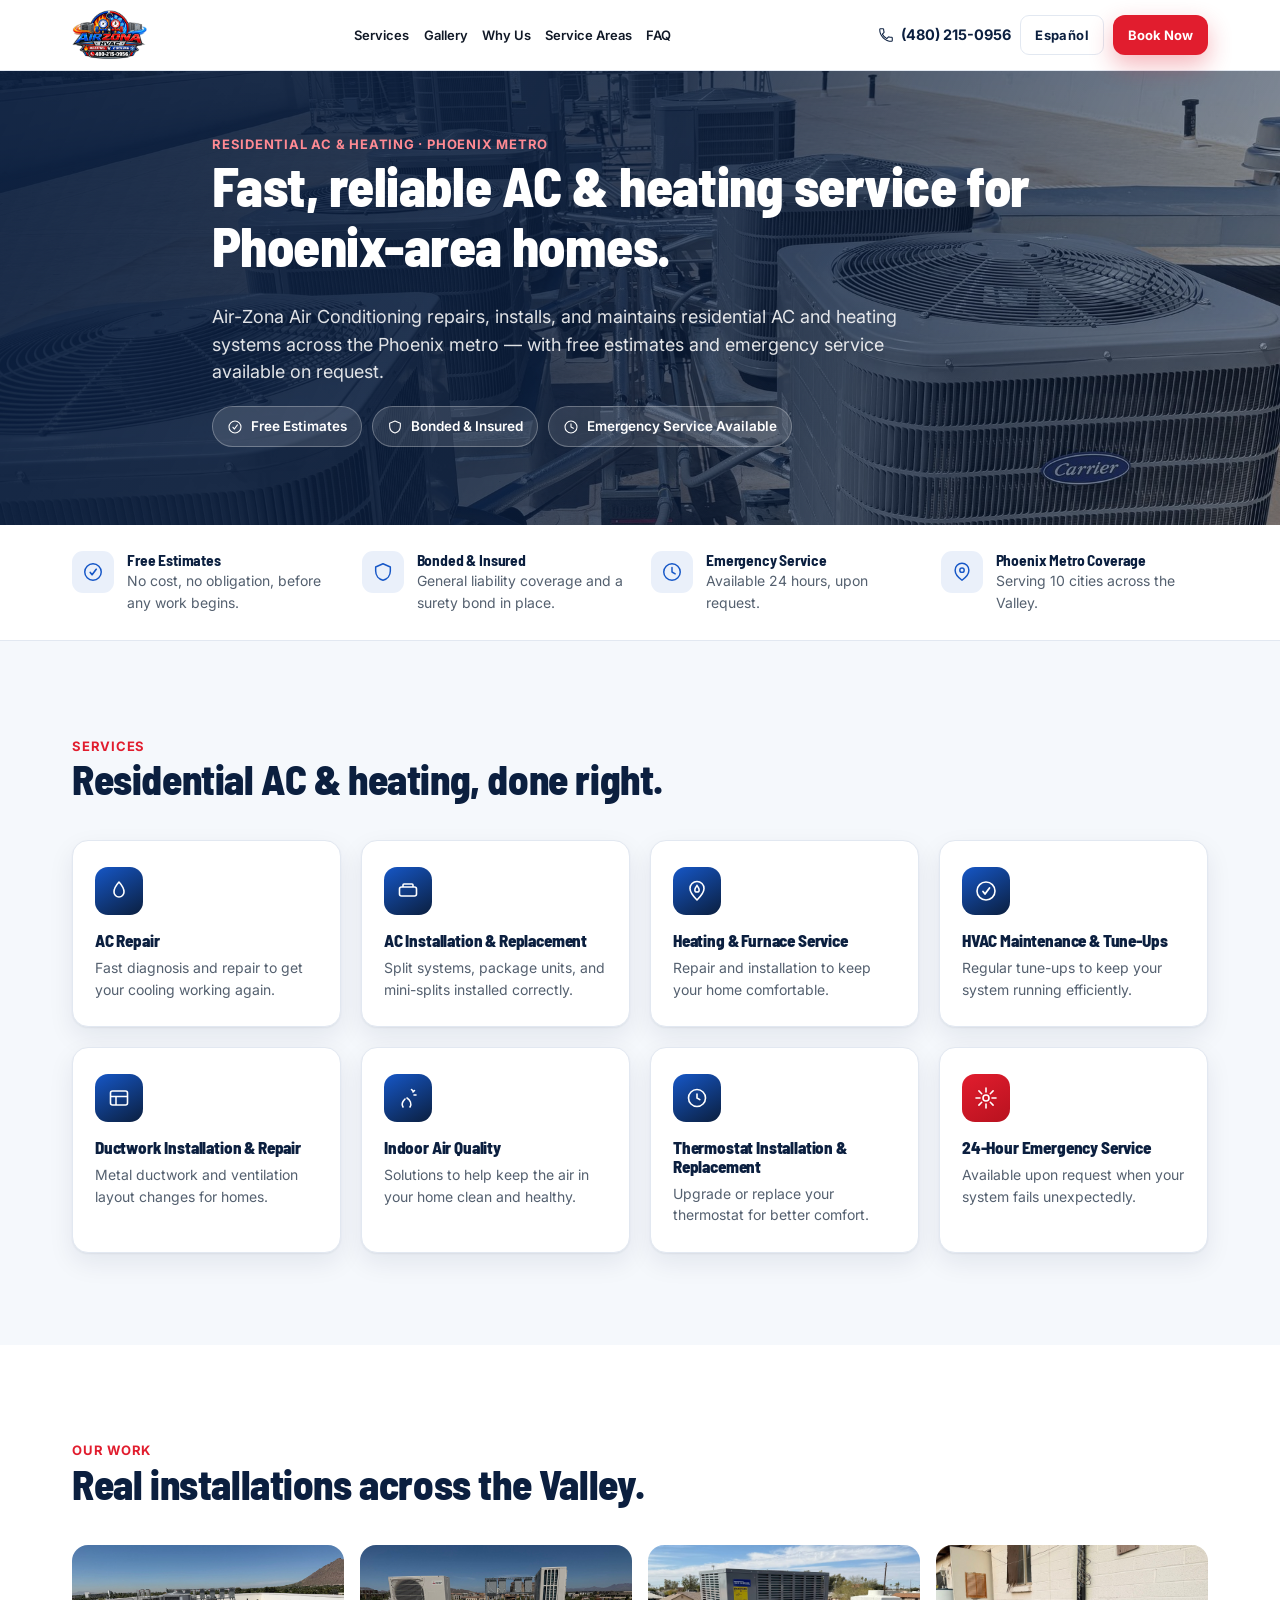
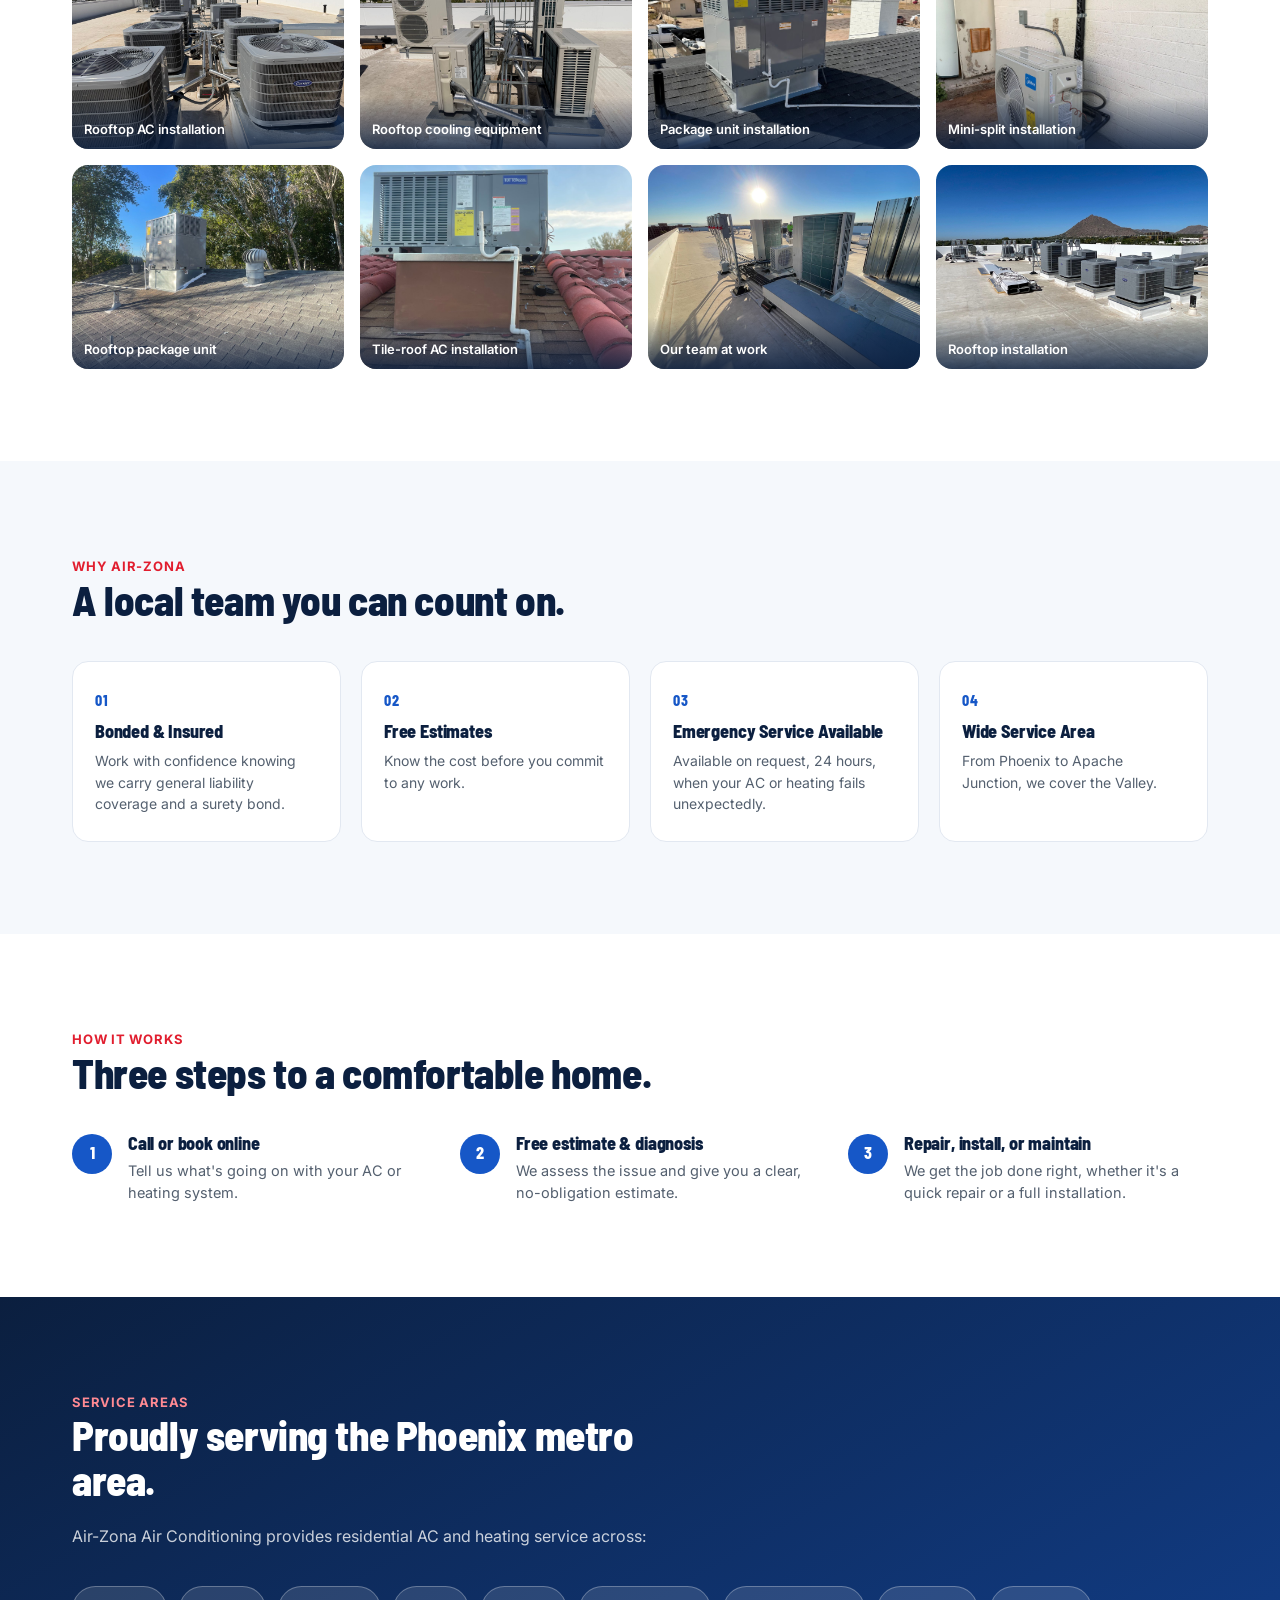
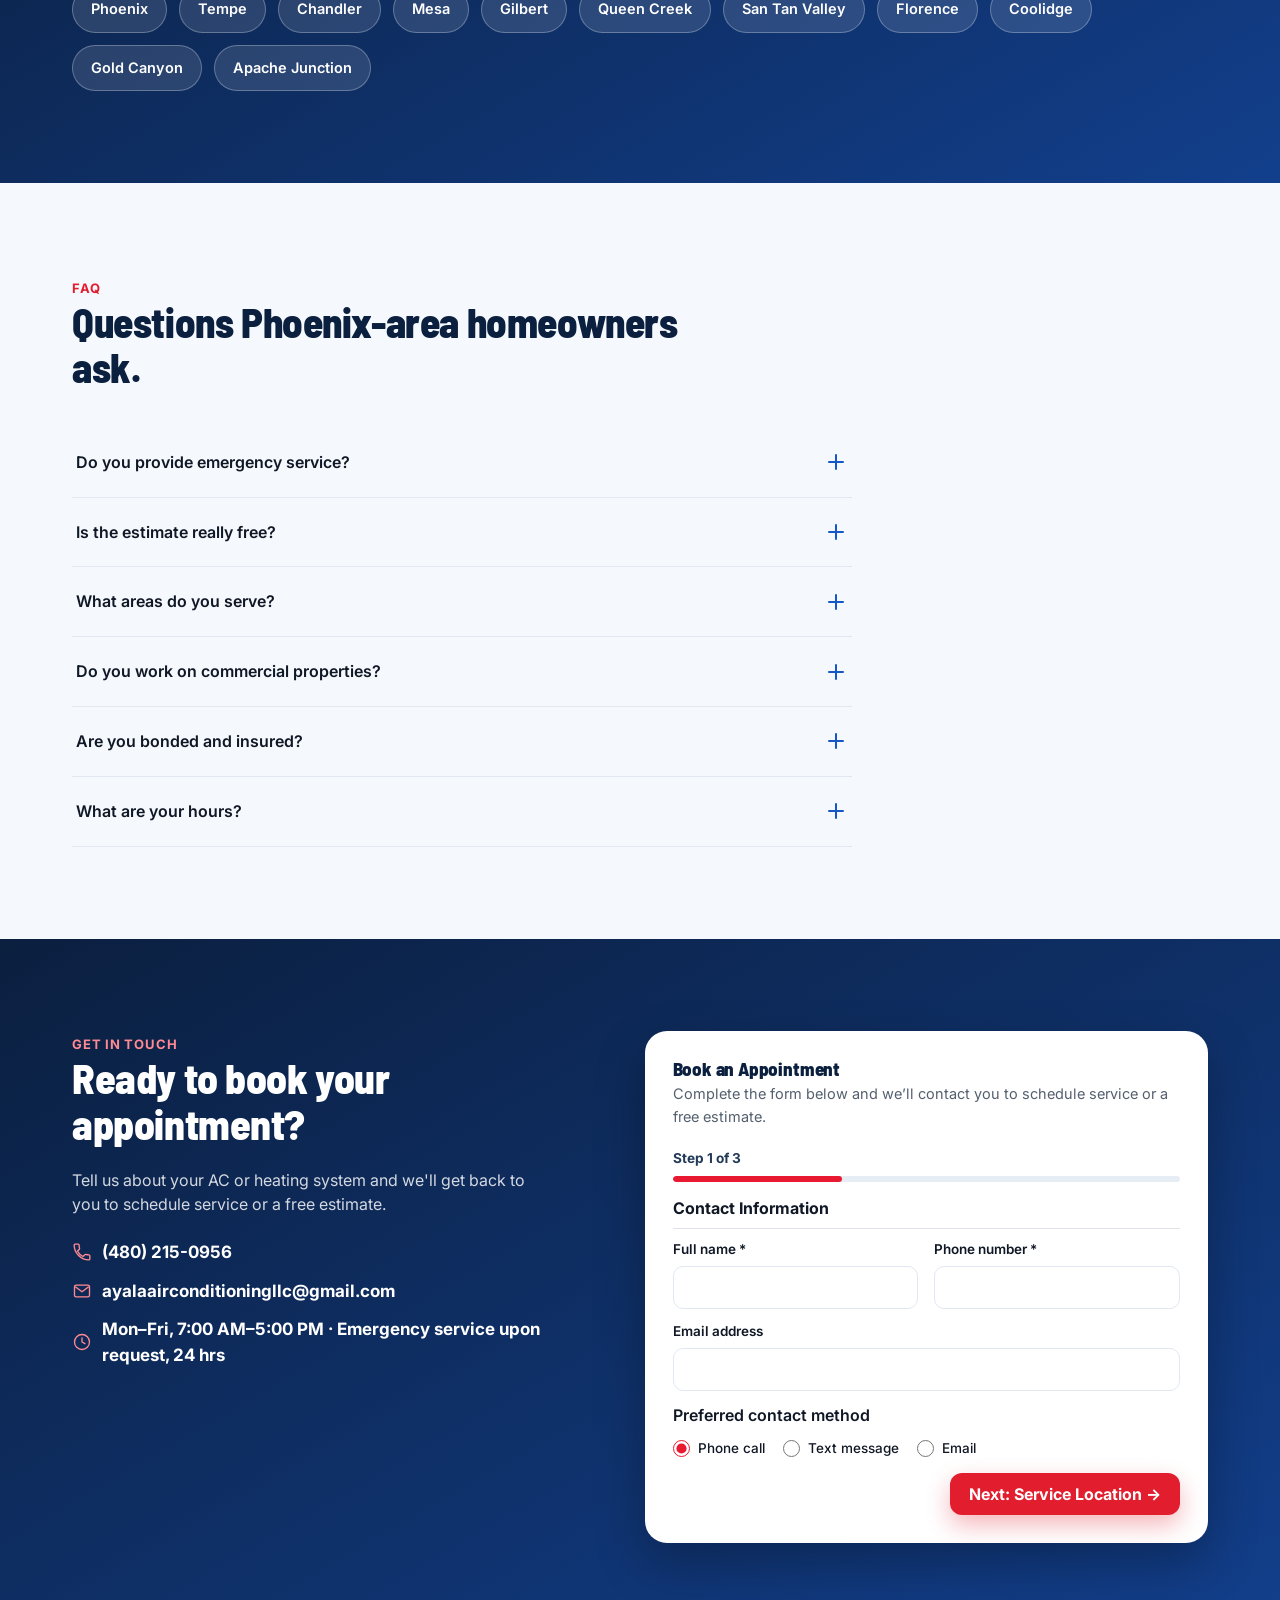
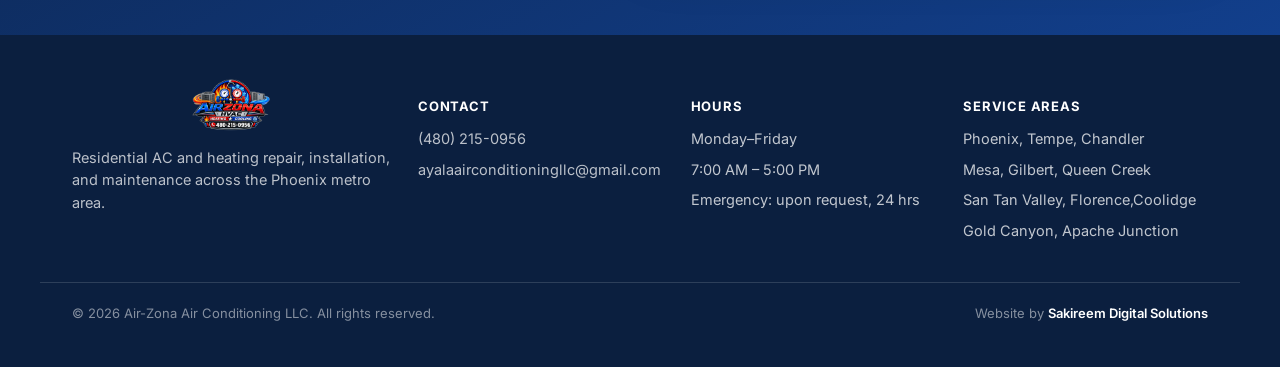
==== commit 1e7cfb76: "web3form update updated key for Air-zona" ====
--- a/index.html
+++ b/index.html
@@ -845,7 +845,7 @@
               <input
                 type="hidden"
                 name="access_key"
-                value="d2b60d08-87a3-4c4a-ab81-ee1c70e3710a"
+                value="1eff8d76-9dea-4cdf-8519-2a9d29ecc3ae"
               />
               <input
                 type="hidden"
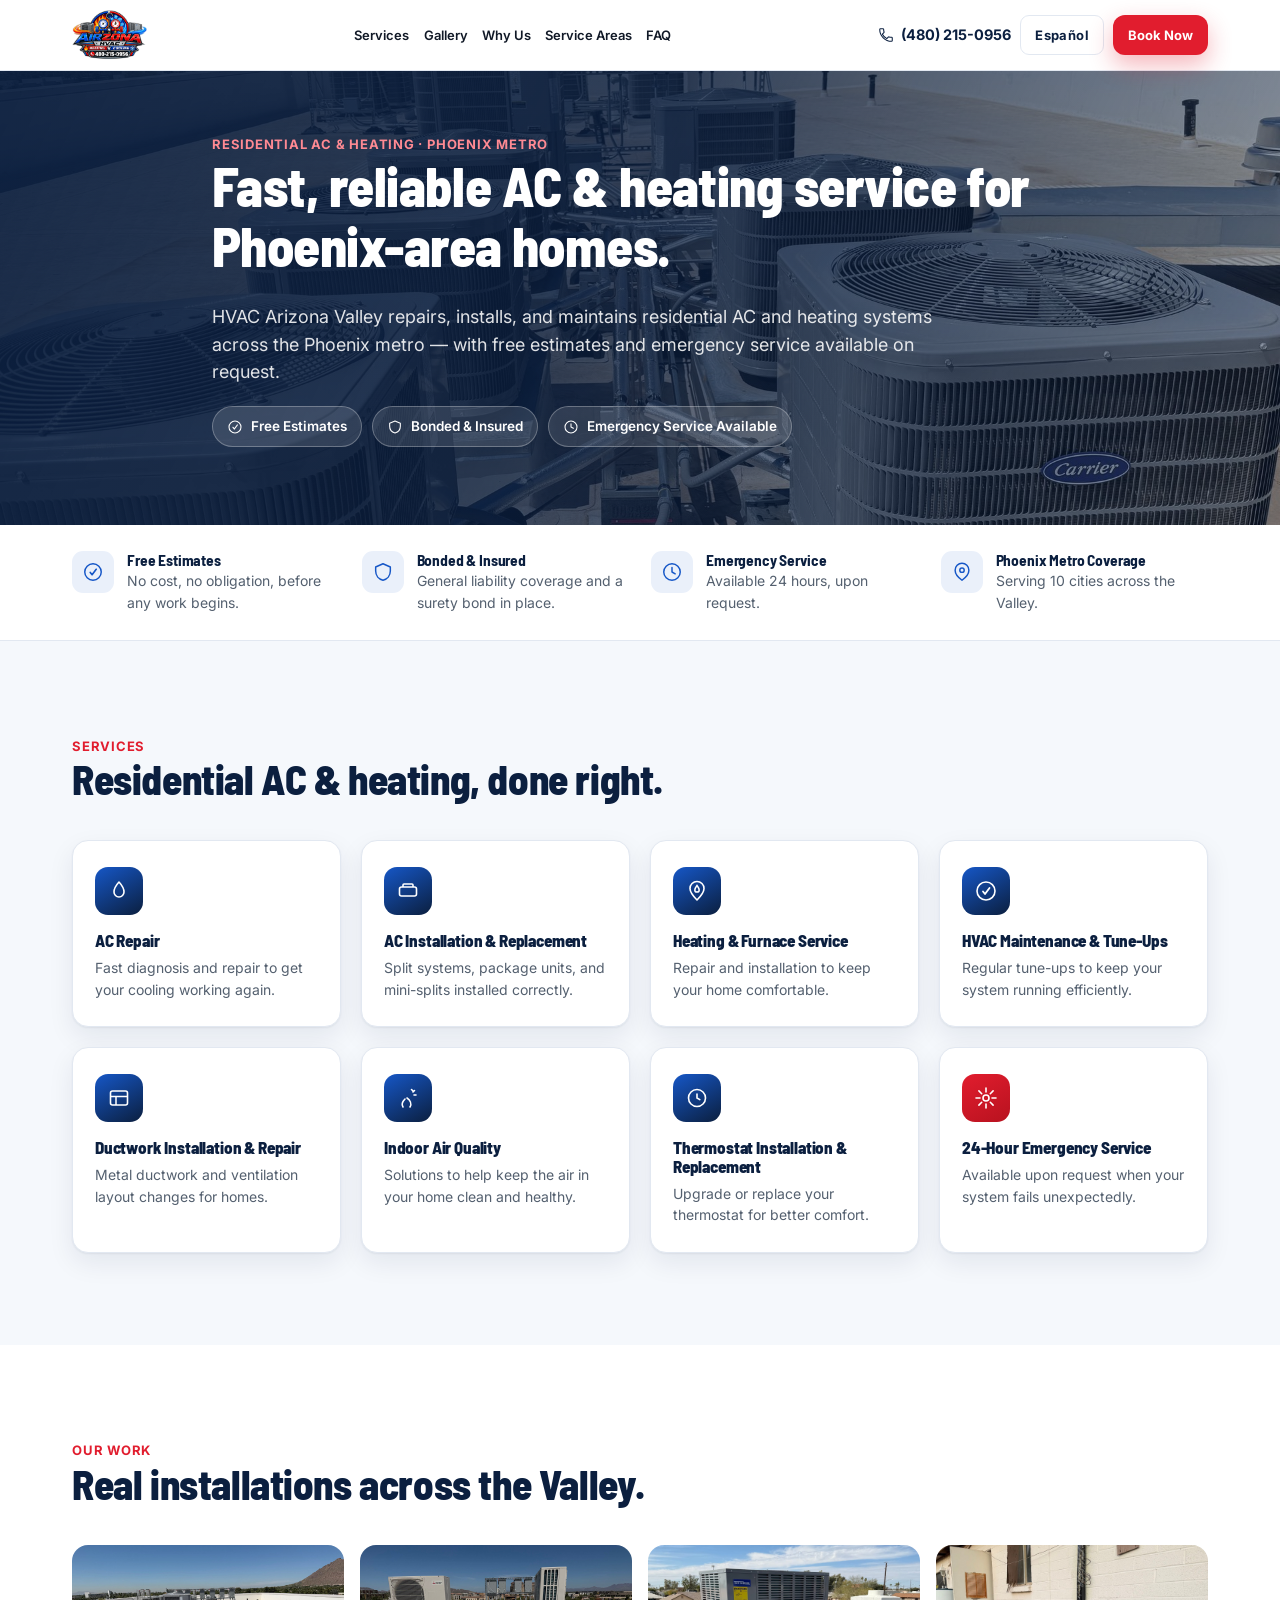
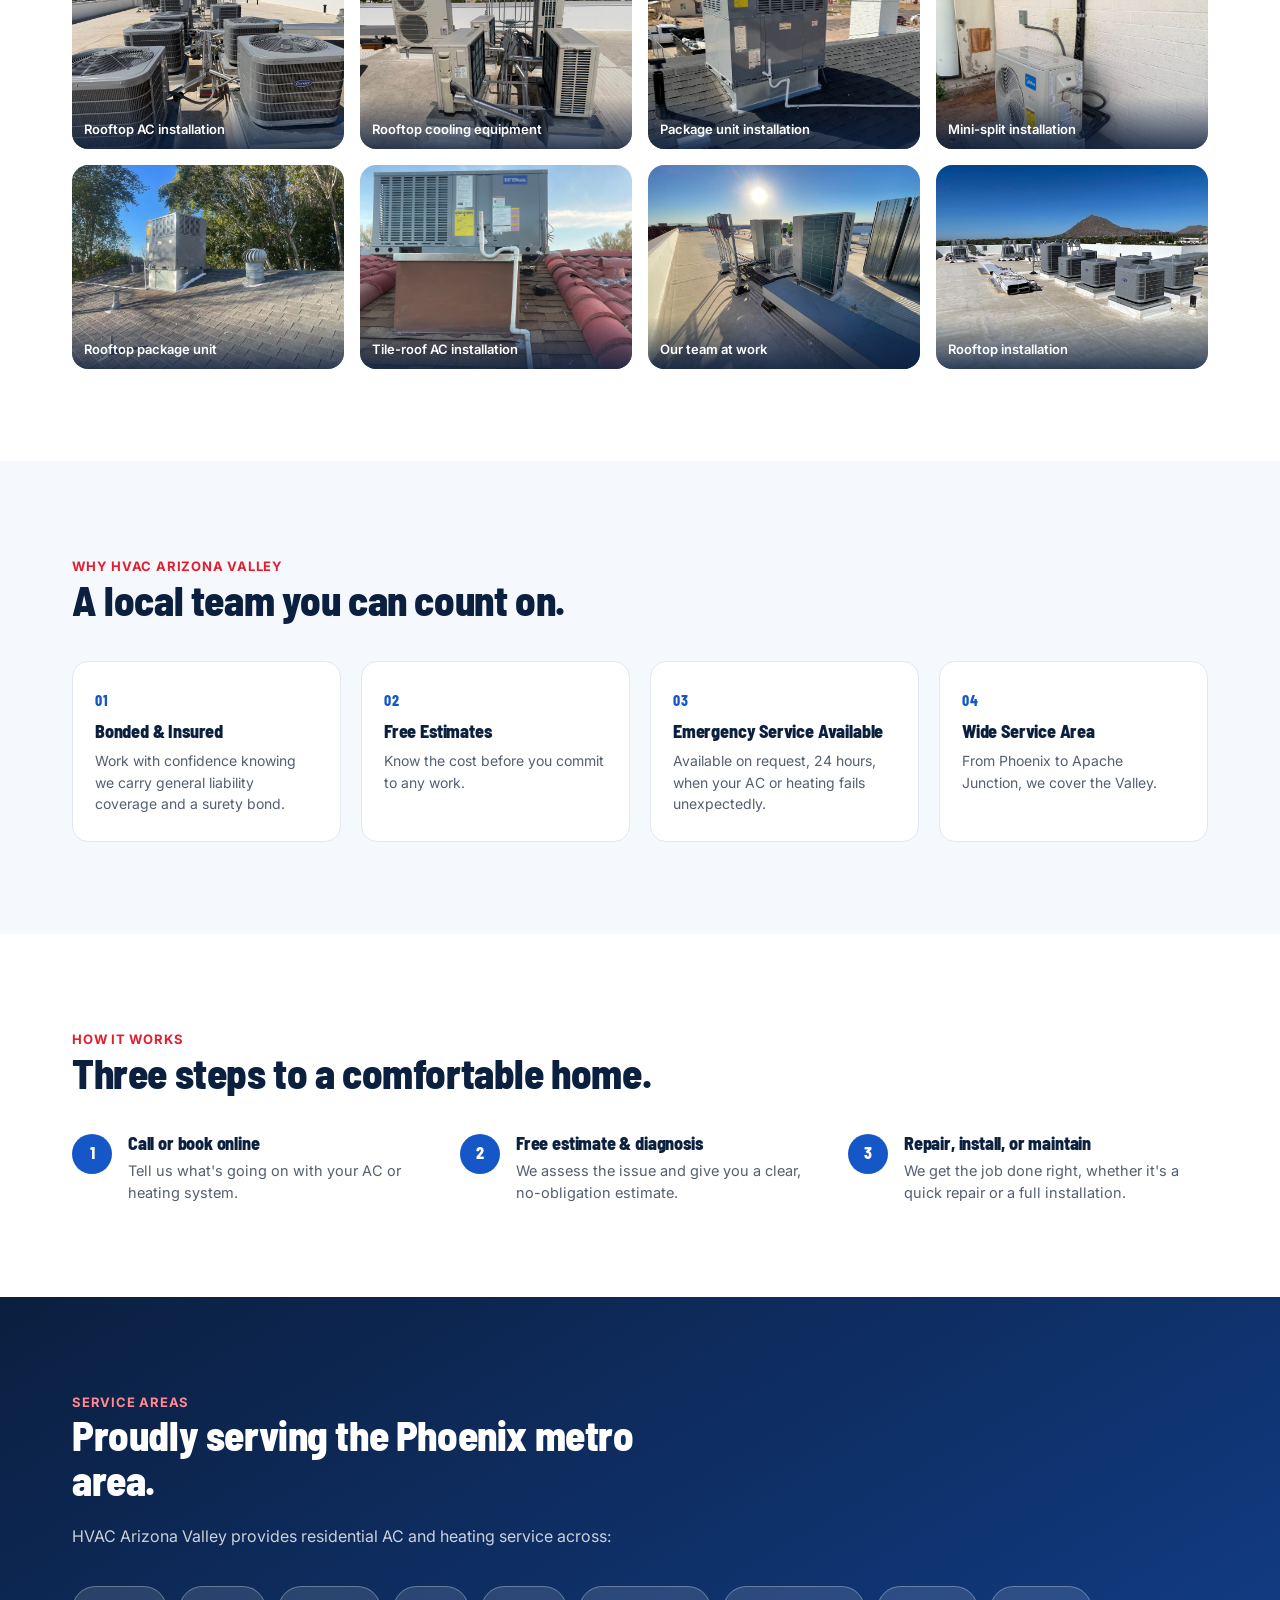
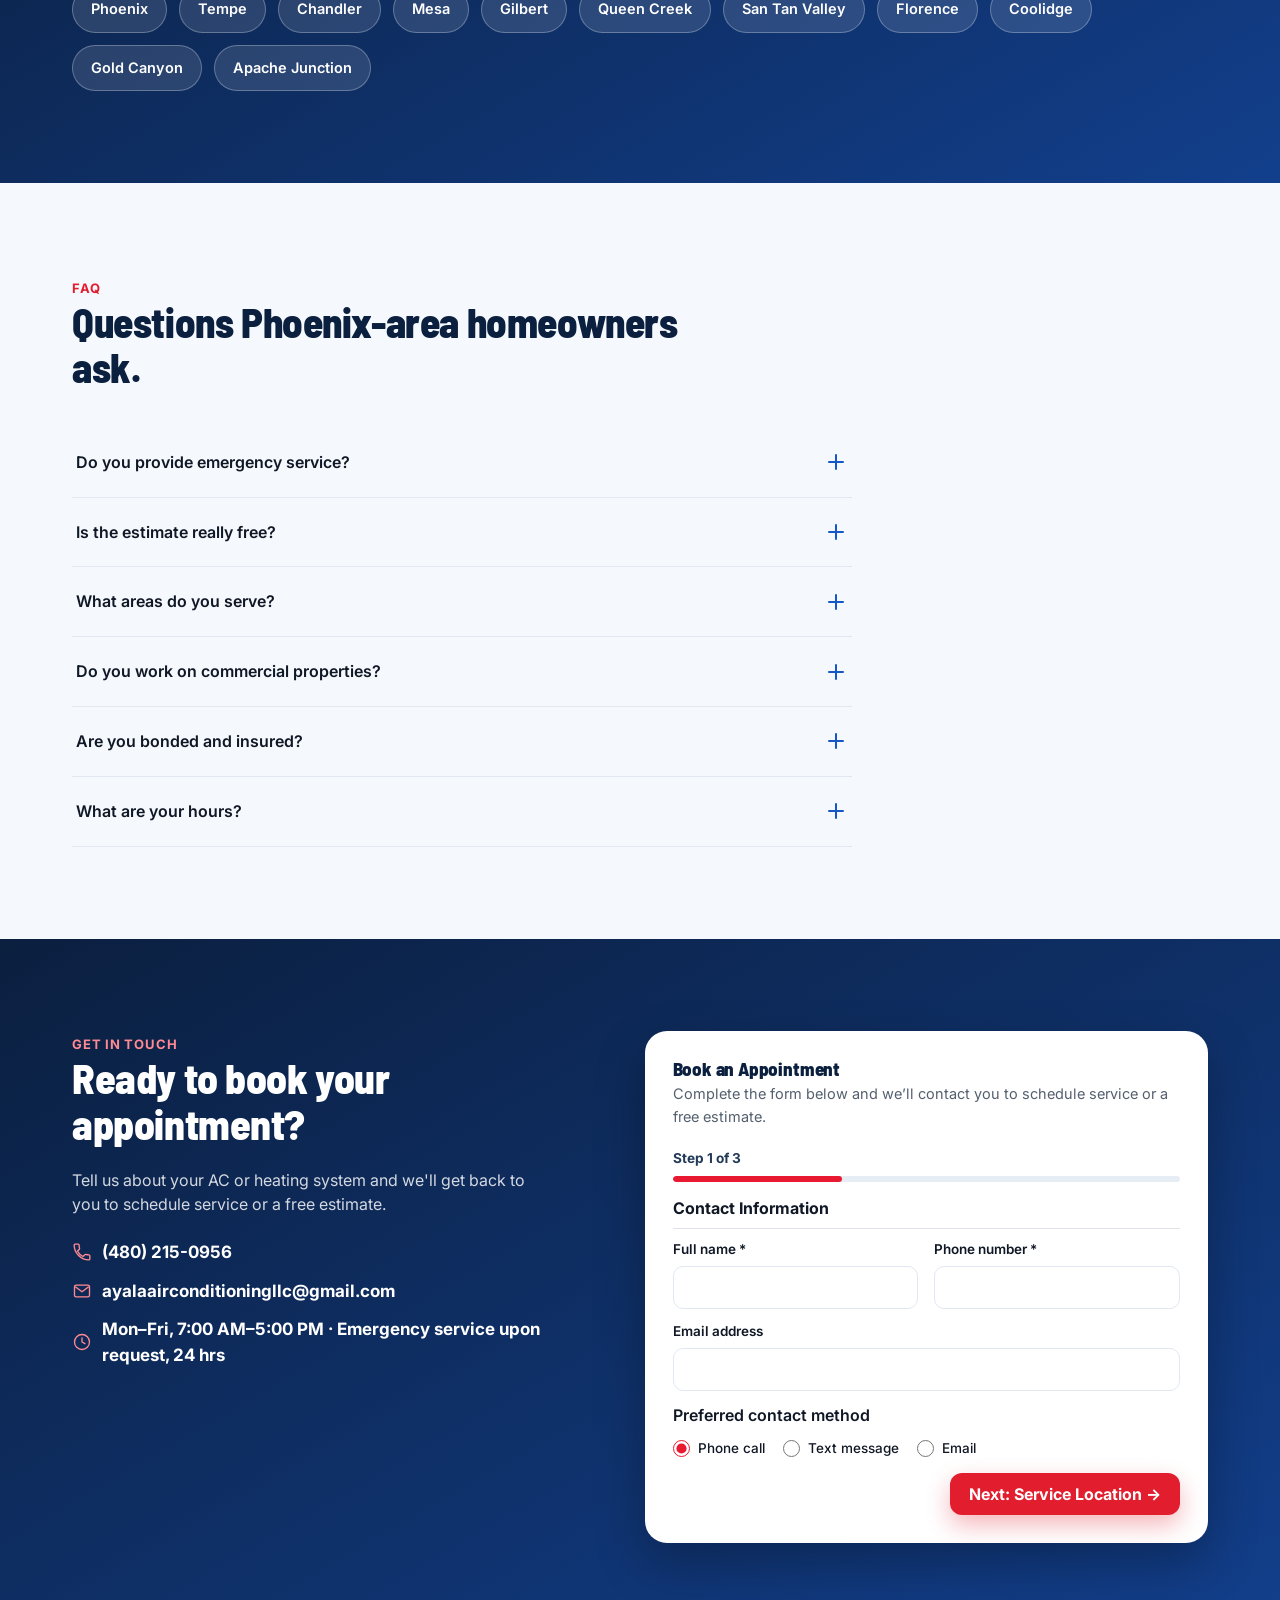
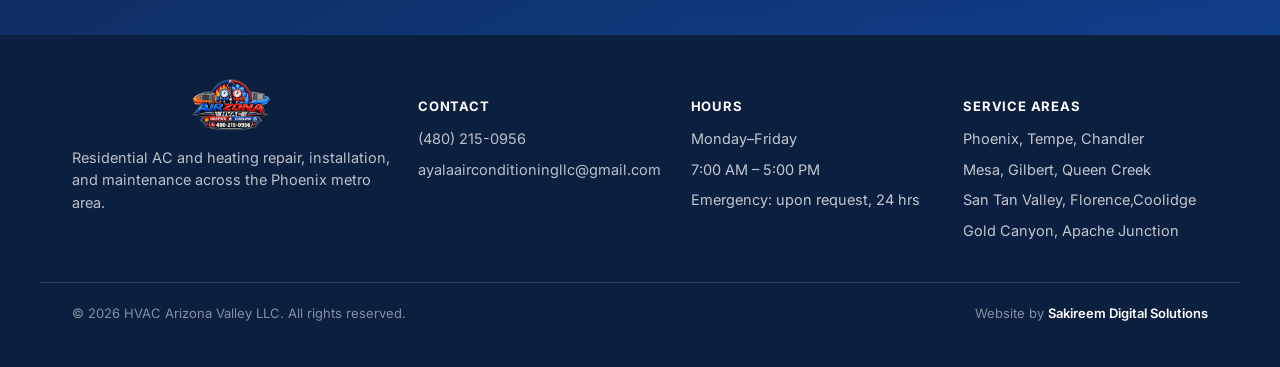
==== commit ce3fbd36: "updated index.html updated business name" ====
--- a/index.html
+++ b/index.html
@@ -4,12 +4,11 @@
     <meta charset="UTF-8" />
     <meta name="viewport" content="width=device-width, initial-scale=1" />
     <title>
-      Air-Zona Air Conditioning LLC | Residential AC &amp; Heating in Phoenix,
-      AZ
+      HVAC Arizona Valley LLC | Residential AC &amp; Heating in Phoenix, AZ
     </title>
     <meta
       name="description"
-      content="Air-Zona Air Conditioning LLC provides residential AC repair, installation, heating, and maintenance across Phoenix, Tempe, Chandler, Mesa, Gilbert and the East Valley. Free estimates, bonded &amp; insured, emergency service available."
+      content="HVAC Arizona Valley LLC provides residential AC repair, installation, heating, and maintenance across Phoenix, Tempe, Chandler, Mesa, Gilbert and the East Valley. Free estimates, bonded &amp; insured, emergency service available."
     />
     <meta name="robots" content="noindex, nofollow" />
     <link rel="canonical" href="index.html" />
@@ -21,11 +20,11 @@
     <meta property="og:locale:alternate" content="es_US" />
     <meta
       property="og:title"
-      content="Air-Zona Air Conditioning LLC | Residential AC &amp; Heating in Phoenix, AZ"
+      content="HVAC Arizona Valley LLC | Residential AC &amp; Heating in Phoenix, AZ"
     />
     <meta
       property="og:description"
-      content="Air-Zona Air Conditioning LLC provides residential AC repair, installation, heating, and maintenance across Phoenix, Tempe, Chandler, Mesa, Gilbert and the East Valley. Free estimates, bonded &amp; insured, emergency service available."
+      content="HVAC Arizona Valley LLC provides residential AC repair, installation, heating, and maintenance across Phoenix, Tempe, Chandler, Mesa, Gilbert and the East Valley. Free estimates, bonded &amp; insured, emergency service available."
     />
     <link rel="icon" href="favicon.ico" />
     <link rel="preconnect" href="https://fonts.googleapis.com" />
@@ -45,7 +44,7 @@
     <header class="mk-header">
       <div class="container header-inner">
         <a class="brand" href="#top">
-          <img src="assets/logo.png" alt="Air-Zona Air Conditioning LLC" />
+          <img src="assets/logo.png" alt="HVAC Arizona Valley LLC" />
         </a>
         <nav class="nav-links" aria-label="Primary">
           <a href="#services">Services</a>
@@ -164,9 +163,9 @@
             Fast, reliable AC &amp; heating service for Phoenix-area homes.
           </h1>
           <p class="hero-lede">
-            Air-Zona Air Conditioning repairs, installs, and maintains
-            residential AC and heating systems across the Phoenix metro — with
-            free estimates and emergency service available on request.
+            HVAC Arizona Valley repairs, installs, and maintains residential AC
+            and heating systems across the Phoenix metro — with free estimates
+            and emergency service available on request.
           </p>
           <div class="hero-badges">
             <span class="badge">
@@ -542,7 +541,7 @@
             >
               <img
                 src="assets/commercial-rooftop-install-technician.jpg"
-                alt="Air-Zona technician on a rooftop installation"
+                alt="HVAC Arizona Valley technician on a rooftop installation"
                 loading="lazy"
               /><span class="gallery-caption">Our team at work</span>
             </button>
@@ -564,7 +563,7 @@
       <section class="why" id="why">
         <div class="container">
           <div class="section-head mk-reveal">
-            <span class="eyebrow">Why Air-Zona</span>
+            <span class="eyebrow">Why HVAC Arizona Valley</span>
             <h2>A local team you can count on.</h2>
           </div>
           <div class="why-grid mk-stagger">
@@ -636,8 +635,8 @@
             <span class="eyebrow eyebrow-on-dark">Service Areas</span>
             <h2>Proudly serving the Phoenix metro area.</h2>
             <p>
-              Air-Zona Air Conditioning provides residential AC and heating
-              service across:
+              HVAC Arizona Valley provides residential AC and heating service
+              across:
             </p>
           </div>
           <div class="areas-list mk-stagger">
@@ -850,9 +849,13 @@
               <input
                 type="hidden"
                 name="subject"
-                value="New Air-Zona HVAC Service Request"
+                value="New HVAC Arizona Valley HVAC Service Request"
               />
-              <input type="hidden" name="from_name" value="Air-Zona Website" />
+              <input
+                type="hidden"
+                name="from_name"
+                value="HVAC Arizona Valley Website"
+              />
               <input
                 type="checkbox"
                 name="botcheck"
@@ -1091,9 +1094,9 @@
                   ></textarea>
                 </div>
                 <p class="az-form-disclaimer">
-                  Submitting this request does not confirm an appointment.
-                  Air-Zona will contact you to discuss availability and schedule
-                  service.
+                  Submitting this request does not confirm an appointment. HVAC
+                  Arizona Valley will contact you to discuss availability and
+                  schedule service.
                 </p>
                 <div class="az-wizard-actions az-final-actions">
                   <button type="button" class="btn az-back">← Back</button
@@ -1119,7 +1122,7 @@
       <div class="container footer-grid">
         <div class="footer-col">
           <div class="footer-brand">
-            <img src="assets/logo.png" alt="Air-Zona Air Conditioning LLC" />
+            <img src="assets/logo.png" alt="HVAC Arizona Valley LLC" />
           </div>
           <p>
             Residential AC and heating repair, installation, and maintenance
@@ -1157,8 +1160,8 @@
       </div>
       <div class="container footer-bottom">
         <span>
-          &copy; <span id="year"></span> Air-Zona Air Conditioning LLC. All
-          rights reserved.
+          &copy; <span id="year"></span> HVAC Arizona Valley LLC. All rights
+          reserved.
         </span>
 
         <span class="site-credit">
@@ -1217,7 +1220,7 @@
       {
         "@context": "https://schema.org",
         "@type": "HVACBusiness",
-        "name": "Air-Zona Air Conditioning LLC",
+        "name": "HVAC Arizona Valley LLC",
         "inLanguage": "en-US",
         "telephone": "+1-480-215-0956",
         "email": "ayalaairconditioningllc@gmail.com",
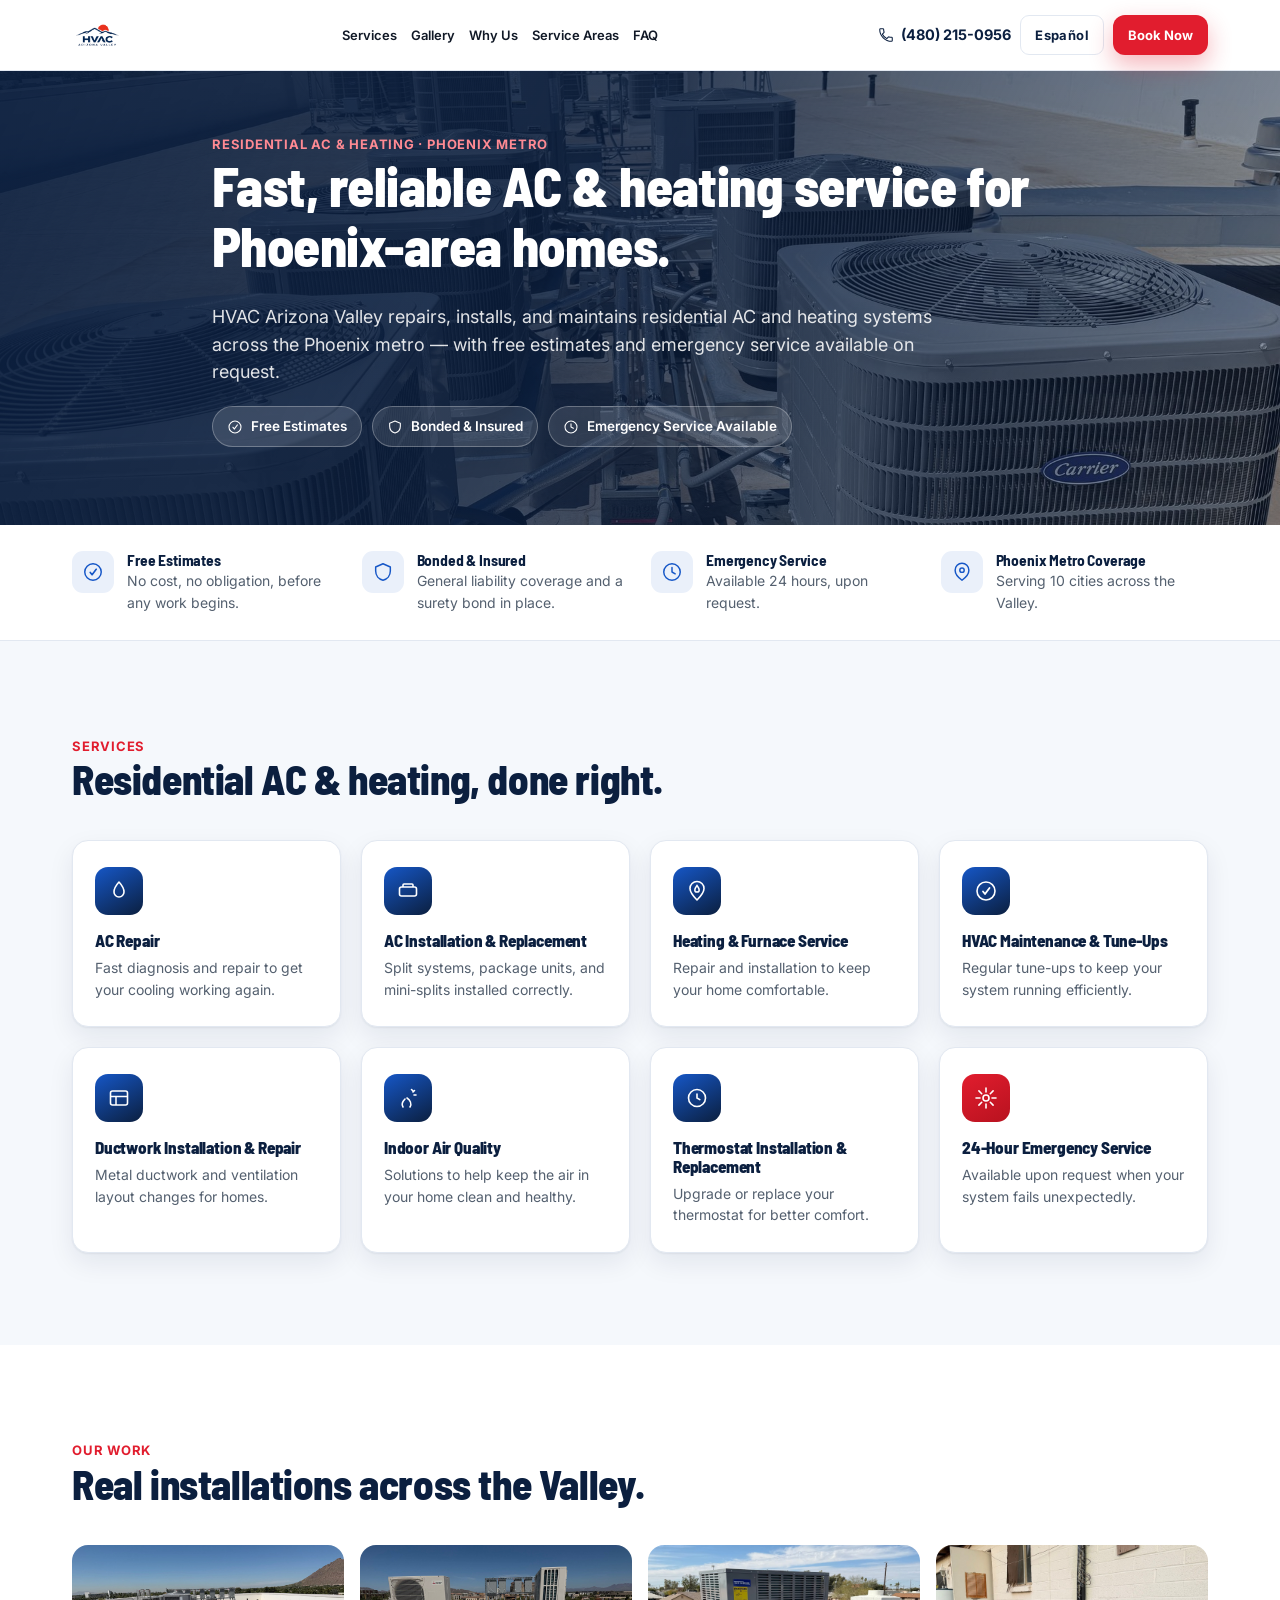
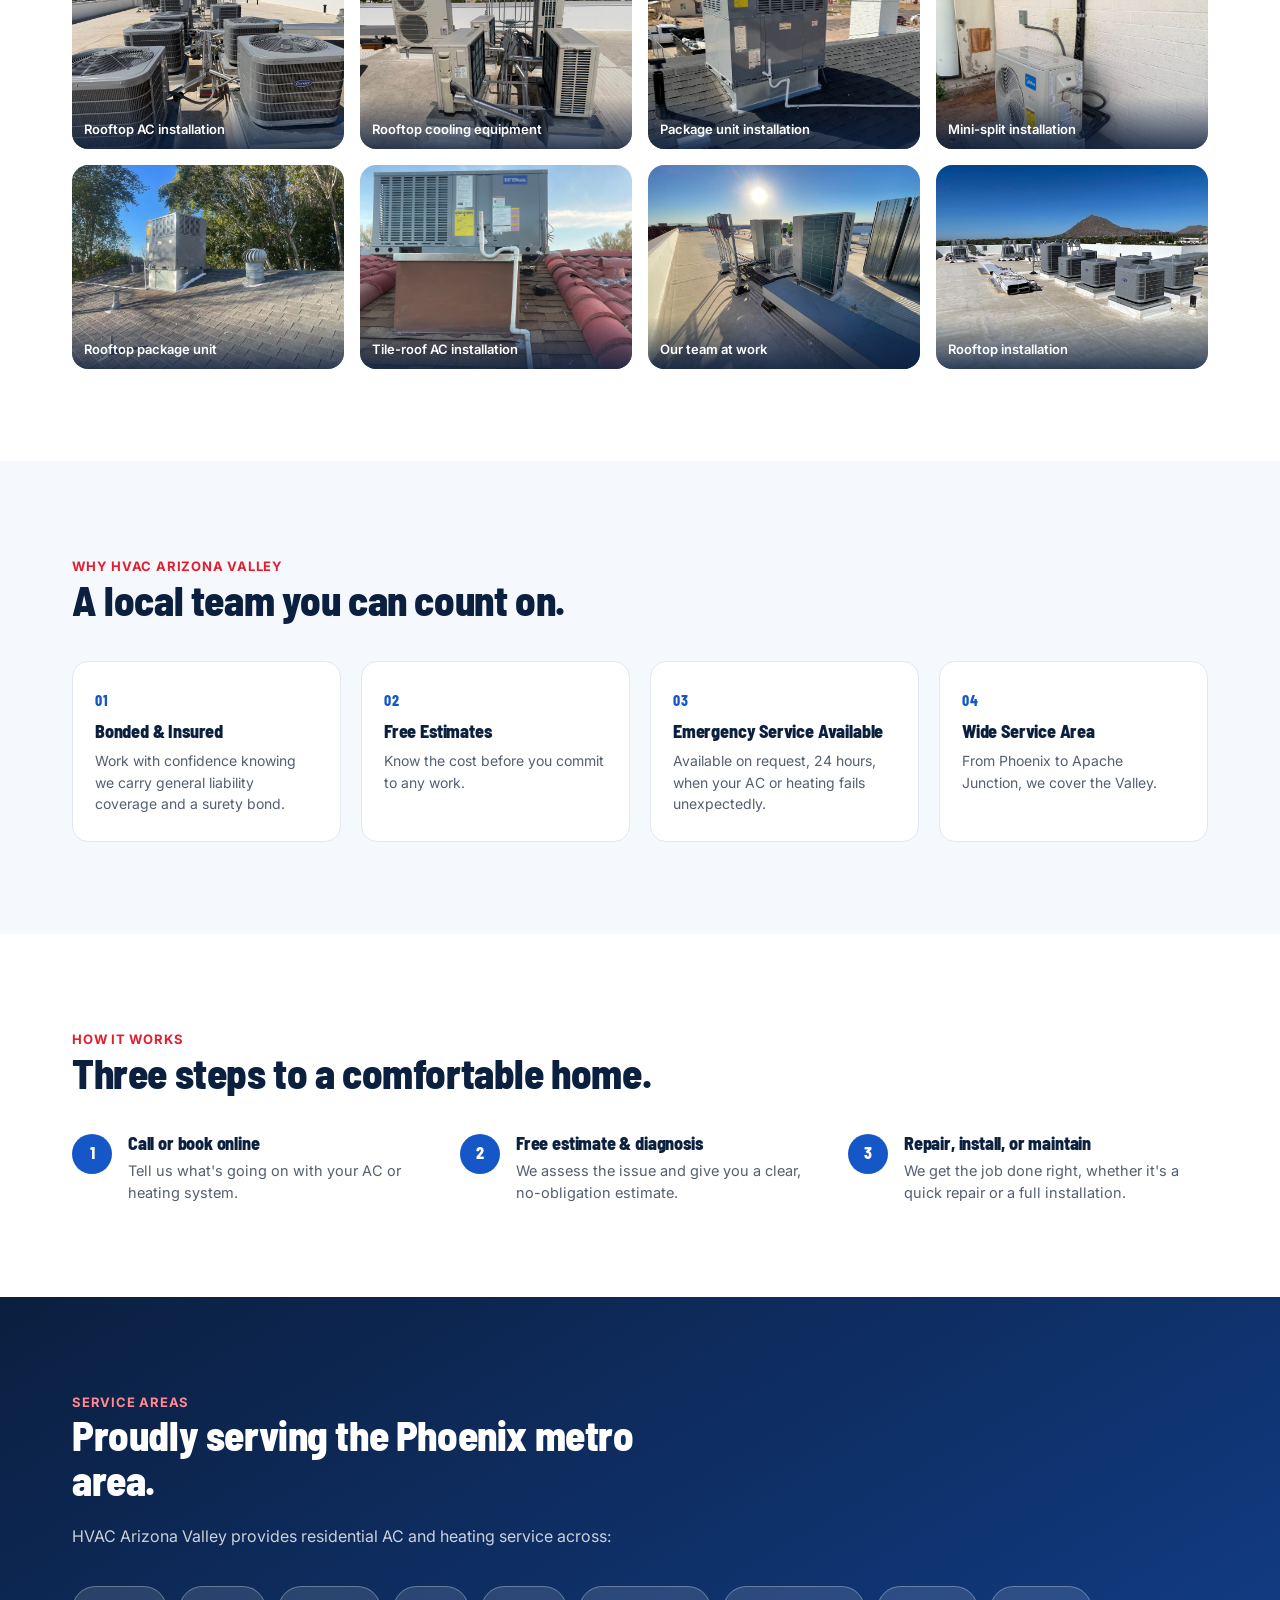
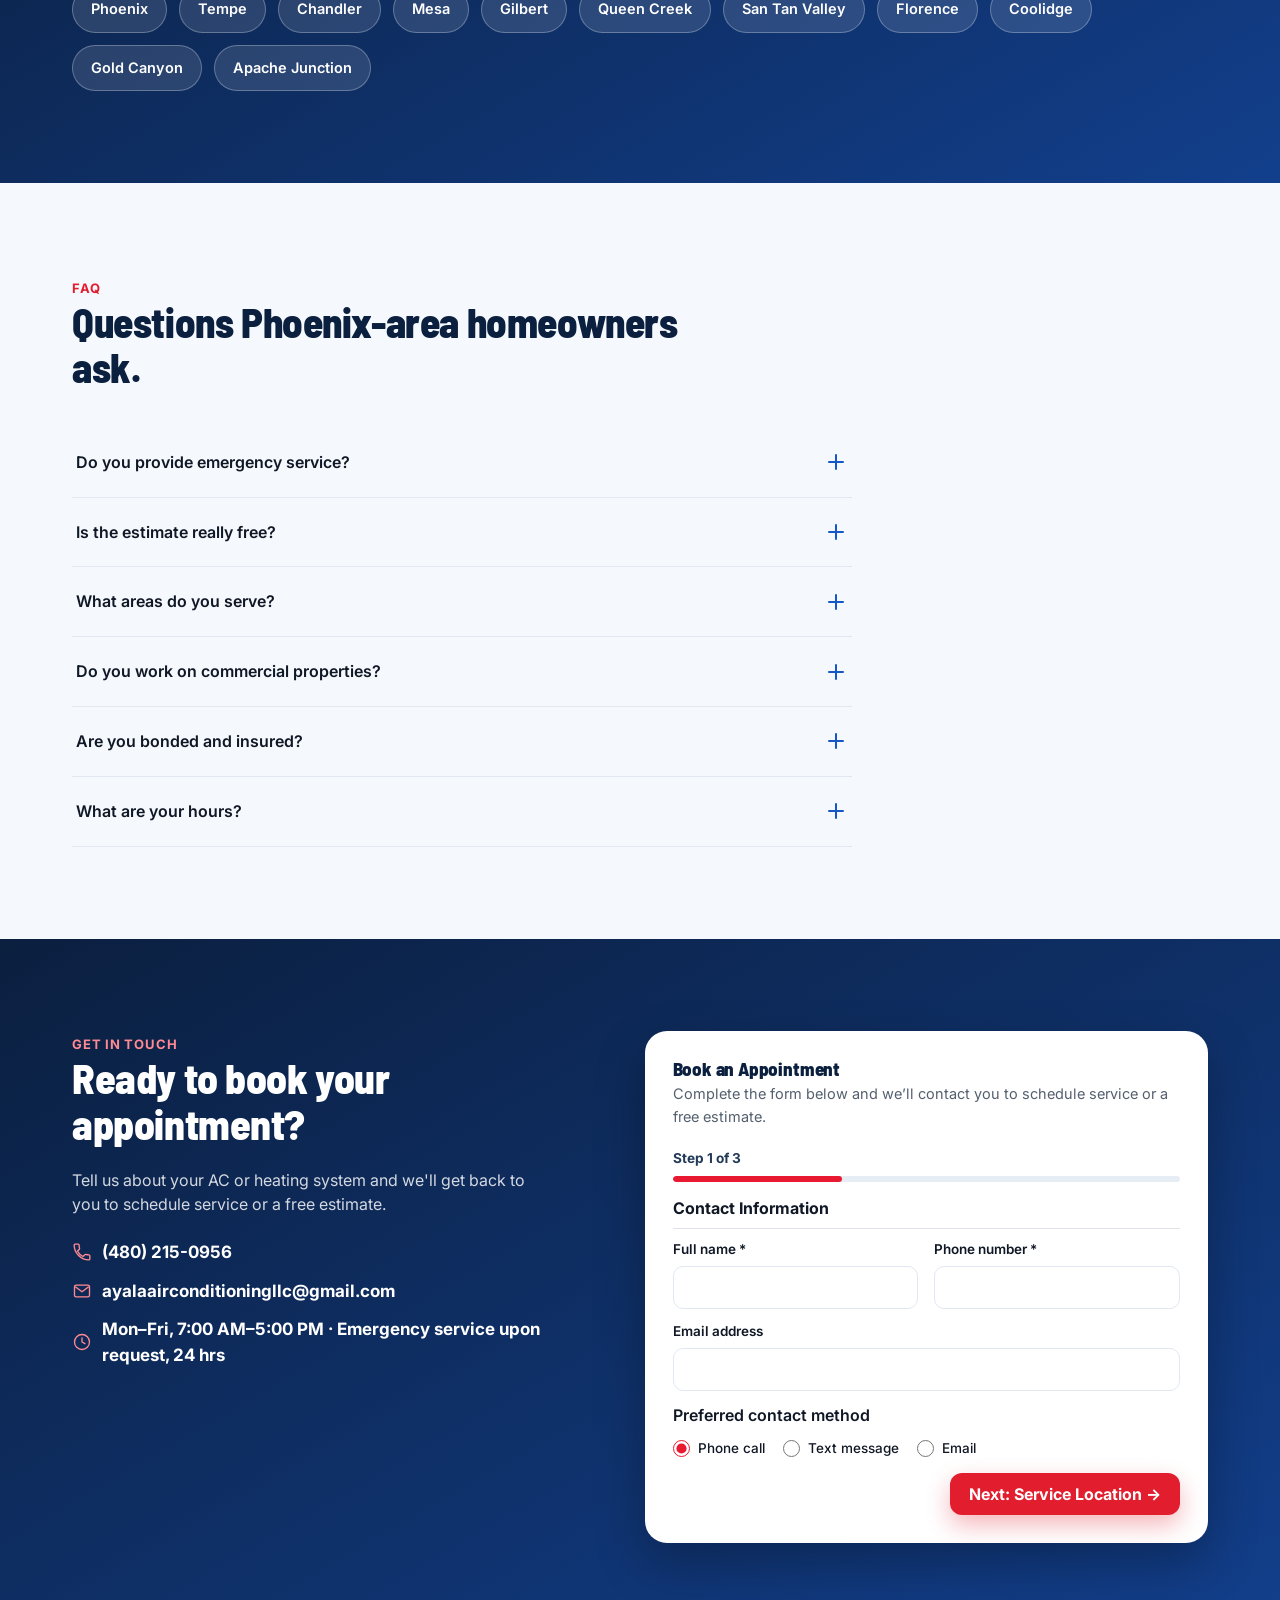
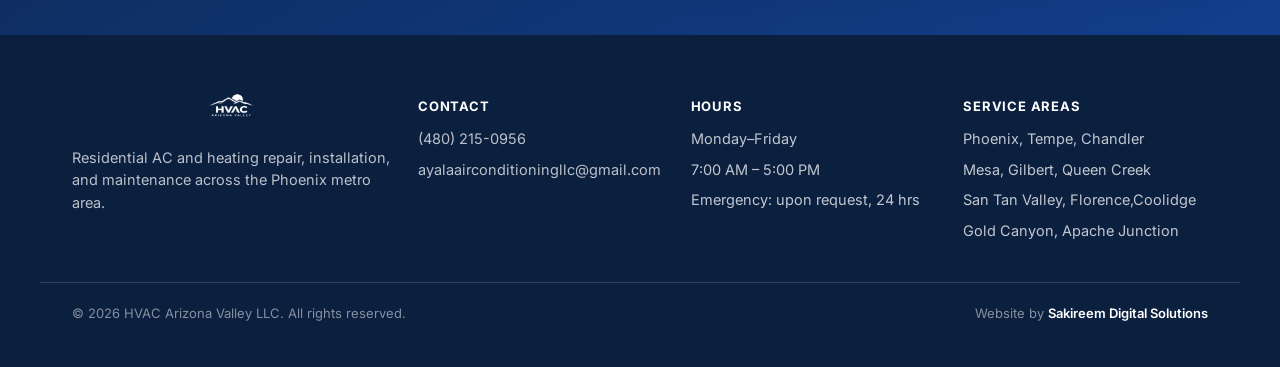
==== commit 2bfb5585: "updated logo updated logo" ====
--- a/index.html
+++ b/index.html
@@ -44,7 +44,10 @@
     <header class="mk-header">
       <div class="container header-inner">
         <a class="brand" href="#top">
-          <img src="assets/logo.png" alt="HVAC Arizona Valley LLC" />
+          <img
+            src="assets/hvacArizonaValley_logo.png"
+            alt="HVAC Arizona Valley LLC"
+          />
         </a>
         <nav class="nav-links" aria-label="Primary">
           <a href="#services">Services</a>
@@ -1122,7 +1125,10 @@
       <div class="container footer-grid">
         <div class="footer-col">
           <div class="footer-brand">
-            <img src="assets/logo.png" alt="HVAC Arizona Valley LLC" />
+            <img
+              src="assets/hvacArizonaValley_logo_white.png"
+              alt="HVAC Arizona Valley LLC"
+            />
           </div>
           <p>
             Residential AC and heating repair, installation, and maintenance
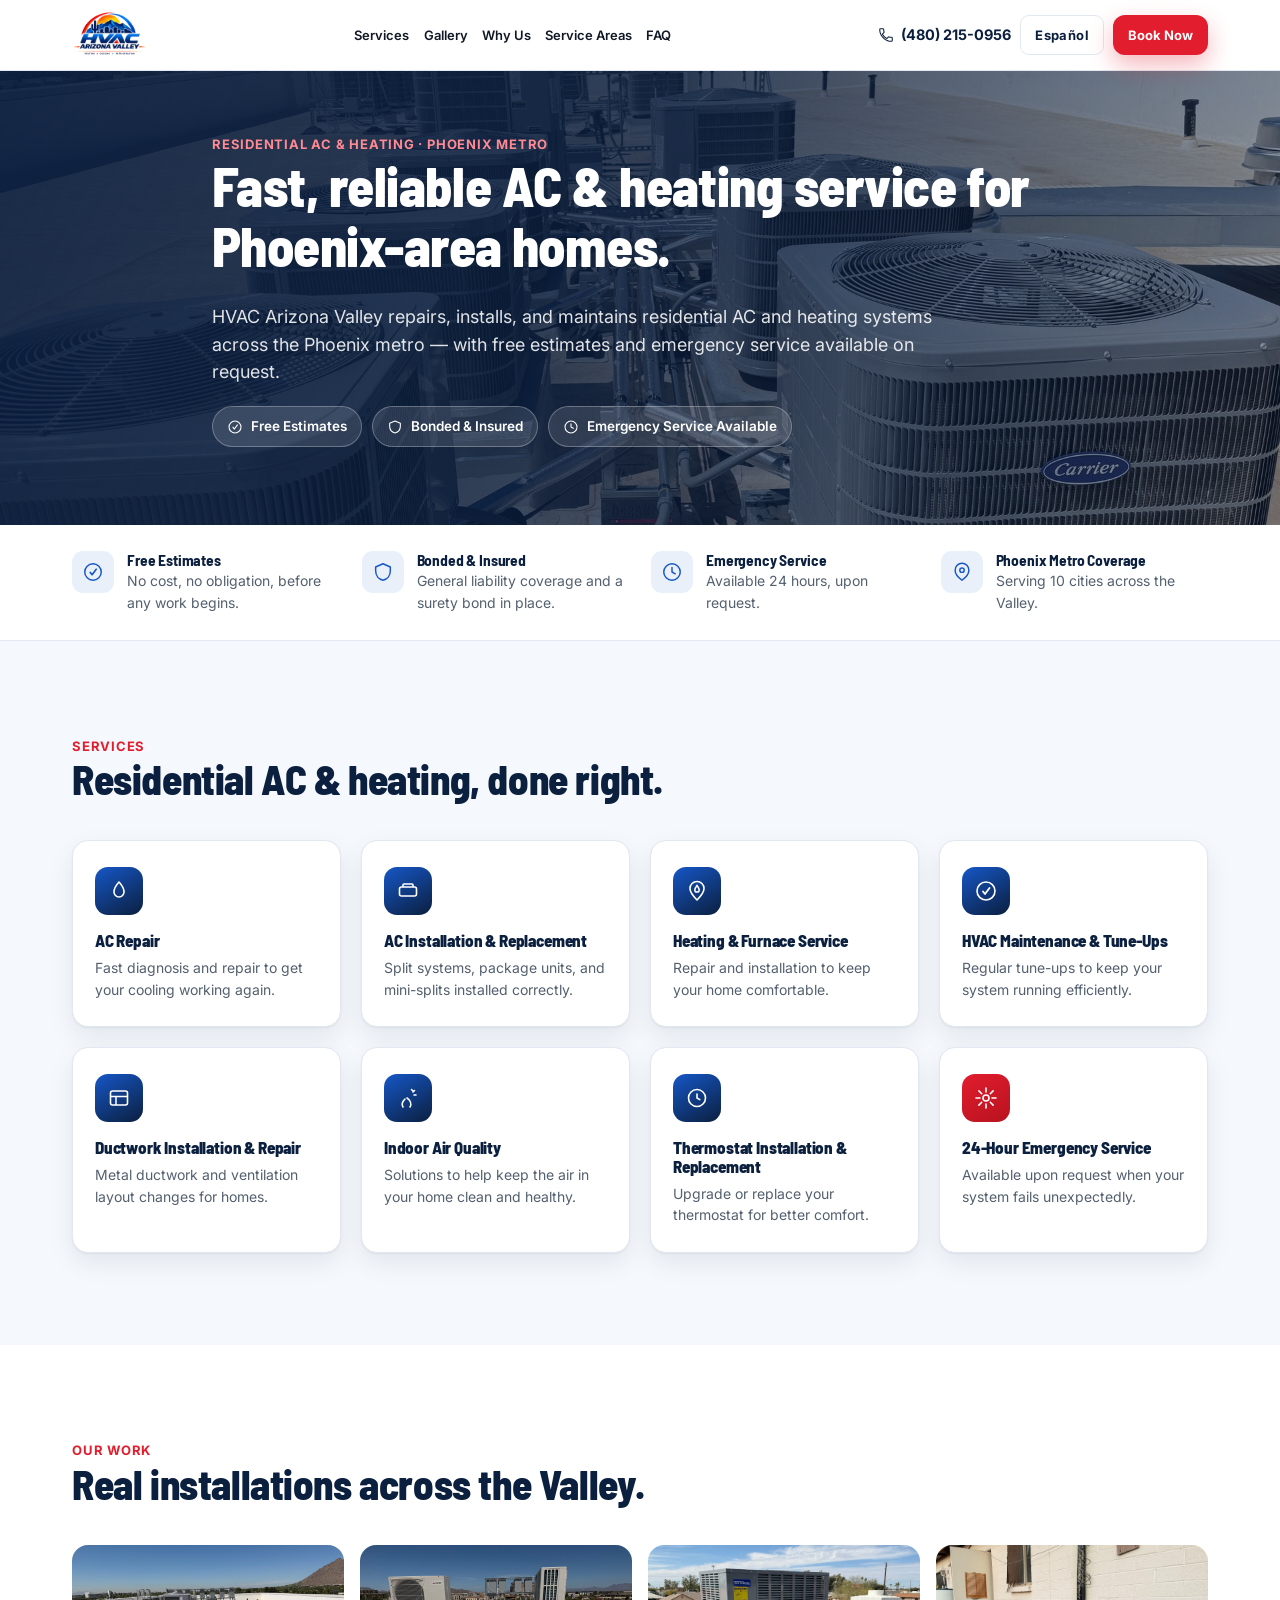
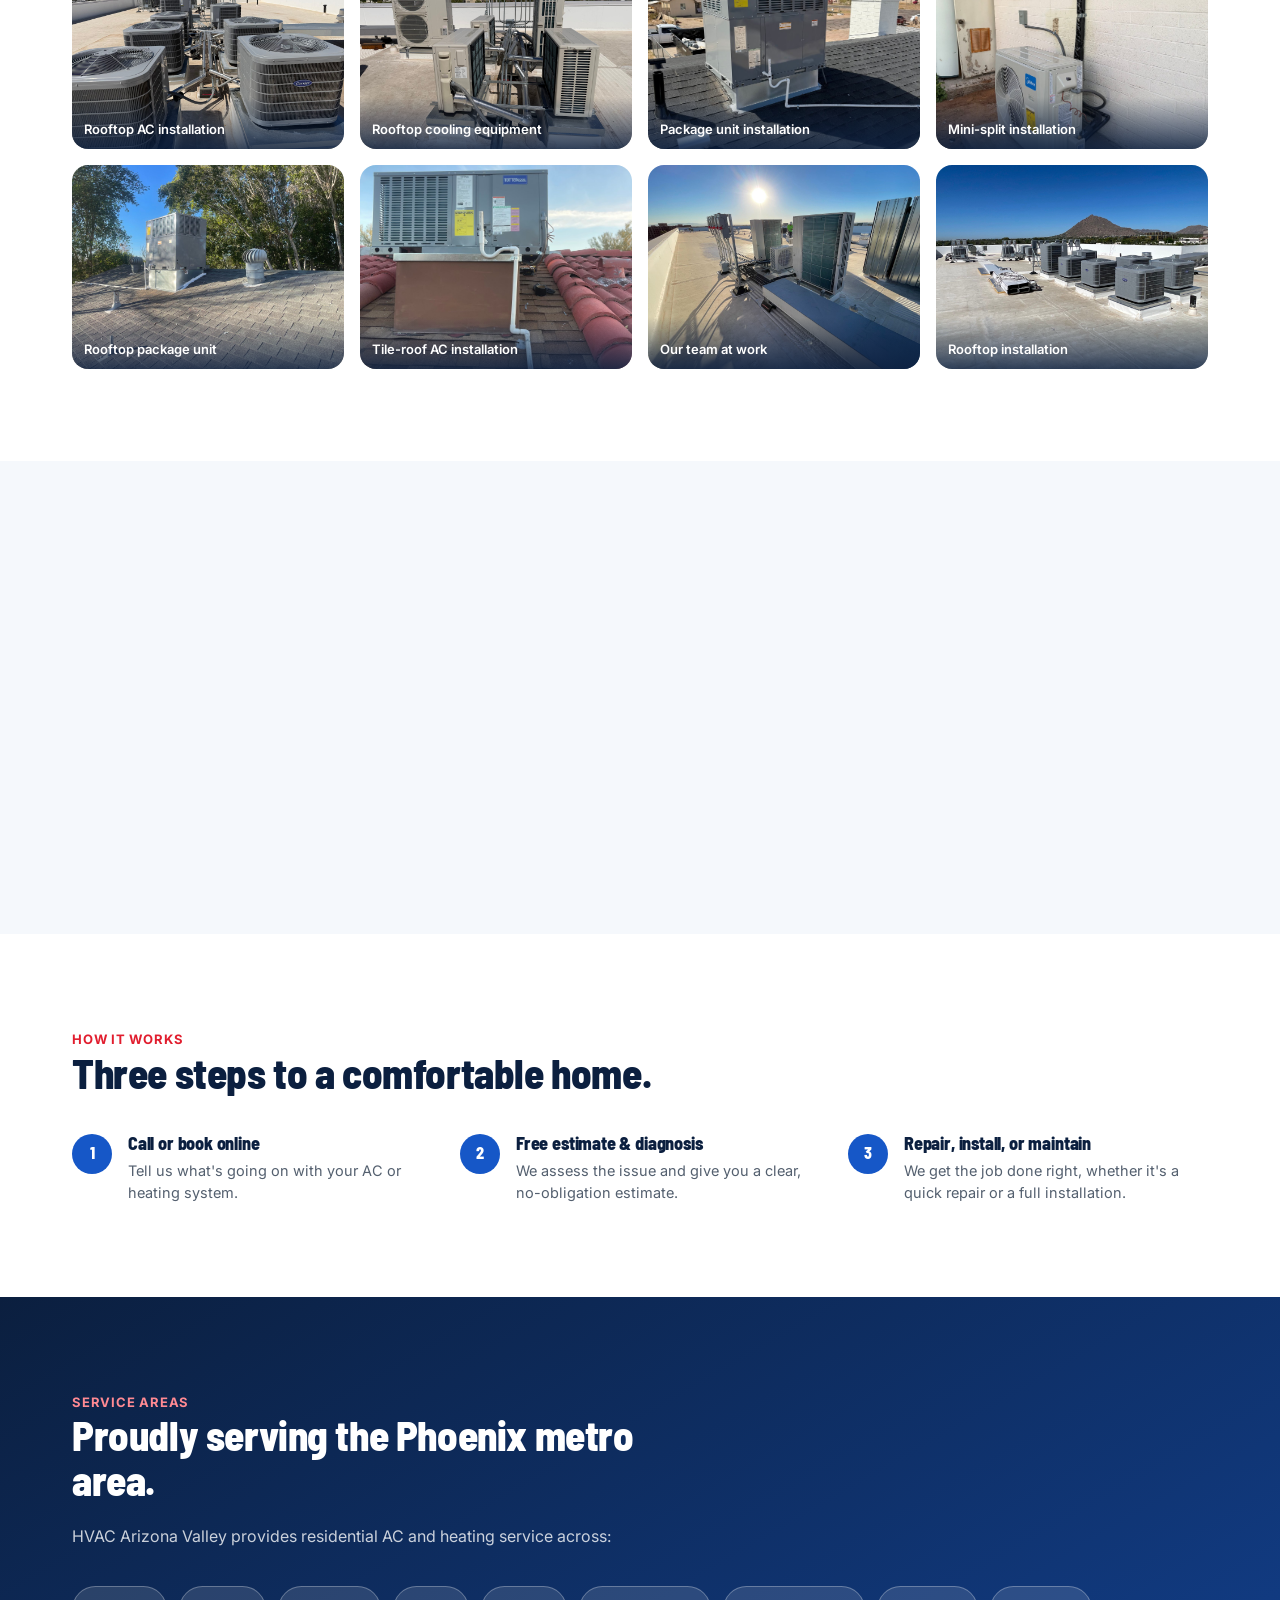
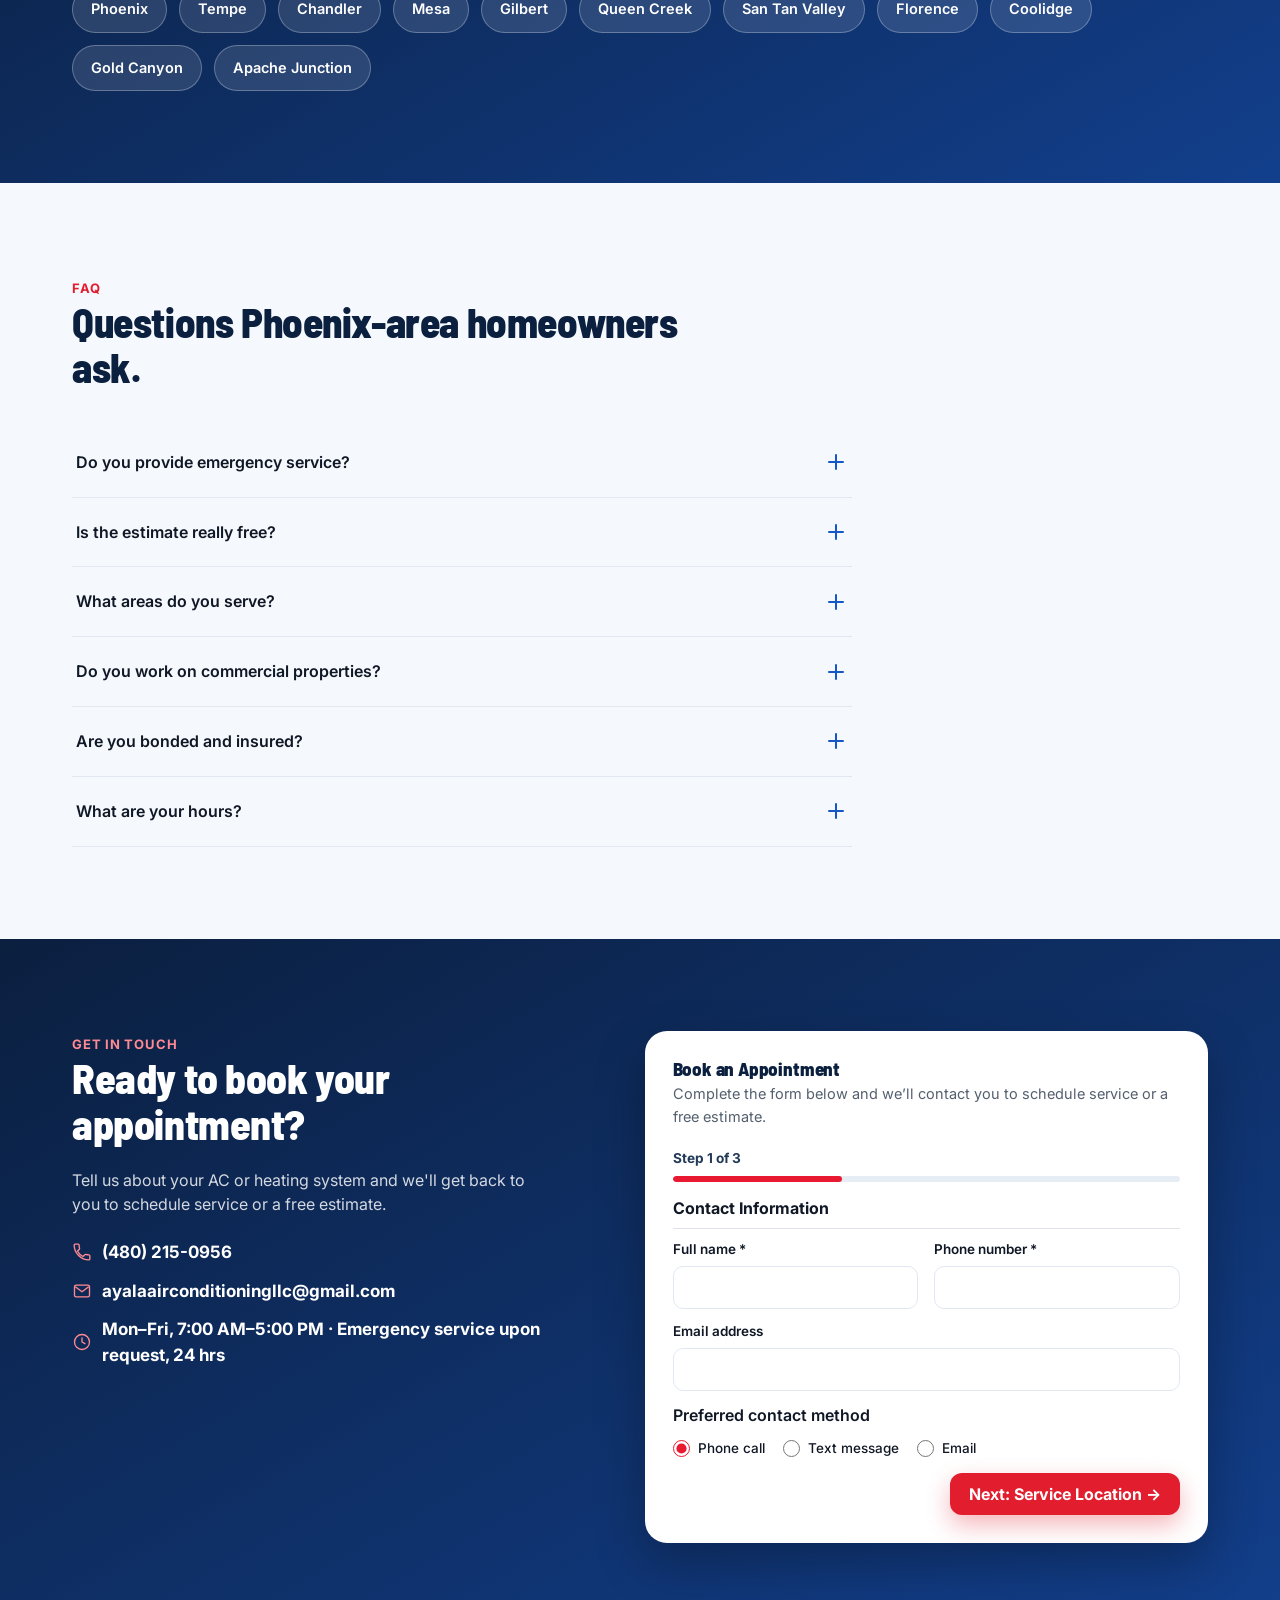
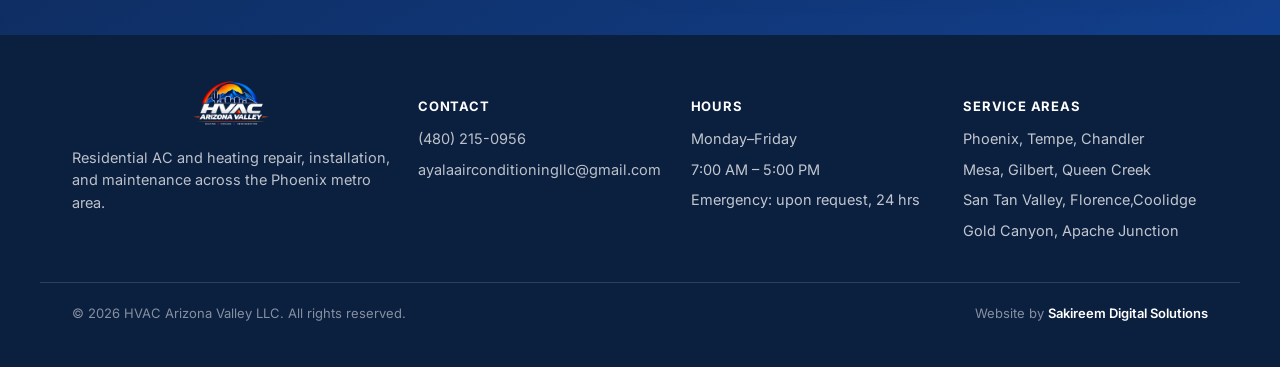
==== commit 8b17d056: "updated index.html removed old logo and added a new one" ====
--- a/index.html
+++ b/index.html
@@ -44,10 +44,7 @@
     <header class="mk-header">
       <div class="container header-inner">
         <a class="brand" href="#top">
-          <img
-            src="assets/hvacArizonaValley_logo.png"
-            alt="HVAC Arizona Valley LLC"
-          />
+          <img src="assets/logo.png" alt="HVAC Arizona Valley LLC" />
         </a>
         <nav class="nav-links" aria-label="Primary">
           <a href="#services">Services</a>
@@ -1125,10 +1122,7 @@
       <div class="container footer-grid">
         <div class="footer-col">
           <div class="footer-brand">
-            <img
-              src="assets/hvacArizonaValley_logo_white.png"
-              alt="HVAC Arizona Valley LLC"
-            />
+            <img src="assets/logo_black.png" alt="HVAC Arizona Valley LLC" />
           </div>
           <p>
             Residential AC and heating repair, installation, and maintenance
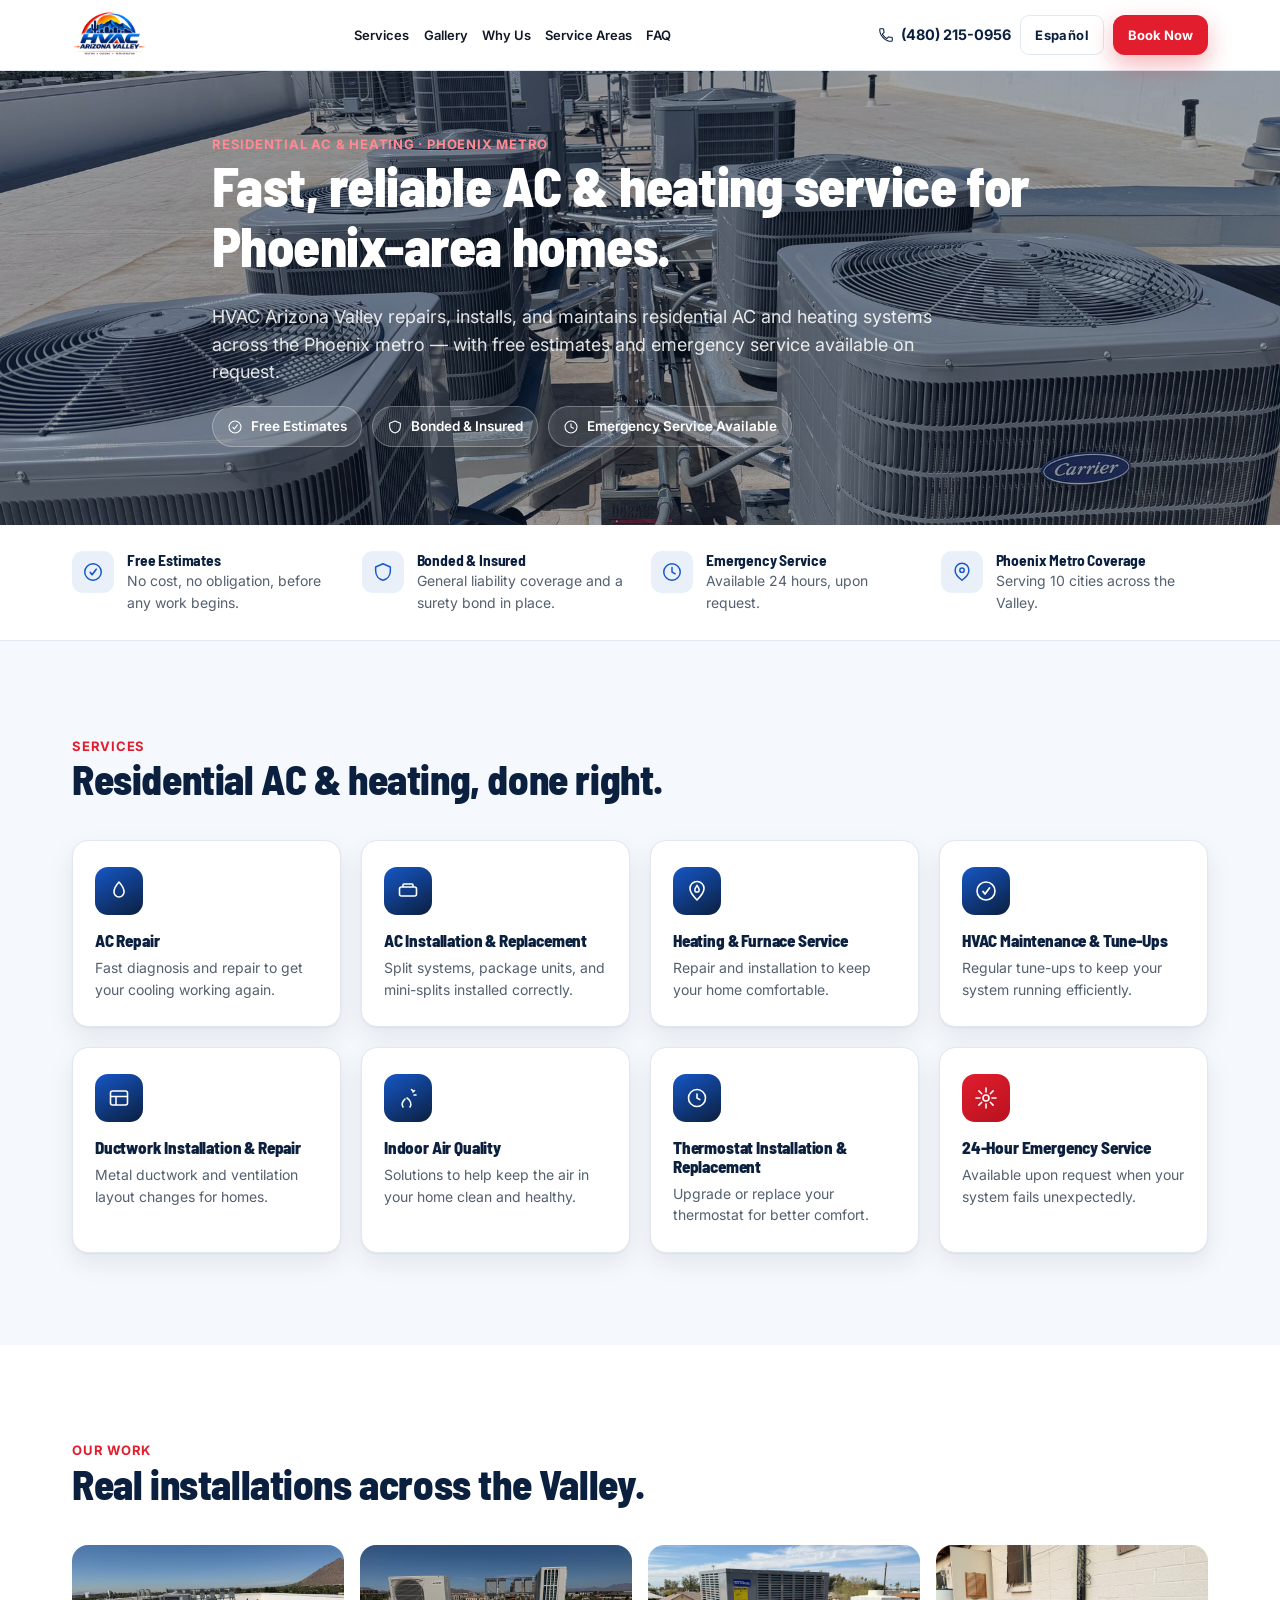
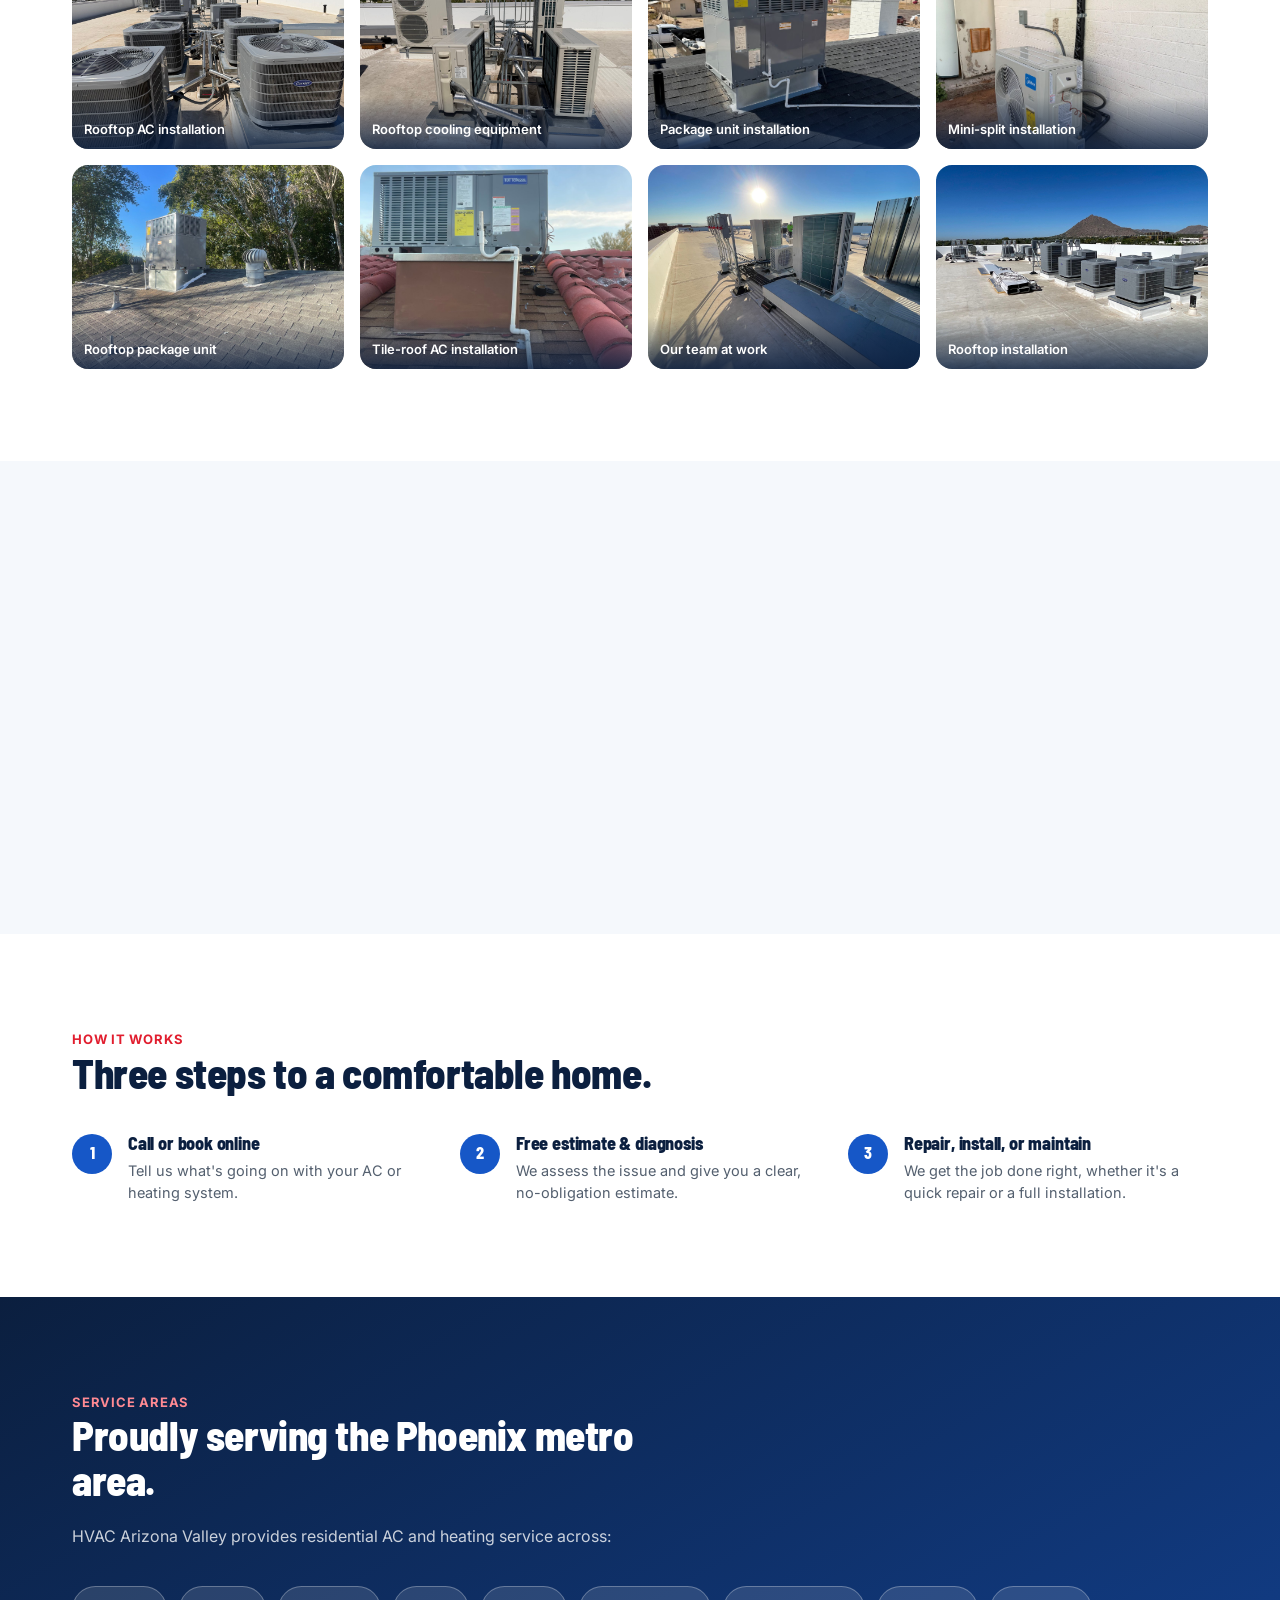
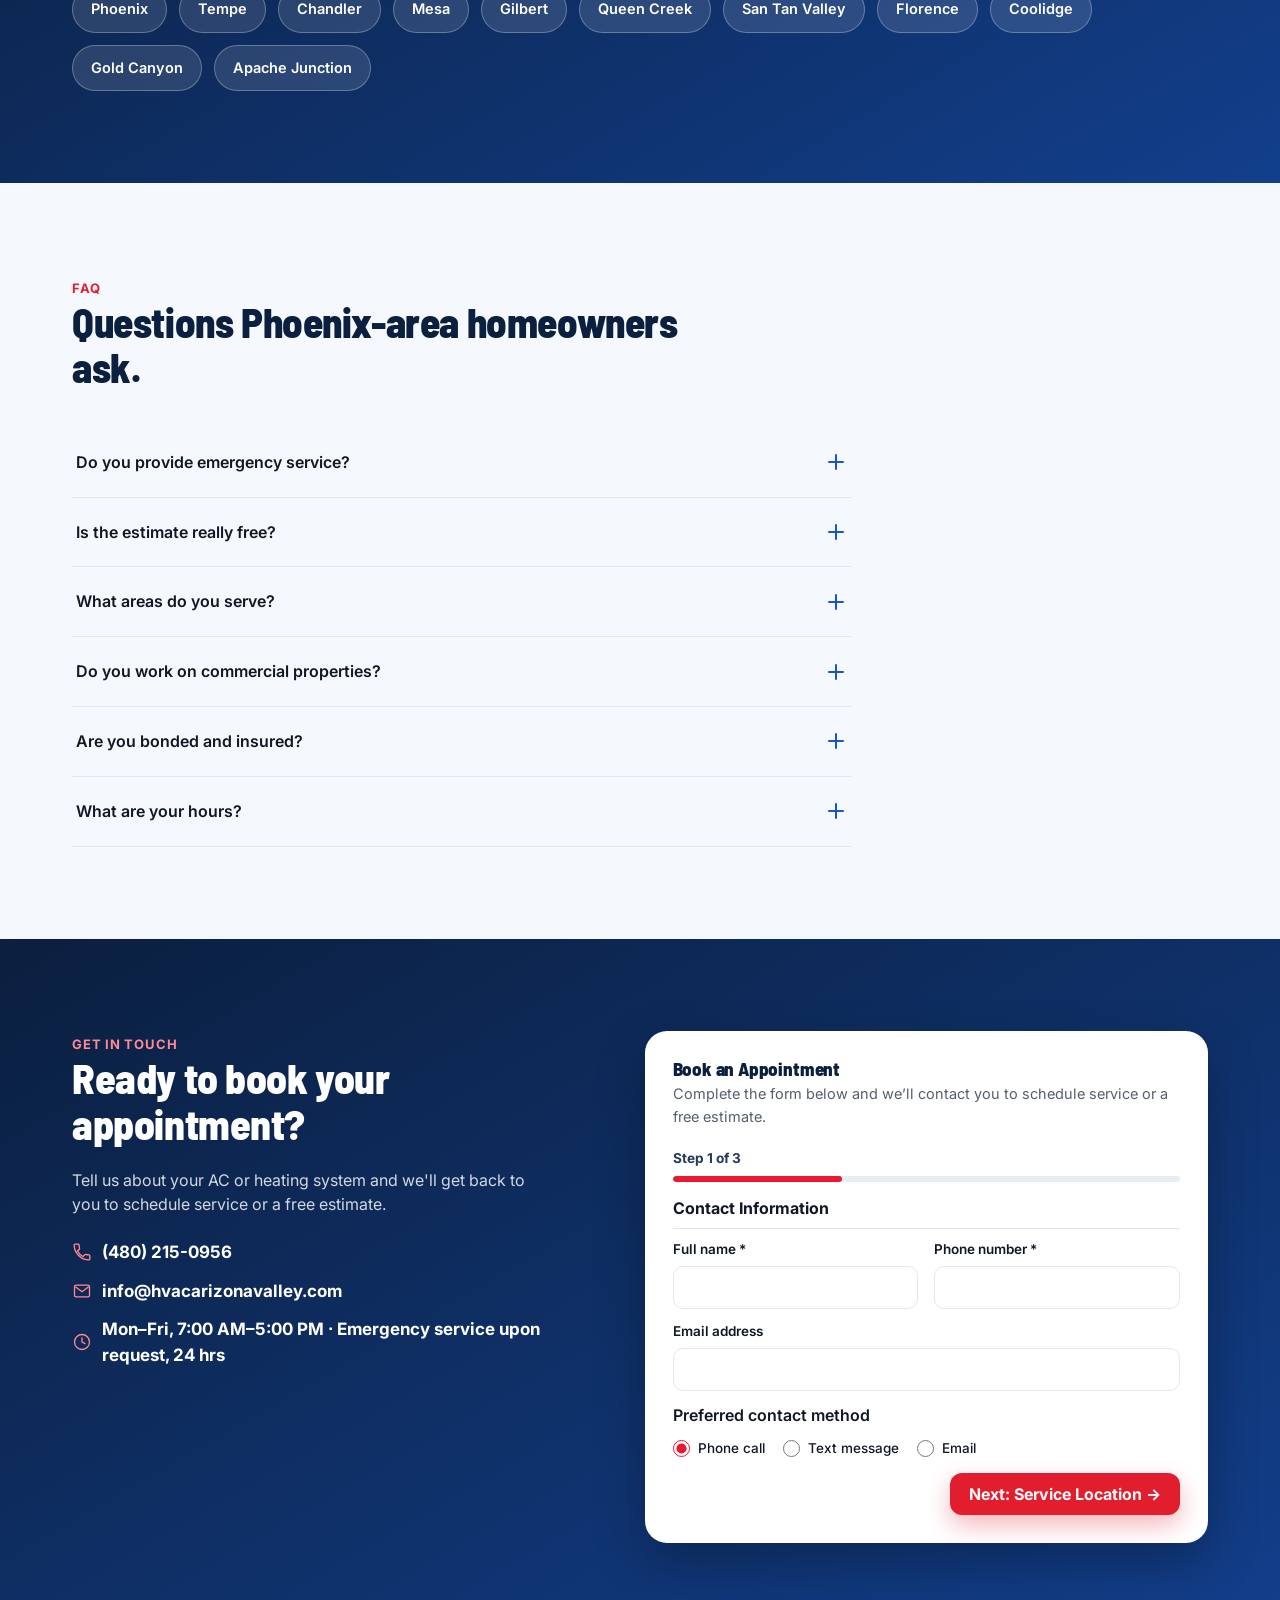
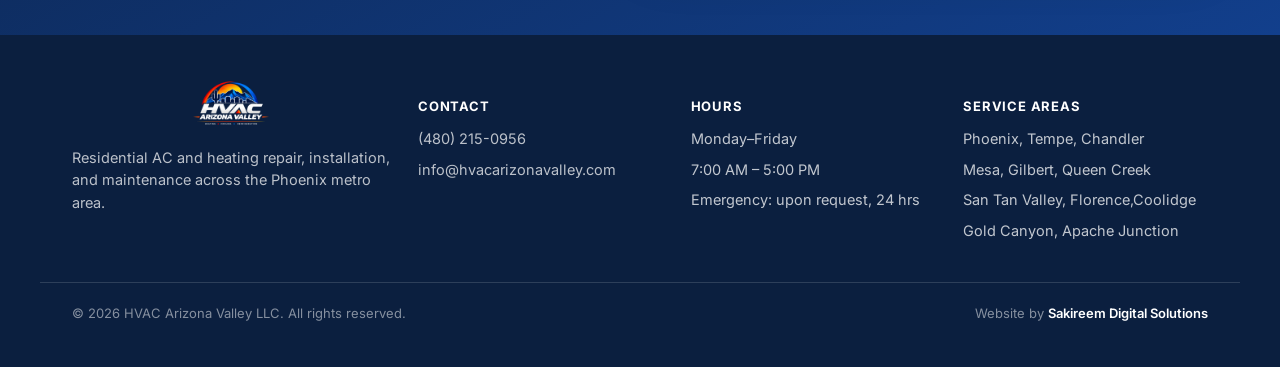
==== commit 31d52c77: "updated index.html updated email to professional email" ====
--- a/index.html
+++ b/index.html
@@ -792,7 +792,7 @@
                 </svg>
                 (480) 215-0956
               </a>
-              <a href="mailto:ayalaairconditioningllc@gmail.com">
+              <a href="mailto:info@hvacarizonavalley.com">
                 <svg viewBox="0 0 24 24" fill="none">
                   <rect
                     x="3"
@@ -810,7 +810,7 @@
                     stroke-linejoin="round"
                   />
                 </svg>
-                ayalaairconditioningllc@gmail.com
+                info@hvacarizonavalley.com
               </a>
               <span>
                 <svg viewBox="0 0 24 24" fill="none" aria-hidden="true">
@@ -1134,8 +1134,8 @@
           <ul>
             <li><a href="tel:+14802150956">(480) 215-0956</a></li>
             <li>
-              <a href="mailto:ayalaairconditioningllc@gmail.com"
-                >ayalaairconditioningllc@gmail.com</a
+              <a href="mailto:info@hvacarizonavalley.com"
+                >info@hvacarizonavalley.com</a
               >
             </li>
           </ul>
@@ -1223,7 +1223,7 @@
         "name": "HVAC Arizona Valley LLC",
         "inLanguage": "en-US",
         "telephone": "+1-480-215-0956",
-        "email": "ayalaairconditioningllc@gmail.com",
+        "email": "info@hvacarizonavalley.com",
         "areaServed": [
           { "@type": "City", "name": "Phoenix, AZ" },
           { "@type": "City", "name": "Tempe, AZ" },
--- a/style.css
+++ b/style.css
@@ -435,8 +435,8 @@
     linear-gradient(
       115deg,
       rgba(11, 31, 63, 0.94) 0%,
-      rgba(11, 31, 63, 0.82) 45%,
-      rgba(11, 31, 63, 0.38) 100%
+      rgba(11, 31, 63, 0.82) 0%,
+      rgba(11, 31, 63, 0.38) 0%
     ),
     url('assets/commercial-rooftop-carrier-condensers.jpg') center/cover
       no-repeat;
